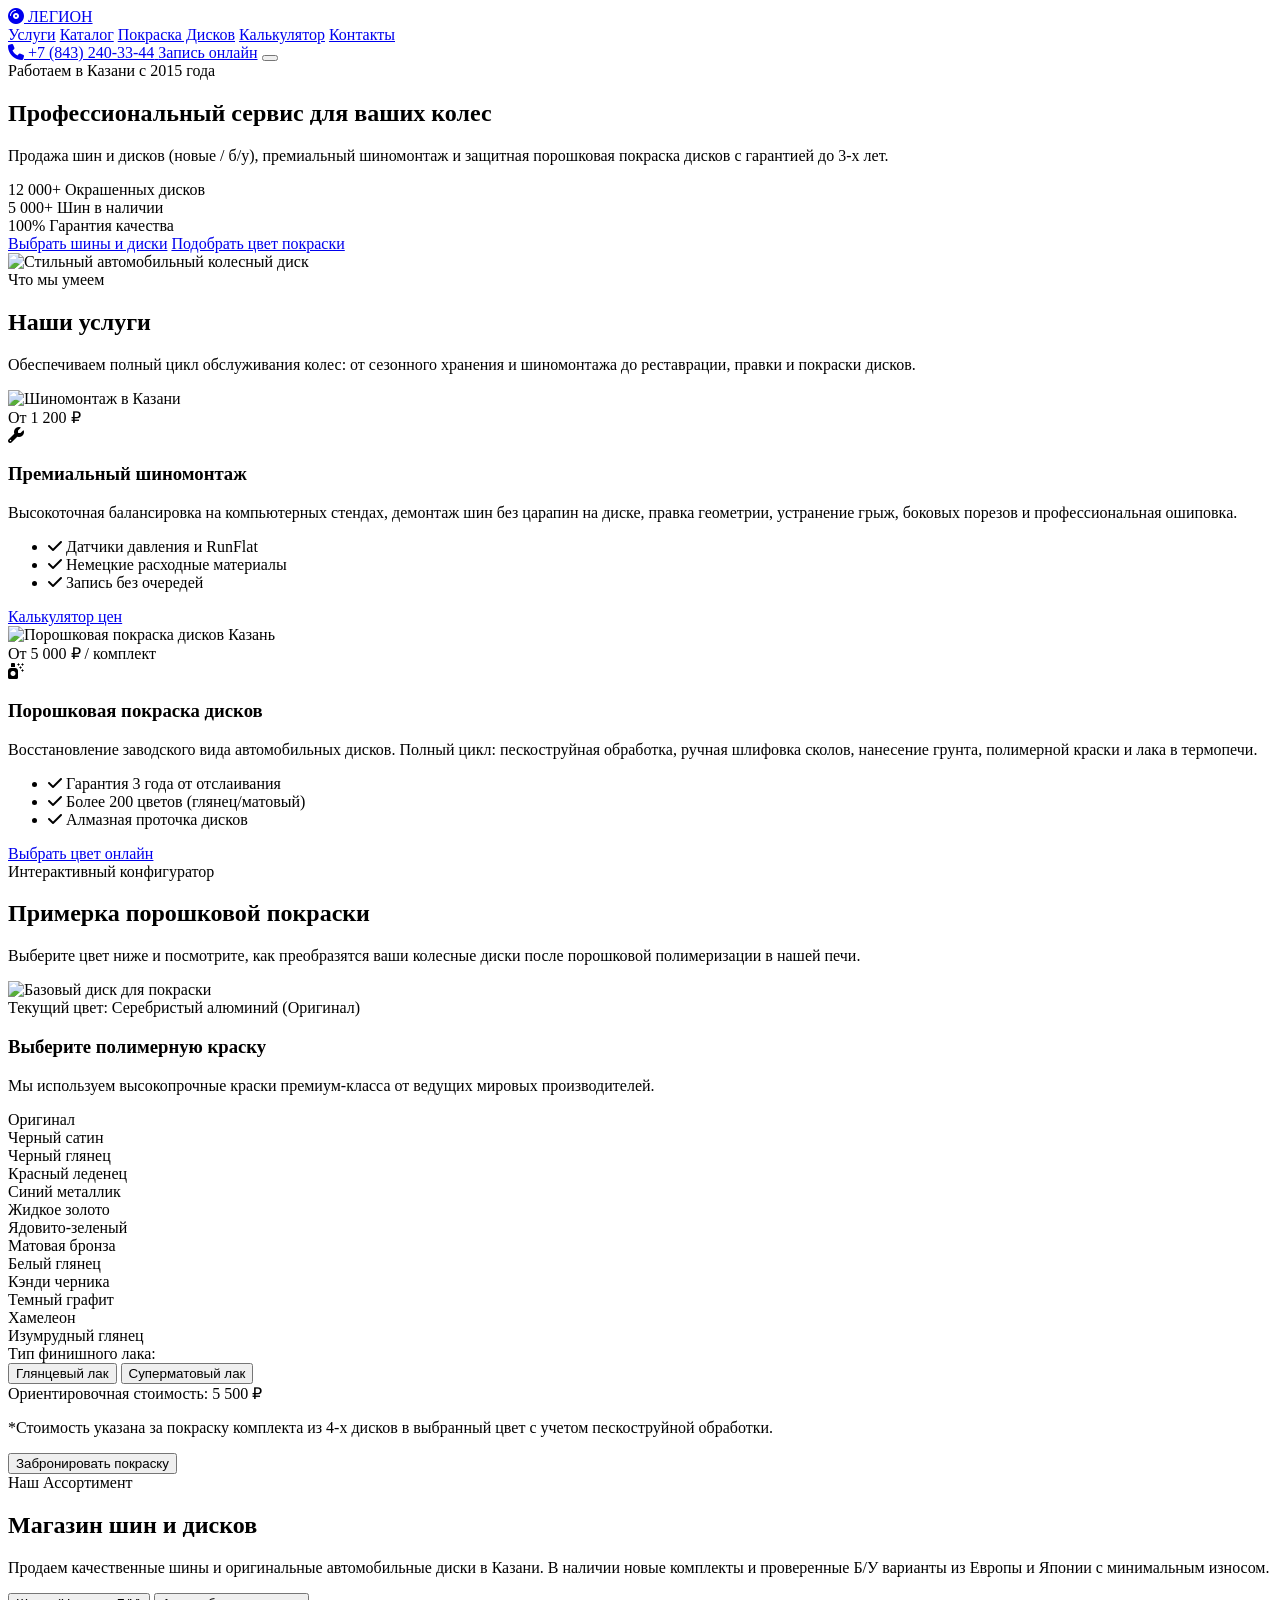
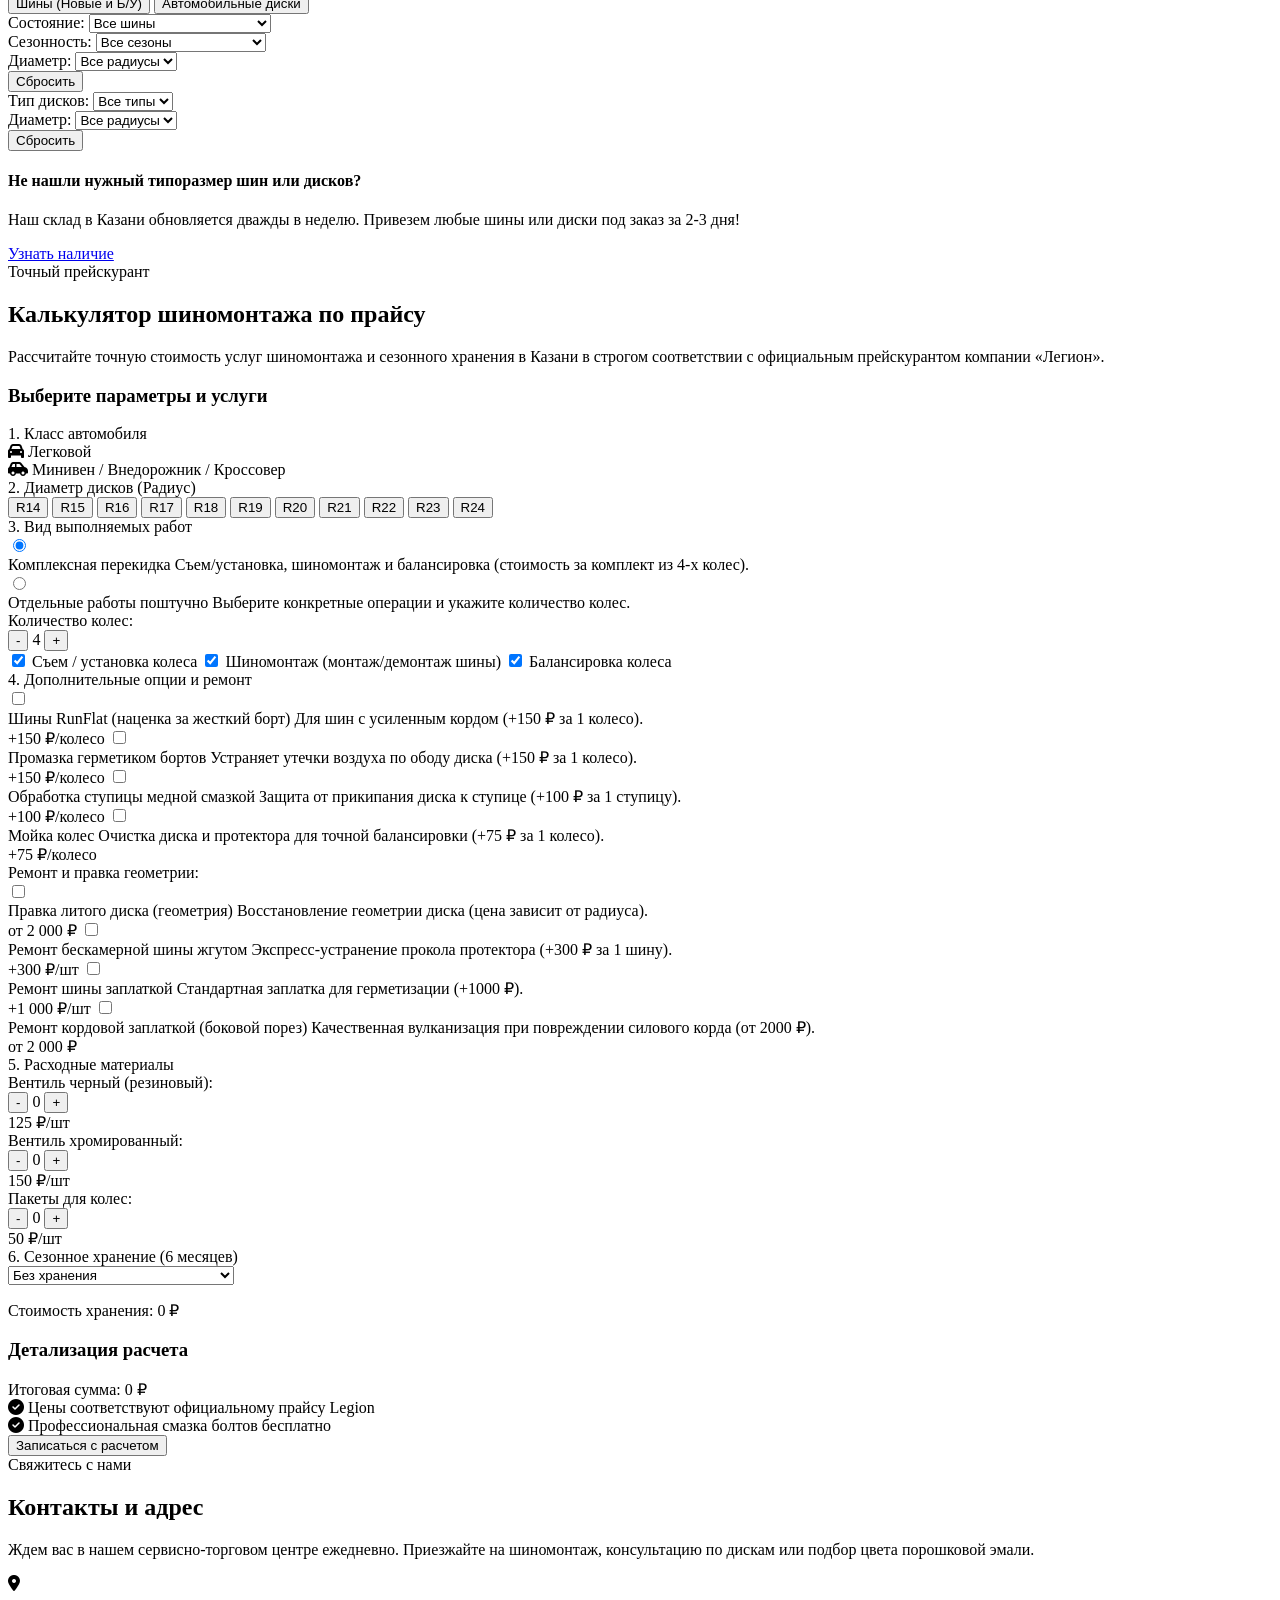
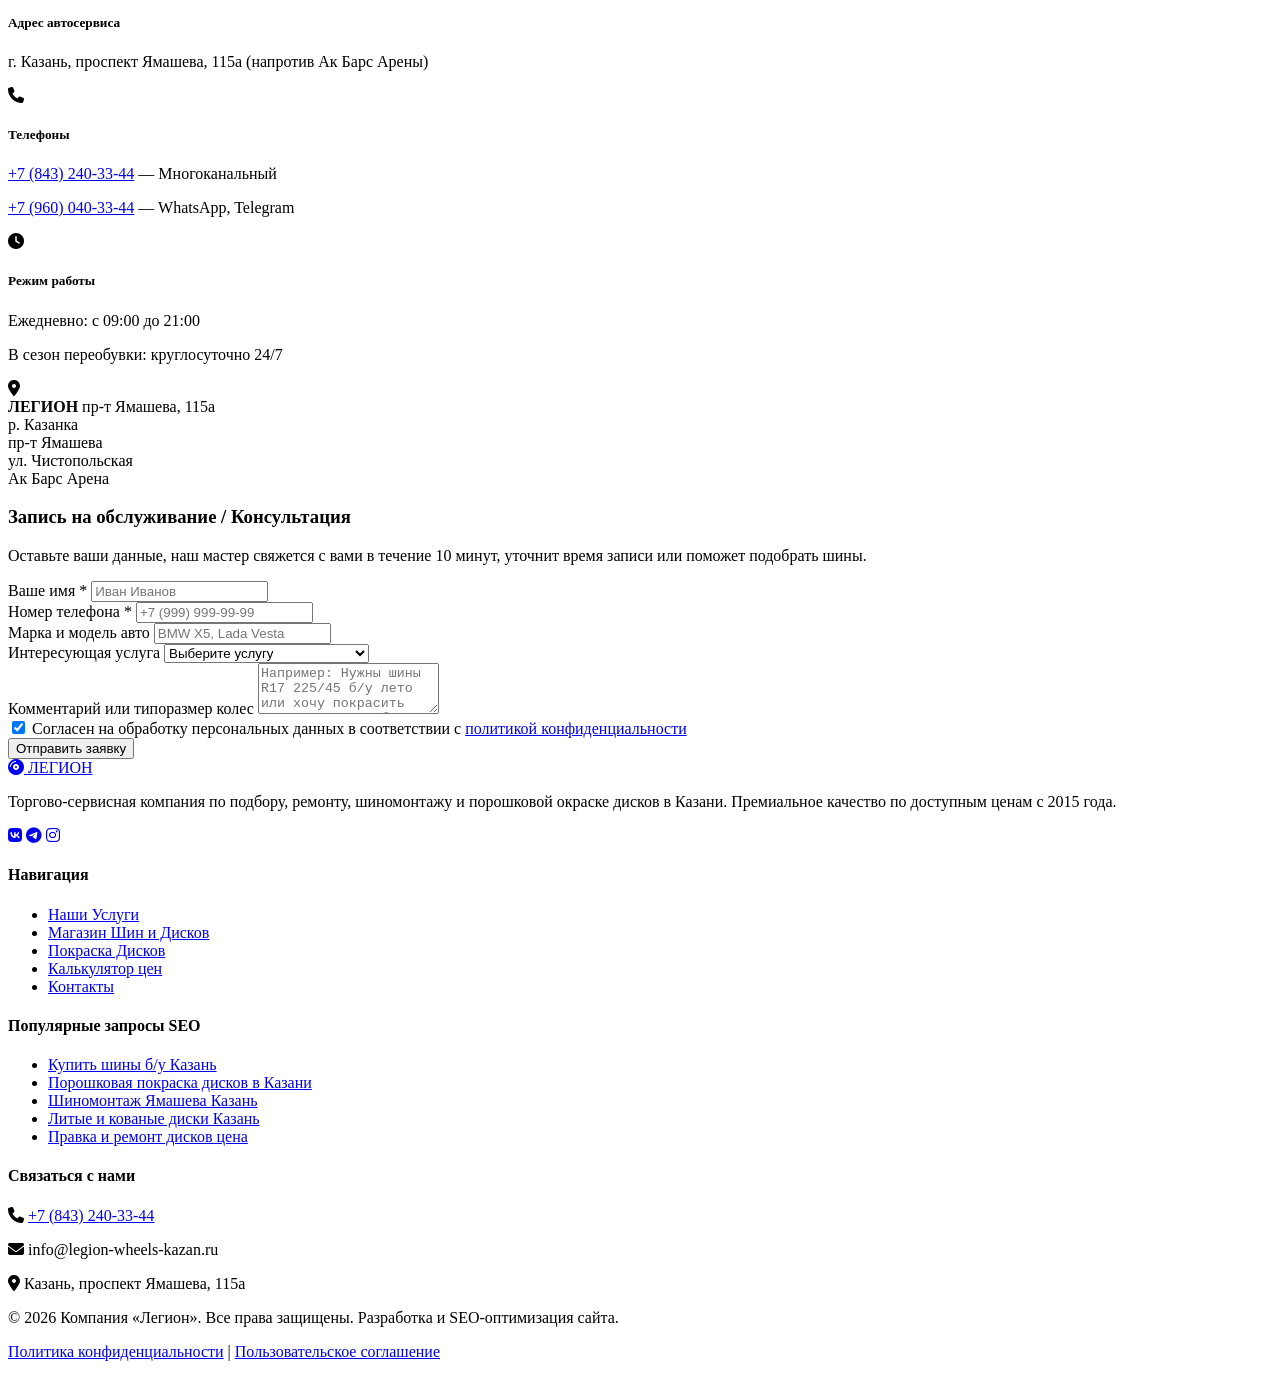
==== index.html @ ab19597d "Upload index.html via API deploy" ====
<!DOCTYPE html>
<html lang="ru">
<head>
    <meta charset="UTF-8">
    <meta name="viewport" content="width=device-width, initial-scale=1.0">
    
    <!-- Primary SEO Meta Tags -->
    <title>Легион Казань — Купить Шины, Диски, Шиномонтаж и Порошковая Покраска Дисков</title>
    <meta name="description" content="Купить новые и б/у шины (зима/лето), литые и кованые диски в Казани. Профессиональный шиномонтаж и порошковая покраска дисков в компании Легион. Гарантия качества, низкие цены, современное оборудование. Запишитесь онлайн!">
    <meta name="keywords" content="шины казань, диски казань, купить б/у шины, шиномонтаж казань, порошковая покраска дисков казань, ремонт дисков, зимняя резина, летняя резина, легион казань">
    <meta name="author" content="Компания Легион">
    <meta name="robots" content="index, follow">

    <!-- Open Graph / Facebook -->
    <meta property="og:type" content="website">
    <meta property="og:url" content="https://legion-wheels-kazan.ru/">
    <meta property="og:title" content="Легион Казань — Шины, Диски, Шиномонтаж и Порошковая Покраска">
    <meta property="og:description" content="Широкий выбор новых и б/у шин, качественная покраска дисков полимерным порошком с гарантией 3 года и шиномонтаж на современном оборудовании в Казани.">
    <meta property="og:image" content="images/hero_wheel.png">

    <!-- Twitter -->
    <meta property="twitter:card" content="summary_large_image">
    <meta property="twitter:url" content="https://legion-wheels-kazan.ru/">
    <meta property="twitter:title" content="Легион Казань — Шины, Диски, Шиномонтаж и Порошковая Покраска">
    <meta property="twitter:description" content="Широкий выбор новых и б/у шин, качественная покраска дисков полимерным порошком с гарантией 3 года и шиномонтаж на современном оборудовании в Казани.">
    <meta property="twitter:image" content="images/hero_wheel.png">

    <!-- Fonts & Icons -->
    <link rel="preconnect" href="https://fonts.googleapis.com">
    <link rel="preconnect" href="https://fonts.gstatic.com" crossorigin>
    <link href="https://fonts.googleapis.com/css2?family=Inter:wght@300;400;500;600;700&family=Outfit:wght@400;500;600;700;800&display=swap" rel="stylesheet">
    <link rel="stylesheet" href="https://cdnjs.cloudflare.com/ajax/libs/font-awesome/6.4.0/css/all.min.css">
    
    <!-- Custom CSS -->
    <link rel="stylesheet" href="styles.css">

    <!-- JSON-LD Local Business Schema Markup -->
    <script type="application/ld+json">
    {
      "@context": "https://schema.org",
      "@type": "AutoPartsStore",
      "name": "Легион — Шины, Диски, Шиномонтаж и Порошковая покраска",
      "image": "images/hero_wheel.png",
      "@id": "https://legion-wheels-kazan.ru/#store",
      "url": "https://legion-wheels-kazan.ru/",
      "telephone": "+7 (843) 240-33-44",
      "priceRange": "$$",
      "address": {
        "@type": "PostalAddress",
        "streetAddress": "проспект Ямашева, 115а",
        "addressLocality": "Казань",
        "postalCode": "420126",
        "addressCountry": "RU"
      },
      "geo": {
        "@type": "GeoCoordinates",
        "latitude": 55.827725,
        "longitude": 49.167232
      },
      "openingHoursSpecification": {
        "@type": "OpeningHoursSpecification",
        "dayOfWeek": [
          "Monday",
          "Tuesday",
          "Wednesday",
          "Thursday",
          "Friday",
          "Saturday",
          "Sunday"
        ],
        "opens": "09:00",
        "closes": "21:00"
      },
      "sameAs": [
        "https://vk.com/legion_wheels_kazan",
        "https://instagram.com/legion_wheels_kazan"
      ]
    }
    </script>
</head>
<body>

    <!-- Header Navigation -->
    <header class="header">
        <div class="container navbar">
            <a href="#" class="logo">
                <i class="fa-solid fa-compact-disc spin-logo"></i>
                <span class="logo-text">ЛЕГИОН</span>
            </a>
            <nav class="nav-menu" id="navMenu">
                <a href="#services" class="nav-link">Услуги</a>
                <a href="#catalog" class="nav-link">Каталог</a>
                <a href="#visualizer" class="nav-link">Покраска Дисков</a>
                <a href="#calculator" class="nav-link">Калькулятор</a>
                <a href="#contacts" class="nav-link">Контакты</a>
            </nav>
            <div class="nav-actions">
                <a href="tel:+78432403344" class="phone-link">
                    <i class="fa-solid fa-phone"></i>
                    <span>+7 (843) 240-33-44</span>
                </a>
                <a href="#contacts" class="btn btn-primary btn-nav-cta">Запись онлайн</a>
                <button class="hamburger-menu" id="hamburgerBtn" aria-label="Открыть меню">
                    <span class="bar"></span>
                    <span class="bar"></span>
                    <span class="bar"></span>
                </button>
            </div>
        </div>
    </header>

    <!-- Hero Section -->
    <section class="hero" id="hero">
        <div class="hero-glow-1"></div>
        <div class="hero-glow-2"></div>
        <div class="container hero-grid">
            <div class="hero-content">
                <div class="badge-new animate-pulse">
                    <span class="badge-dot"></span> Работаем в Казани с 2015 года
                </div>
                <h1 class="hero-title">Профессиональный сервис для ваших колес</h1>
                <p class="hero-subtitle">Продажа шин и дисков (новые / б/у), премиальный шиномонтаж и защитная порошковая покраска дисков с гарантией до 3-х лет.</p>
                <div class="hero-stats">
                    <div class="stat-item">
                        <span class="stat-num" data-val="12000">12 000+</span>
                        <span class="stat-label">Окрашенных дисков</span>
                    </div>
                    <div class="stat-item">
                        <span class="stat-num" data-val="5000">5 000+</span>
                        <span class="stat-label">Шин в наличии</span>
                    </div>
                    <div class="stat-item">
                        <span class="stat-num" data-val="100">100%</span>
                        <span class="stat-label">Гарантия качества</span>
                    </div>
                </div>
                <div class="hero-actions">
                    <a href="#catalog" class="btn btn-primary btn-large">Выбрать шины и диски</a>
                    <a href="#visualizer" class="btn btn-secondary btn-large">Подобрать цвет покраски</a>
                </div>
            </div>
            <div class="hero-visual">
                <div class="hero-image-wrapper">
                    <div class="circle-bg"></div>
                    <img src="images/hero_wheel.png" alt="Стильный автомобильный колесный диск" class="hero-wheel-img">
                </div>
            </div>
        </div>
    </section>

    <!-- Services Section -->
    <section class="services" id="services">
        <div class="container">
            <div class="section-header text-center">
                <span class="section-tagline">Что мы умеем</span>
                <h2 class="section-title">Наши услуги</h2>
                <div class="title-underline"></div>
                <p class="section-desc">Обеспечиваем полный цикл обслуживания колес: от сезонного хранения и шиномонтажа до реставрации, правки и покраски дисков.</p>
            </div>

            <div class="services-grid">
                <!-- Service 1: Tire Fitting -->
                <div class="service-card reveal-item">
                    <div class="service-img-wrapper">
                        <img src="images/tire_fitting.png" alt="Шиномонтаж в Казани" class="service-img">
                        <div class="service-badge">От 1 200 ₽</div>
                    </div>
                    <div class="service-body">
                        <div class="service-icon"><i class="fa-solid fa-wrench"></i></div>
                        <h3 class="service-card-title">Премиальный шиномонтаж</h3>
                        <p class="service-card-text">Высокоточная балансировка на компьютерных стендах, демонтаж шин без царапин на диске, правка геометрии, устранение грыж, боковых порезов и профессиональная ошиповка.</p>
                        <ul class="service-features">
                            <li><i class="fa-solid fa-check text-accent"></i> Датчики давления и RunFlat</li>
                            <li><i class="fa-solid fa-check text-accent"></i> Немецкие расходные материалы</li>
                            <li><i class="fa-solid fa-check text-accent"></i> Запись без очередей</li>
                        </ul>
                        <div class="service-footer">
                            <a href="#calculator" class="btn btn-outline btn-sm">Калькулятор цен</a>
                        </div>
                    </div>
                </div>

                <!-- Service 2: Powder Painting -->
                <div class="service-card reveal-item">
                    <div class="service-img-wrapper">
                        <img src="images/hero_wheel.png" alt="Порошковая покраска дисков Казань" class="service-img">
                        <div class="service-badge">От 5 000 ₽ / комплект</div>
                    </div>
                    <div class="service-body">
                        <div class="service-icon"><i class="fa-solid fa-spray-can-sparkles"></i></div>
                        <h3 class="service-card-title">Порошковая покраска дисков</h3>
                        <p class="service-card-text">Восстановление заводского вида автомобильных дисков. Полный цикл: пескоструйная обработка, ручная шлифовка сколов, нанесение грунта, полимерной краски и лака в термопечи.</p>
                        <ul class="service-features">
                            <li><i class="fa-solid fa-check text-accent"></i> Гарантия 3 года от отслаивания</li>
                            <li><i class="fa-solid fa-check text-accent"></i> Более 200 цветов (глянец/матовый)</li>
                            <li><i class="fa-solid fa-check text-accent"></i> Алмазная проточка дисков</li>
                        </ul>
                        <div class="service-footer">
                            <a href="#visualizer" class="btn btn-outline btn-sm">Выбрать цвет онлайн</a>
                        </div>
                    </div>
                </div>
            </div>
        </div>
    </section>

    <!-- Interactive Painting Visualizer -->
    <section class="visualizer-section" id="visualizer">
        <div class="visualizer-glow-orange"></div>
        <div class="container">
            <div class="section-header text-center">
                <span class="section-tagline">Интерактивный конфигуратор</span>
                <h2 class="section-title">Примерка порошковой покраски</h2>
                <div class="title-underline"></div>
                <p class="section-desc">Выберите цвет ниже и посмотрите, как преобразятся ваши колесные диски после порошковой полимеризации в нашей печи.</p>
            </div>

            <div class="visualizer-container">
                <div class="visualizer-display">
                    <div class="visualizer-preview-container">
                        <img src="images/powder_paint_base.png" alt="Базовый диск для покраски" class="visualizer-wheel-base" id="paintWheel">
                        <div class="color-overlay-glow" id="colorGlow"></div>
                    </div>
                    <div class="visualizer-status">
                        <span class="status-label">Текущий цвет:</span>
                        <span class="status-value" id="currentColorLabel">Серебристый алюминий (Оригинал)</span>
                    </div>
                </div>
                <div class="visualizer-controls">
                    <h3 class="controls-title">Выберите полимерную краску</h3>
                    <p class="controls-subtitle">Мы используем высокопрочные краски премиум-класса от ведущих мировых производителей.</p>
                    
                    <div class="color-groups">
                        <div class="color-selector active" data-color="original" data-label="Серебристый алюминий (Оригинал)">
                            <span class="color-swatch sw-original"></span>
                            <span class="color-name">Оригинал</span>
                        </div>
                        <div class="color-selector" data-color="gloss-black" data-label="Черный сатин (Satin Black)">
                            <span class="color-swatch sw-black"></span>
                            <span class="color-name">Черный сатин</span>
                        </div>
                        <div class="color-selector" data-color="deep-black" data-label="Черный глянец (Deep Gloss Black)">
                            <span class="color-swatch sw-deep-black"></span>
                            <span class="color-name">Черный глянец</span>
                        </div>
                        <div class="color-selector" data-color="candy-red" data-label="Красный леденец (Candy Red)">
                            <span class="color-swatch sw-red"></span>
                            <span class="color-name">Красный леденец</span>
                        </div>
                        <div class="color-selector" data-color="cyber-blue" data-label="Кибер синий металлик (Cyber Blue)">
                            <span class="color-swatch sw-blue"></span>
                            <span class="color-name">Синий металлик</span>
                        </div>
                        <div class="color-selector" data-color="liquid-gold" data-label="Жидкое золото (Liquid Gold)">
                            <span class="color-swatch sw-gold"></span>
                            <span class="color-name">Жидкое золото</span>
                        </div>
                        <div class="color-selector" data-color="toxic-green" data-label="Ядовито-зеленый (Toxic Green)">
                            <span class="color-swatch sw-green"></span>
                            <span class="color-name">Ядовито-зеленый</span>
                        </div>
                        <div class="color-selector" data-color="burnt-bronze" data-label="Темная матовая бронза (Burnt Bronze)">
                            <span class="color-swatch sw-bronze"></span>
                            <span class="color-name">Матовая бронза</span>
                        </div>
                        <div class="color-selector" data-color="white" data-label="Белый глянец (Gloss White)">
                            <span class="color-swatch sw-white"></span>
                            <span class="color-name">Белый глянец</span>
                        </div>
                        <div class="color-selector" data-color="candy-purple" data-label="Черничный леденец (Candy Purple)">
                            <span class="color-swatch sw-purple"></span>
                            <span class="color-name">Кэнди черника</span>
                        </div>
                        <div class="color-selector" data-color="graphite" data-label="Темный графит (Gunmetal Graphite)">
                            <span class="color-swatch sw-graphite"></span>
                            <span class="color-name">Темный графит</span>
                        </div>
                        <div class="color-selector" data-color="chameleon" data-label="Хамелеон (Chameleon Color Shift)">
                            <span class="color-swatch sw-chameleon"></span>
                            <span class="color-name">Хамелеон</span>
                        </div>
                        <div class="color-selector" data-color="emerald" data-label="Изумрудный глянец (Emerald Green)">
                            <span class="color-swatch sw-emerald"></span>
                            <span class="color-name">Изумрудный глянец</span>
                        </div>
                    </div>

                    <div class="coating-finish mt-4">
                        <label class="finish-label">Тип финишного лака:</label>
                        <div class="finish-options">
                            <button class="finish-btn active" data-finish="gloss">Глянцевый лак</button>
                            <button class="finish-btn" data-finish="matte">Суперматовый лак</button>
                        </div>
                    </div>

                    <div class="visualizer-cta-box">
                        <div class="price-estimate">Ориентировочная стоимость: <span class="calc-price-highlight" id="coatingPriceText">5 500 ₽</span></div>
                        <p class="price-disclaimer">*Стоимость указана за покраску комплекта из 4-х дисков в выбранный цвет с учетом пескоструйной обработки.</p>
                        <button class="btn btn-primary w-100" id="bookCoatingBtn">Забронировать покраску</button>
                    </div>
                </div>
            </div>
        </div>
    </section>

    <!-- Catalog Section -->
    <section class="catalog-section" id="catalog">
        <div class="container">
            <div class="section-header text-center">
                <span class="section-tagline">Наш Ассортимент</span>
                <h2 class="section-title">Магазин шин и дисков</h2>
                <div class="title-underline"></div>
                <p class="section-desc">Продаем качественные шины и оригинальные автомобильные диски в Казани. В наличии новые комплекты и проверенные Б/У варианты из Европы и Японии с минимальным износом.</p>
            </div>

            <!-- Catalog Tabs -->
            <div class="catalog-tabs">
                <button class="tab-btn active" data-target="tires-catalog">Шины (Новые и Б/У)</button>
                <button class="tab-btn" data-target="rims-catalog">Автомобильные диски</button>
            </div>

            <!-- TIRES CATALOG -->
            <div class="catalog-content active" id="tires-catalog">
                <!-- Filter Toolbar -->
                <div class="filter-toolbar">
                    <div class="filter-group">
                        <label for="tireCondition">Состояние:</label>
                        <select id="tireCondition" class="filter-select">
                            <option value="all">Все шины</option>
                            <option value="new">Новые</option>
                            <option value="used">Б/У (минимальный износ)</option>
                        </select>
                    </div>
                    <div class="filter-group">
                        <label for="tireSeason">Сезонность:</label>
                        <select id="tireSeason" class="filter-select">
                            <option value="all">Все сезоны</option>
                            <option value="winter">Зимние (шипы/липучка)</option>
                            <option value="summer">Летние</option>
                        </select>
                    </div>
                    <div class="filter-group">
                        <label for="tireDiameter">Диаметр:</label>
                        <select id="tireDiameter" class="filter-select">
                            <option value="all">Все радиусы</option>
                            <option value="R15">R15</option>
                            <option value="R16">R16</option>
                            <option value="R17">R17</option>
                            <option value="R18">R18</option>
                            <option value="R19">R19</option>
                            <option value="R20">R20</option>
                        </select>
                    </div>
                    <button class="btn btn-secondary btn-sm" id="resetTireFilters">Сбросить</button>
                </div>

                <!-- Products Grid -->
                <div class="products-grid" id="tiresGrid">
                    <!-- Products are generated dynamically by JS, but template markup is ready -->
                </div>
            </div>

            <!-- RIMS CATALOG -->
            <div class="catalog-content" id="rims-catalog">
                <!-- Filter Toolbar -->
                <div class="filter-toolbar">
                    <div class="filter-group">
                        <label for="rimType">Тип дисков:</label>
                        <select id="rimType" class="filter-select">
                            <option value="all">Все типы</option>
                            <option value="cast">Литые</option>
                            <option value="forged">Кованые</option>
                        </select>
                    </div>
                    <div class="filter-group">
                        <label for="rimDiameter">Диаметр:</label>
                        <select id="rimDiameter" class="filter-select">
                            <option value="all">Все радиусы</option>
                            <option value="R16">R16</option>
                            <option value="R17">R17</option>
                            <option value="R18">R18</option>
                            <option value="R19">R19</option>
                            <option value="R20">R20</option>
                        </select>
                    </div>
                    <button class="btn btn-secondary btn-sm" id="resetRimFilters">Сбросить</button>
                </div>

                <!-- Products Grid -->
                <div class="products-grid" id="rimsGrid">
                    <!-- Products are generated dynamically by JS -->
                </div>
            </div>
            
            <div class="catalog-info-card">
                <div class="info-card-content">
                    <h4>Не нашли нужный типоразмер шин или дисков?</h4>
                    <p>Наш склад в Казани обновляется дважды в неделю. Привезем любые шины или диски под заказ за 2-3 дня!</p>
                </div>
                <a href="#contacts" class="btn btn-primary">Узнать наличие</a>
            </div>
        </div>
    </section>

    <!-- Pricing Calculator Section -->
    <section class="calculator-section" id="calculator">
        <div class="container">
            <div class="section-header text-center">
                <span class="section-tagline">Точный прейскурант</span>
                <h2 class="section-title">Калькулятор шиномонтажа по прайсу</h2>
                <div class="title-underline"></div>
                <p class="section-desc">Рассчитайте точную стоимость услуг шиномонтажа и сезонного хранения в Казани в строгом соответствии с официальным прейскурантом компании «Легион».</p>
            </div>

            <div class="calculator-grid">
                <div class="calculator-panel">
                    <h3 class="panel-title">Выберите параметры и услуги</h3>
                    
                    <!-- 1. Vehicle Class -->
                    <div class="calc-step">
                        <label class="calc-label">1. Класс автомобиля</label>
                        <div class="vehicle-selector">
                            <div class="vehicle-option active" data-vehicle="passenger">
                                <i class="fa-solid fa-car"></i>
                                <span>Легковой</span>
                            </div>
                            <div class="vehicle-option" data-vehicle="suv">
                                <i class="fa-solid fa-car-side"></i>
                                <span>Минивен / Внедорожник / Кроссовер</span>
                            </div>
                        </div>
                    </div>

                    <!-- 2. Radius Selection -->
                    <div class="calc-step mt-4">
                        <label class="calc-label">2. Диаметр дисков (Радиус)</label>
                        <div class="diameter-selector" id="diameterSelectorContainer">
                            <button class="diameter-btn" data-radius="R14">R14</button>
                            <button class="diameter-btn active" data-radius="R15">R15</button>
                            <button class="diameter-btn" data-radius="R16">R16</button>
                            <button class="diameter-btn" data-radius="R17">R17</button>
                            <button class="diameter-btn" data-radius="R18">R18</button>
                            <button class="diameter-btn" data-radius="R19">R19</button>
                            <button class="diameter-btn" data-radius="R20">R20</button>
                            <button class="diameter-btn" data-radius="R21">R21</button>
                            <button class="diameter-btn" data-radius="R22">R22</button>
                            <button class="diameter-btn" data-radius="R23">R23</button>
                            <button class="diameter-btn" data-radius="R24">R24</button>
                        </div>
                    </div>

                    <!-- 3. Work Type -->
                    <div class="calc-step mt-4">
                        <label class="calc-label">3. Вид выполняемых работ</label>
                        <div class="work-type-selector">
                            <label class="work-radio-label">
                                <input type="radio" name="calcWorkMode" id="modeComplex" checked value="complex">
                                <span class="custom-radio"></span>
                                <div class="work-radio-info">
                                    <span class="work-radio-title">Комплексная перекидка</span>
                                    <span class="work-radio-desc">Съем/установка, шиномонтаж и балансировка (стоимость за комплект из 4-х колес).</span>
                                </div>
                            </label>
                            
                            <label class="work-radio-label mt-2">
                                <input type="radio" name="calcWorkMode" id="modeCustom" value="custom">
                                <span class="custom-radio"></span>
                                <div class="work-radio-info">
                                    <span class="work-radio-title">Отдельные работы поштучно</span>
                                    <span class="work-radio-desc">Выберите конкретные операции и укажите количество колес.</span>
                                </div>
                            </label>
                        </div>

                        <!-- Custom work subpanel -->
                        <div class="custom-work-panel d-none" id="customWorkPanel">
                            <div class="wheels-qty-row">
                                <label for="wheelsQty">Количество колес:</label>
                                <div class="qty-counter">
                                    <button type="button" class="qty-btn" id="qtyMinus">-</button>
                                    <span id="qtyVal">4</span>
                                    <button type="button" class="qty-btn" id="qtyPlus">+</button>
                                </div>
                            </div>
                            
                            <div class="custom-work-options">
                                <label class="addon-checkbox-label sm-padding">
                                    <input type="checkbox" id="workDismount" checked class="work-checkbox">
                                    <span class="custom-checkbox"></span>
                                    <span class="addon-name">Съем / установка колеса</span>
                                </label>
                                <label class="addon-checkbox-label sm-padding">
                                    <input type="checkbox" id="workMount" checked class="work-checkbox">
                                    <span class="custom-checkbox"></span>
                                    <span class="addon-name">Шиномонтаж (монтаж/демонтаж шины)</span>
                                </label>
                                <label class="addon-checkbox-label sm-padding">
                                    <input type="checkbox" id="workBalance" checked class="work-checkbox">
                                    <span class="custom-checkbox"></span>
                                    <span class="addon-name">Балансировка колеса</span>
                                </label>
                            </div>
                        </div>
                    </div>

                    <!-- 4. Addons & Repairs -->
                    <div class="calc-step mt-4">
                        <label class="calc-label">4. Дополнительные опции и ремонт</label>
                        <div class="addon-services">
                            <label class="addon-checkbox-label">
                                <input type="checkbox" id="addonRunflat" class="addon-checkbox">
                                <span class="custom-checkbox"></span>
                                <div class="addon-info">
                                    <span class="addon-name">Шины RunFlat (наценка за жесткий борт)</span>
                                    <span class="addon-desc">Для шин с усиленным кордом (+150 ₽ за 1 колесо).</span>
                                </div>
                                <span class="addon-price">+150 ₽/колесо</span>
                            </label>
                            <label class="addon-checkbox-label">
                                <input type="checkbox" id="addonSealant" class="addon-checkbox">
                                <span class="custom-checkbox"></span>
                                <div class="addon-info">
                                    <span class="addon-name">Промазка герметиком бортов</span>
                                    <span class="addon-desc">Устраняет утечки воздуха по ободу диска (+150 ₽ за 1 колесо).</span>
                                </div>
                                <span class="addon-price">+150 ₽/колесо</span>
                            </label>
                            <label class="addon-checkbox-label">
                                <input type="checkbox" id="addonCopperHub" class="addon-checkbox">
                                <span class="custom-checkbox"></span>
                                <div class="addon-info">
                                    <span class="addon-name">Обработка ступицы медной смазкой</span>
                                    <span class="addon-desc">Защита от прикипания диска к ступице (+100 ₽ за 1 ступицу).</span>
                                </div>
                                <span class="addon-price">+100 ₽/колесо</span>
                            </label>
                            <label class="addon-checkbox-label">
                                <input type="checkbox" id="addonWash" class="addon-checkbox">
                                <span class="custom-checkbox"></span>
                                <div class="addon-info">
                                    <span class="addon-name">Мойка колес</span>
                                    <span class="addon-desc">Очистка диска и протектора для точной балансировки (+75 ₽ за 1 колесо).</span>
                                </div>
                                <span class="addon-price">+75 ₽/колесо</span>
                            </label>

                            <!-- Repairs options -->
                            <div class="repair-sub-title mt-2">Ремонт и правка геометрии:</div>
                            
                            <label class="addon-checkbox-label">
                                <input type="checkbox" id="repairStraighten" class="addon-checkbox">
                                <span class="custom-checkbox"></span>
                                <div class="addon-info">
                                    <span class="addon-name">Правка литого диска (геометрия)</span>
                                    <span class="addon-desc">Восстановление геометрии диска (цена зависит от радиуса).</span>
                                </div>
                                <span class="addon-price" id="straightenPriceLabel">от 2 000 ₽</span>
                            </label>
                            
                            <label class="addon-checkbox-label">
                                <input type="checkbox" id="repairPlug" class="addon-checkbox">
                                <span class="custom-checkbox"></span>
                                <div class="addon-info">
                                    <span class="addon-name">Ремонт бескамерной шины жгутом</span>
                                    <span class="addon-desc">Экспресс-устранение прокола протектора (+300 ₽ за 1 шину).</span>
                                </div>
                                <span class="addon-price">+300 ₽/шт</span>
                            </label>
                            
                            <label class="addon-checkbox-label">
                                <input type="checkbox" id="repairPatch" class="addon-checkbox">
                                <span class="custom-checkbox"></span>
                                <div class="addon-info">
                                    <span class="addon-name">Ремонт шины заплаткой</span>
                                    <span class="addon-desc">Стандартная заплатка для герметизации (+1000 ₽).</span>
                                </div>
                                <span class="addon-price">+1 000 ₽/шт</span>
                            </label>
                            
                            <label class="addon-checkbox-label">
                                <input type="checkbox" id="repairCordPatch" class="addon-checkbox">
                                <span class="custom-checkbox"></span>
                                <div class="addon-info">
                                    <span class="addon-name">Ремонт кордовой заплаткой (боковой порез)</span>
                                    <span class="addon-desc">Качественная вулканизация при повреждении силового корда (от 2000 ₽).</span>
                                </div>
                                <span class="addon-price">от 2 000 ₽</span>
                            </label>
                        </div>
                    </div>

                    <!-- 5. Consumables -->
                    <div class="calc-step mt-4">
                        <label class="calc-label">5. Расходные материалы</label>
                        <div class="consumable-grid">
                            <div class="consumable-item">
                                <label for="qtyBlackValve">Вентиль черный (резиновый):</label>
                                <div class="qty-counter-small">
                                    <button type="button" class="qty-btn-sm" id="blackValveMinus">-</button>
                                    <span id="qtyBlackValveVal">0</span>
                                    <button type="button" class="qty-btn-sm" id="blackValvePlus">+</button>
                                </div>
                                <span class="item-rate">125 ₽/шт</span>
                            </div>
                            <div class="consumable-item mt-2">
                                <label for="qtyChromeValve">Вентиль хромированный:</label>
                                <div class="qty-counter-small">
                                    <button type="button" class="qty-btn-sm" id="chromeValveMinus">-</button>
                                    <span id="qtyChromeValveVal">0</span>
                                    <button type="button" class="qty-btn-sm" id="chromeValvePlus">+</button>
                                </div>
                                <span class="item-rate">150 ₽/шт</span>
                            </div>
                            <div class="consumable-item mt-2">
                                <label for="qtyBags">Пакеты для колес:</label>
                                <div class="qty-counter-small">
                                    <button type="button" class="qty-btn-sm" id="bagsMinus">-</button>
                                    <span id="qtyBagsVal">0</span>
                                    <button type="button" class="qty-btn-sm" id="bagsPlus">+</button>
                                </div>
                                <span class="item-rate">50 ₽/шт</span>
                            </div>
                        </div>
                    </div>

                    <!-- 6. Seasonal Storage -->
                    <div class="calc-step mt-4">
                        <label class="calc-label">6. Сезонное хранение (6 месяцев)</label>
                        <div class="storage-selector-wrapper">
                            <select id="storageOption" class="filter-select w-100">
                                <option value="none">Без хранения</option>
                                <option value="tiresOnly">Хранение только ШИН (4 шт.)</option>
                                <option value="wheelsSet">Хранение КОЛЕС в сборе (4 шт.)</option>
                            </select>
                            <p class="storage-preview-price mt-2" id="storagePricePreviewText">Стоимость хранения: <span>0 ₽</span></p>
                        </div>
                    </div>
                </div>

                <div class="calculator-result-card">
                    <h3 class="result-title">Детализация расчета</h3>
                    <div class="price-breakdown" id="calcBreakdownContainer">
                        <!-- Populated dynamically by JS -->
                    </div>
                    
                    <div class="total-price-row">
                        <span>Итоговая сумма:</span>
                        <span class="total-price" id="calcTotalPrice">0 ₽</span>
                    </div>

                    <div class="calculator-advantages">
                        <div class="adv-item">
                            <i class="fa-solid fa-circle-check"></i>
                            <span>Цены соответствуют официальному прайсу Legion</span>
                        </div>
                        <div class="adv-item">
                            <i class="fa-solid fa-circle-check"></i>
                            <span>Профессиональная смазка болтов бесплатно</span>
                        </div>
                    </div>

                    <button class="btn btn-primary w-100 btn-large" id="bookCalcBtn">Записаться с расчетом</button>
                </div>
            </div>
        </div>
    </section>

    <!-- Contacts Section -->
    <section class="contacts-section" id="contacts">
        <div class="container">
            <div class="contacts-grid">
                
                <!-- Contact info & Map -->
                <div class="contact-details-panel">
                    <span class="section-tagline">Свяжитесь с нами</span>
                    <h2 class="section-title">Контакты и адрес</h2>
                    <div class="title-underline left-align"></div>
                    <p class="contact-intro">Ждем вас в нашем сервисно-торговом центре ежедневно. Приезжайте на шиномонтаж, консультацию по дискам или подбор цвета порошковой эмали.</p>

                    <div class="info-blocks">
                        <div class="info-block">
                            <div class="info-icon"><i class="fa-solid fa-location-dot"></i></div>
                            <div class="info-content">
                                <h5>Адрес автосервиса</h5>
                                <p>г. Казань, проспект Ямашева, 115а (напротив Ак Барс Арены)</p>
                            </div>
                        </div>

                        <div class="info-block">
                            <div class="info-icon"><i class="fa-solid fa-phone"></i></div>
                            <div class="info-content">
                                <h5>Телефоны</h5>
                                <p><a href="tel:+78432403344">+7 (843) 240-33-44</a> — Многоканальный</p>
                                <p><a href="tel:+79600403344">+7 (960) 040-33-44</a> — WhatsApp, Telegram</p>
                            </div>
                        </div>

                        <div class="info-block">
                            <div class="info-icon"><i class="fa-solid fa-clock"></i></div>
                            <div class="info-content">
                                <h5>Режим работы</h5>
                                <p>Ежедневно: с 09:00 до 21:00</p>
                                <p>В сезон переобувки: круглосуточно 24/7</p>
                            </div>
                        </div>
                    </div>

                    <!-- Map Container -->
                    <div class="map-container-wrapper">
                        <!-- Mock Map representing Kazan location with beautiful custom styling -->
                        <div class="mock-map">
                            <div class="map-overlay">
                                <div class="map-marker">
                                    <div class="marker-pulse"></div>
                                    <i class="fa-solid fa-location-dot"></i>
                                </div>
                                <div class="map-tooltip">
                                    <strong>ЛЕГИОН</strong>
                                    <span>пр-т Ямашева, 115а</span>
                                </div>
                            </div>
                            <!-- Styled background representing simplified map styling -->
                            <div class="map-graphics">
                                <div class="map-river">р. Казанка</div>
                                <div class="map-road road-yamasheva">пр-т Ямашева</div>
                                <div class="map-road road-chistopolskaya">ул. Чистопольская</div>
                                <div class="map-landmark arena">Ак Барс Арена</div>
                            </div>
                        </div>
                    </div>
                </div>

                <!-- Form Section -->
                <div class="contact-form-panel">
                    <h3 class="form-title">Запись на обслуживание / Консультация</h3>
                    <p class="form-subtitle">Оставьте ваши данные, наш мастер свяжется с вами в течение 10 минут, уточнит время записи или поможет подобрать шины.</p>
                    
                    <form id="contactForm" class="booking-form">
                        <div class="form-row">
                            <div class="input-group">
                                <label for="userName">Ваше имя *</label>
                                <input type="text" id="userName" required placeholder="Иван Иванов">
                            </div>
                        </div>
                        <div class="form-row">
                            <div class="input-group">
                                <label for="userPhone">Номер телефона *</label>
                                <input type="tel" id="userPhone" required placeholder="+7 (999) 999-99-99">
                            </div>
                        </div>
                        <div class="form-row">
                            <div class="input-group">
                                <label for="carModel">Марка и модель авто</label>
                                <input type="text" id="carModel" placeholder="BMW X5, Lada Vesta">
                            </div>
                        </div>
                        <div class="form-row">
                            <div class="input-group">
                                <label for="serviceType">Интересующая услуга</label>
                                <select id="serviceType" class="form-select">
                                    <option value="none">Выберите услугу</option>
                                    <option value="tires-buy">Покупка шин / дисков</option>
                                    <option value="fitting">Сезонный шиномонтаж</option>
                                    <option value="painting">Порошковая покраска дисков</option>
                                    <option value="repair">Ремонт / Правка дисков</option>
                                </select>
                            </div>
                        </div>
                        <div class="form-row">
                            <div class="input-group">
                                <label for="userMessage">Комментарий или типоразмер колес</label>
                                <textarea id="userMessage" rows="3" placeholder="Например: Нужны шины R17 225/45 б/у лето или хочу покрасить диски в темную бронзу"></textarea>
                            </div>
                        </div>

                        <!-- Privacy agreement checkbox -->
                        <div class="agreement-row">
                            <label class="checkbox-container">
                                <input type="checkbox" required checked>
                                <span class="checkmark"></span>
                                <span class="agreement-text">Согласен на обработку персональных данных в соответствии с <a href="#">политикой конфиденциальности</a></span>
                            </label>
                        </div>

                        <button type="submit" class="btn btn-primary w-100 btn-large">Отправить заявку</button>
                    </form>
                </div>
            </div>
        </div>
    </section>

    <!-- Footer -->
    <footer class="footer">
        <div class="container footer-grid">
            <div class="footer-brand">
                <a href="#" class="logo">
                    <i class="fa-solid fa-compact-disc"></i>
                    <span class="logo-text">ЛЕГИОН</span>
                </a>
                <p class="brand-desc">Торгово-сервисная компания по подбору, ремонту, шиномонтажу и порошковой окраске дисков в Казани. Премиальное качество по доступным ценам с 2015 года.</p>
                <div class="social-icons">
                    <a href="https://vk.com/legion_wheels_kazan" target="_blank" class="social-link" aria-label="ВКонтакте"><i class="fa-brands fa-vk"></i></a>
                    <a href="https://telegram.org" target="_blank" class="social-link" aria-label="Telegram"><i class="fa-brands fa-telegram"></i></a>
                    <a href="https://instagram.com" target="_blank" class="social-link" aria-label="Instagram"><i class="fa-brands fa-instagram"></i></a>
                </div>
            </div>

            <div class="footer-links">
                <h4>Навигация</h4>
                <ul>
                    <li><a href="#services">Наши Услуги</a></li>
                    <li><a href="#catalog">Магазин Шин и Дисков</a></li>
                    <li><a href="#visualizer">Покраска Дисков</a></li>
                    <li><a href="#calculator">Калькулятор цен</a></li>
                    <li><a href="#contacts">Контакты</a></li>
                </ul>
            </div>

            <div class="footer-services-links">
                <h4>Популярные запросы SEO</h4>
                <ul>
                    <li><a href="#catalog">Купить шины б/у Казань</a></li>
                    <li><a href="#visualizer">Порошковая покраска дисков в Казани</a></li>
                    <li><a href="#calculator">Шиномонтаж Ямашева Казань</a></li>
                    <li><a href="#catalog">Литые и кованые диски Казань</a></li>
                    <li><a href="#services">Правка и ремонт дисков цена</a></li>
                </ul>
            </div>

            <div class="footer-contacts">
                <h4>Связаться с нами</h4>
                <p><i class="fa-solid fa-phone text-accent"></i> <a href="tel:+78432403344">+7 (843) 240-33-44</a></p>
                <p><i class="fa-solid fa-envelope text-accent"></i> info@legion-wheels-kazan.ru</p>
                <p><i class="fa-solid fa-location-dot text-accent"></i> Казань, проспект Ямашева, 115а</p>
            </div>
        </div>
        <div class="footer-bottom">
            <div class="container footer-bottom-content">
                <p>&copy; 2026 Компания «Легион». Все права защищены. Разработка и SEO-оптимизация сайта.</p>
                <p><a href="#">Политика конфиденциальности</a> | <a href="#">Пользовательское соглашение</a></p>
            </div>
        </div>
    </footer>

    <!-- Toast Notification Container -->
    <div class="toast-container" id="toastContainer"></div>

    <!-- Custom App JS -->
    <script src="app.js"></script>
</body>
</html>
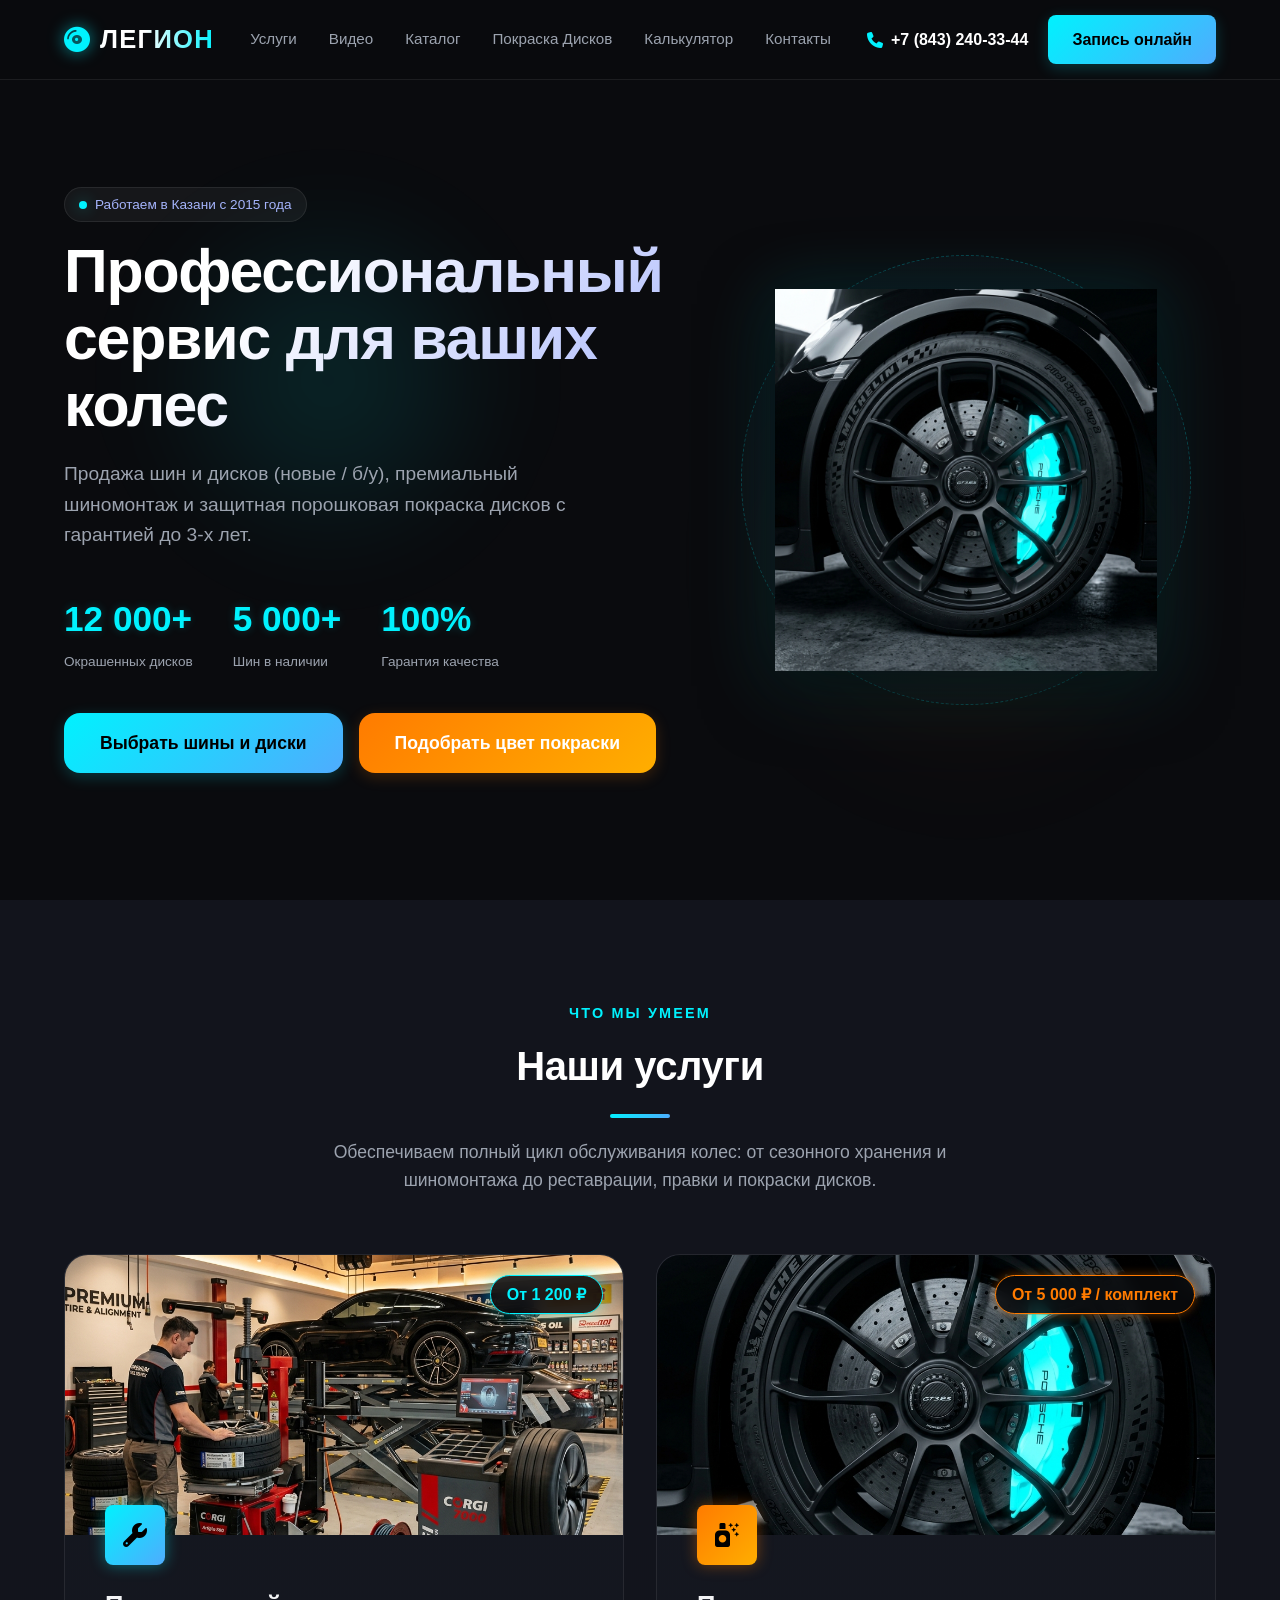
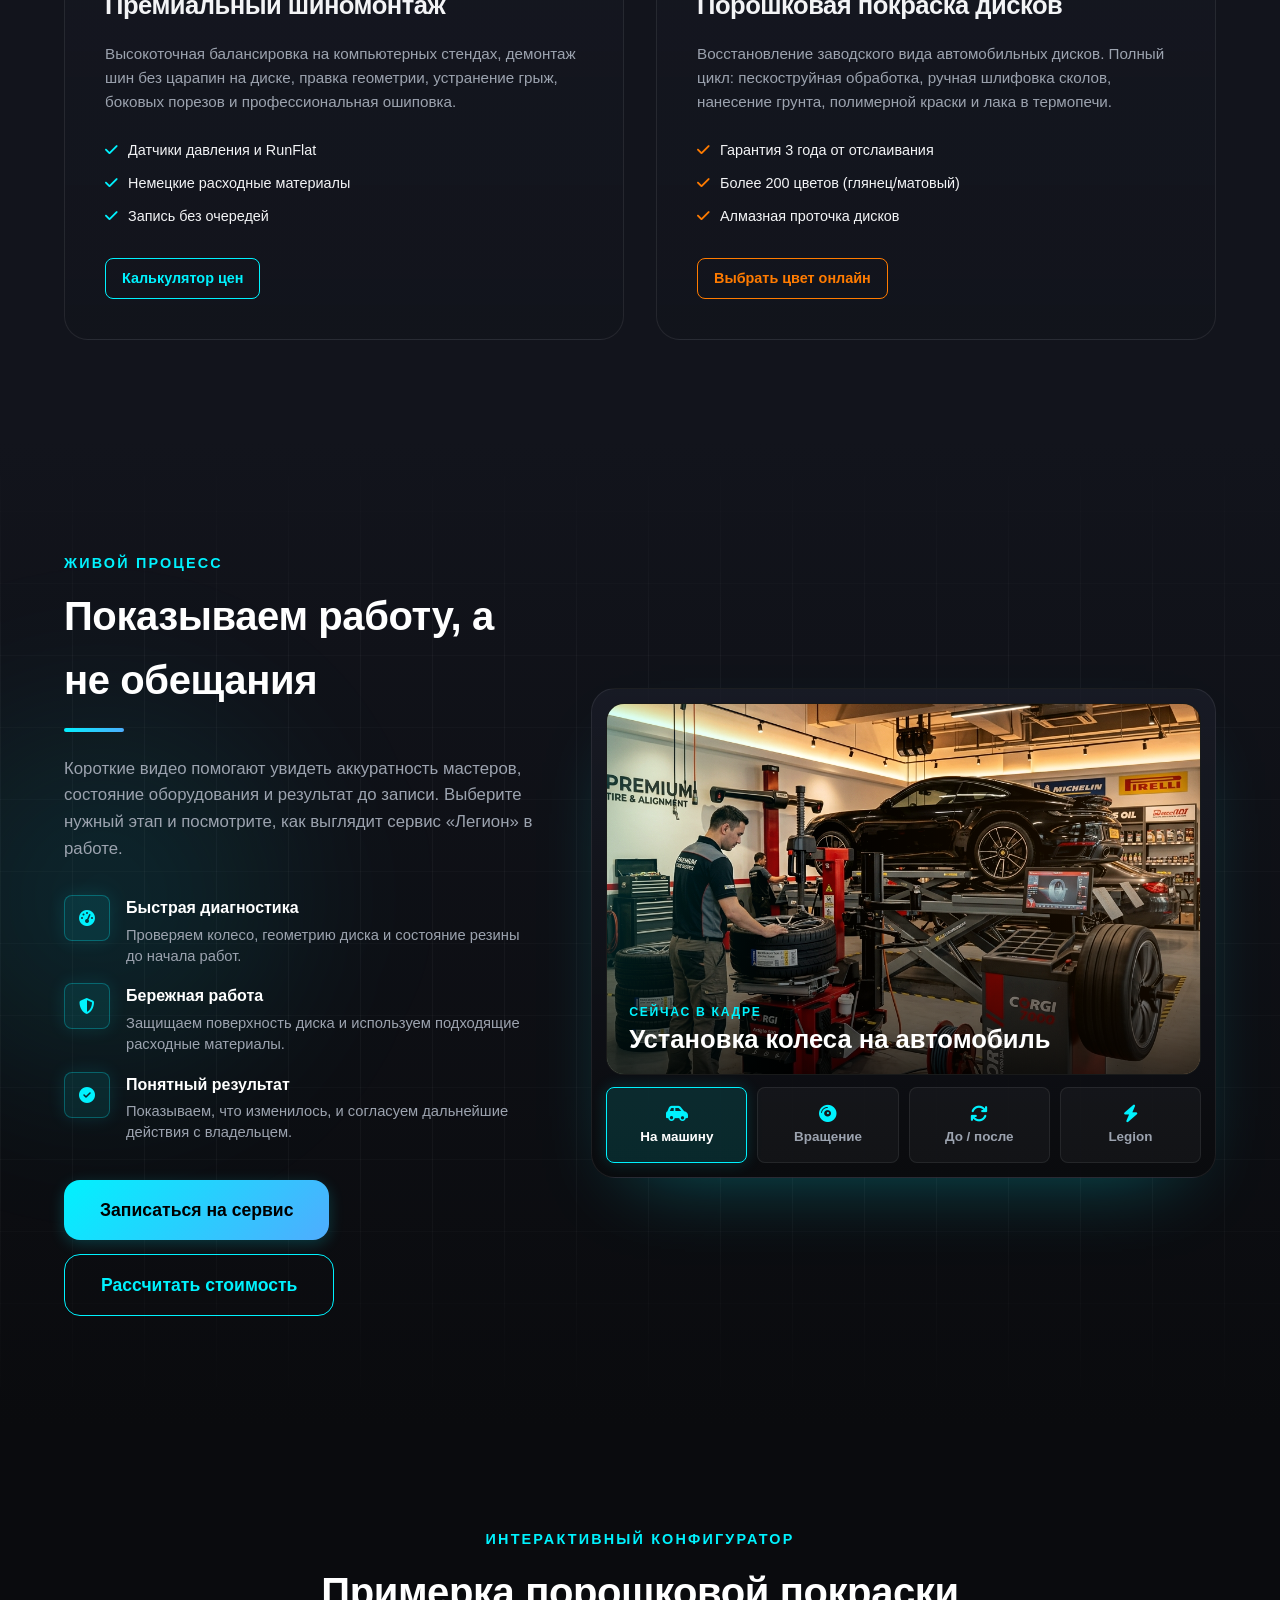
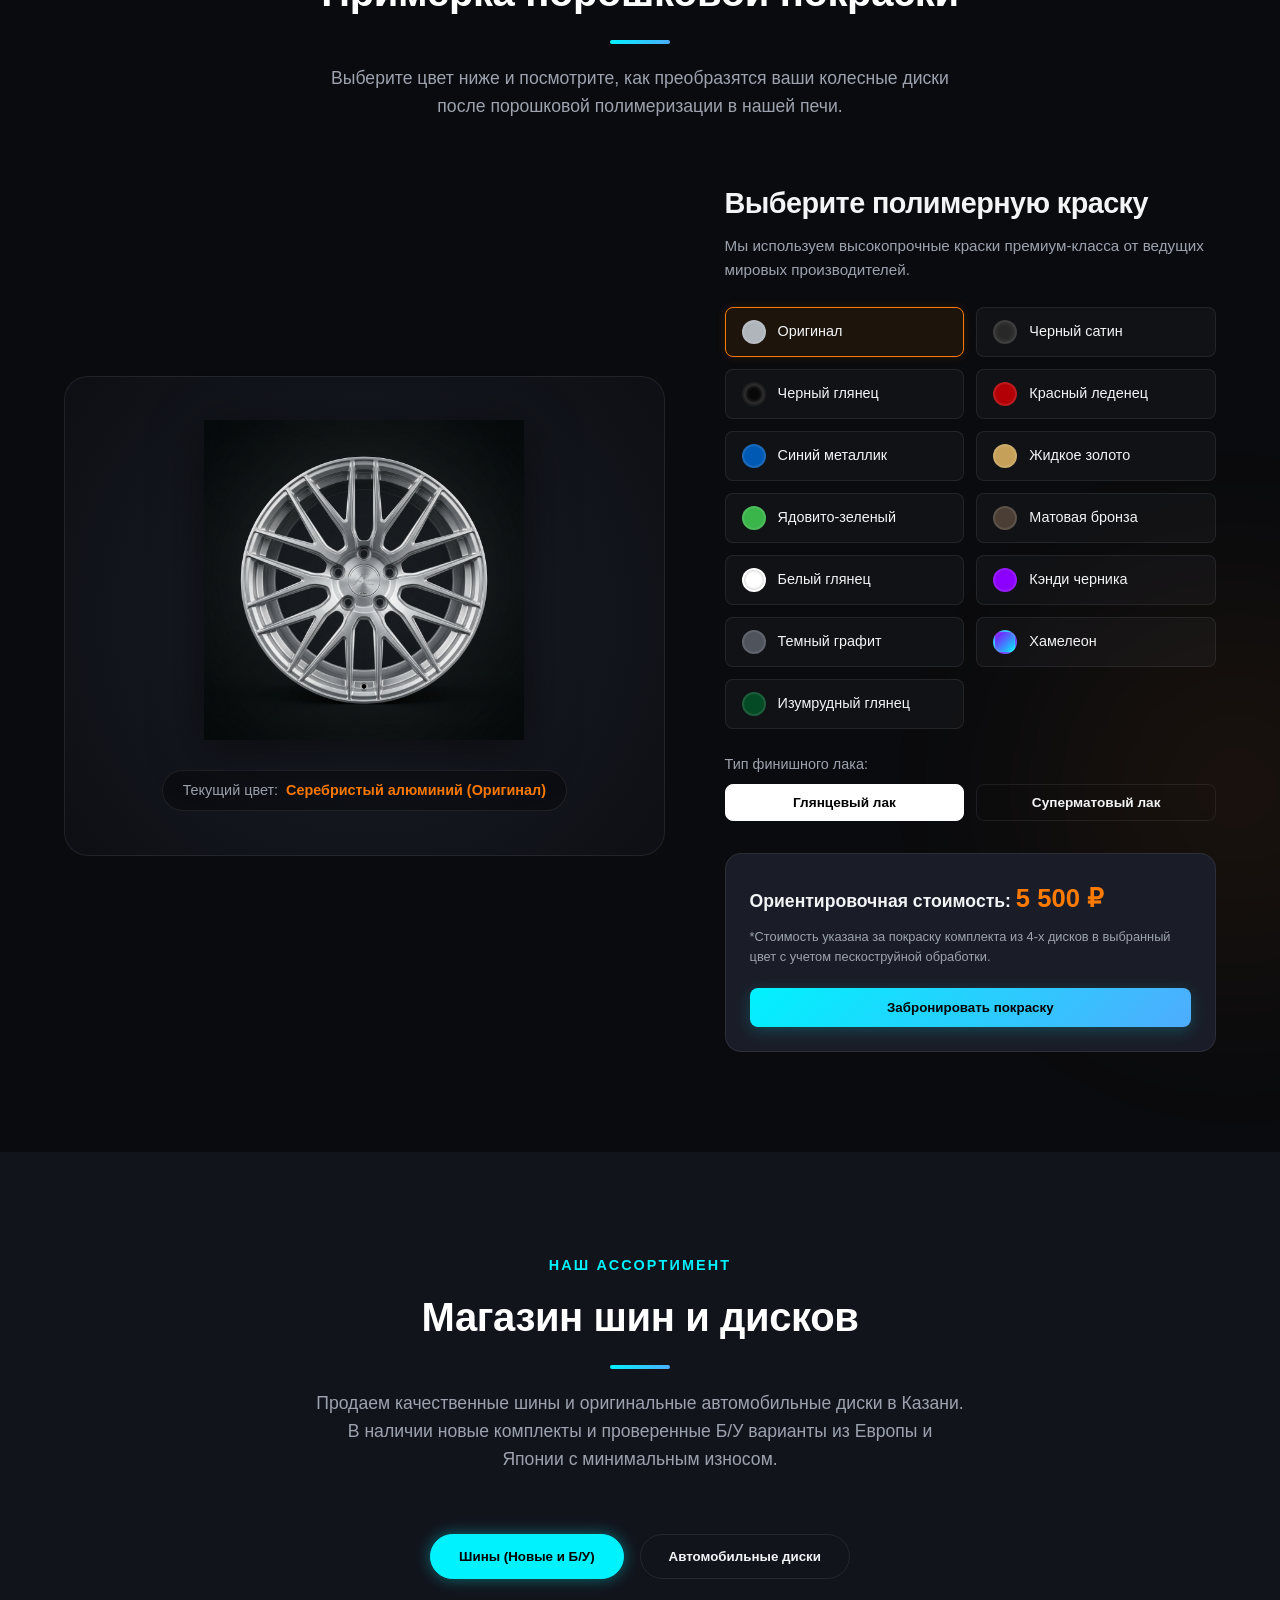
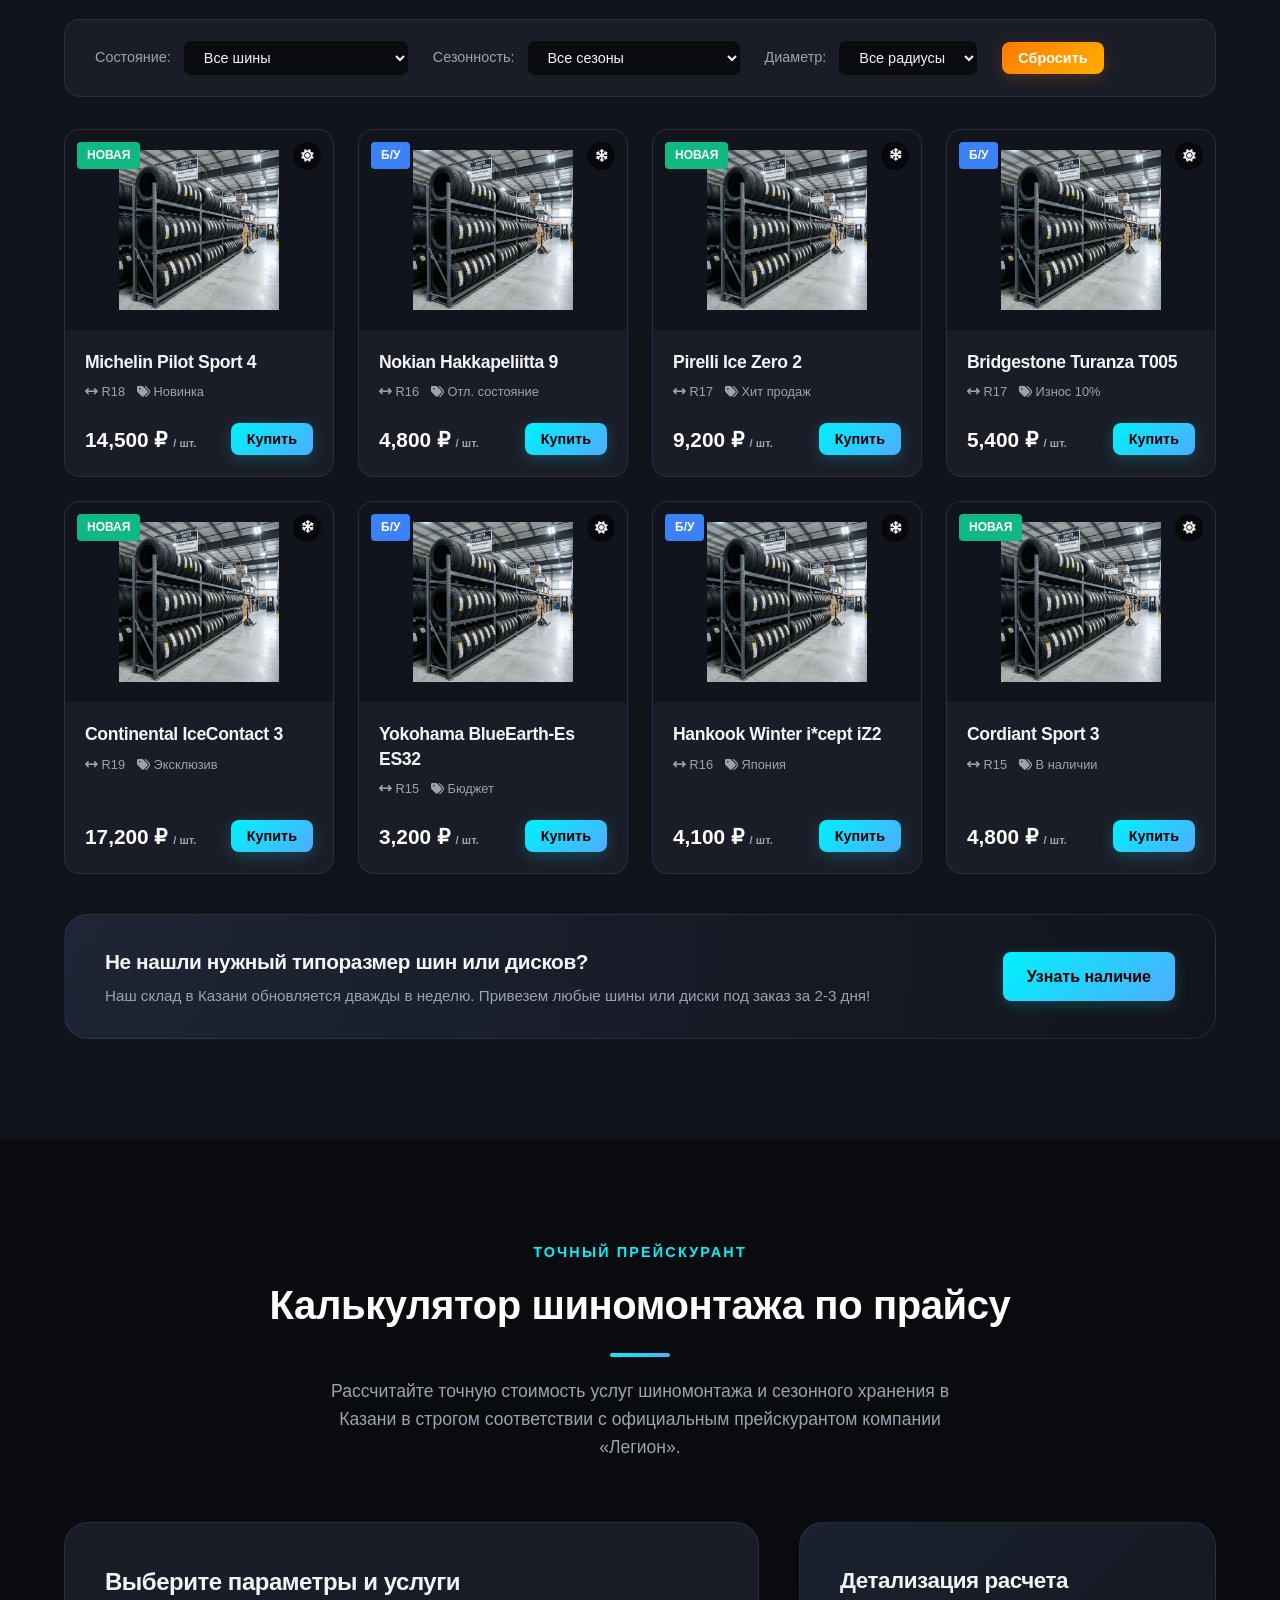
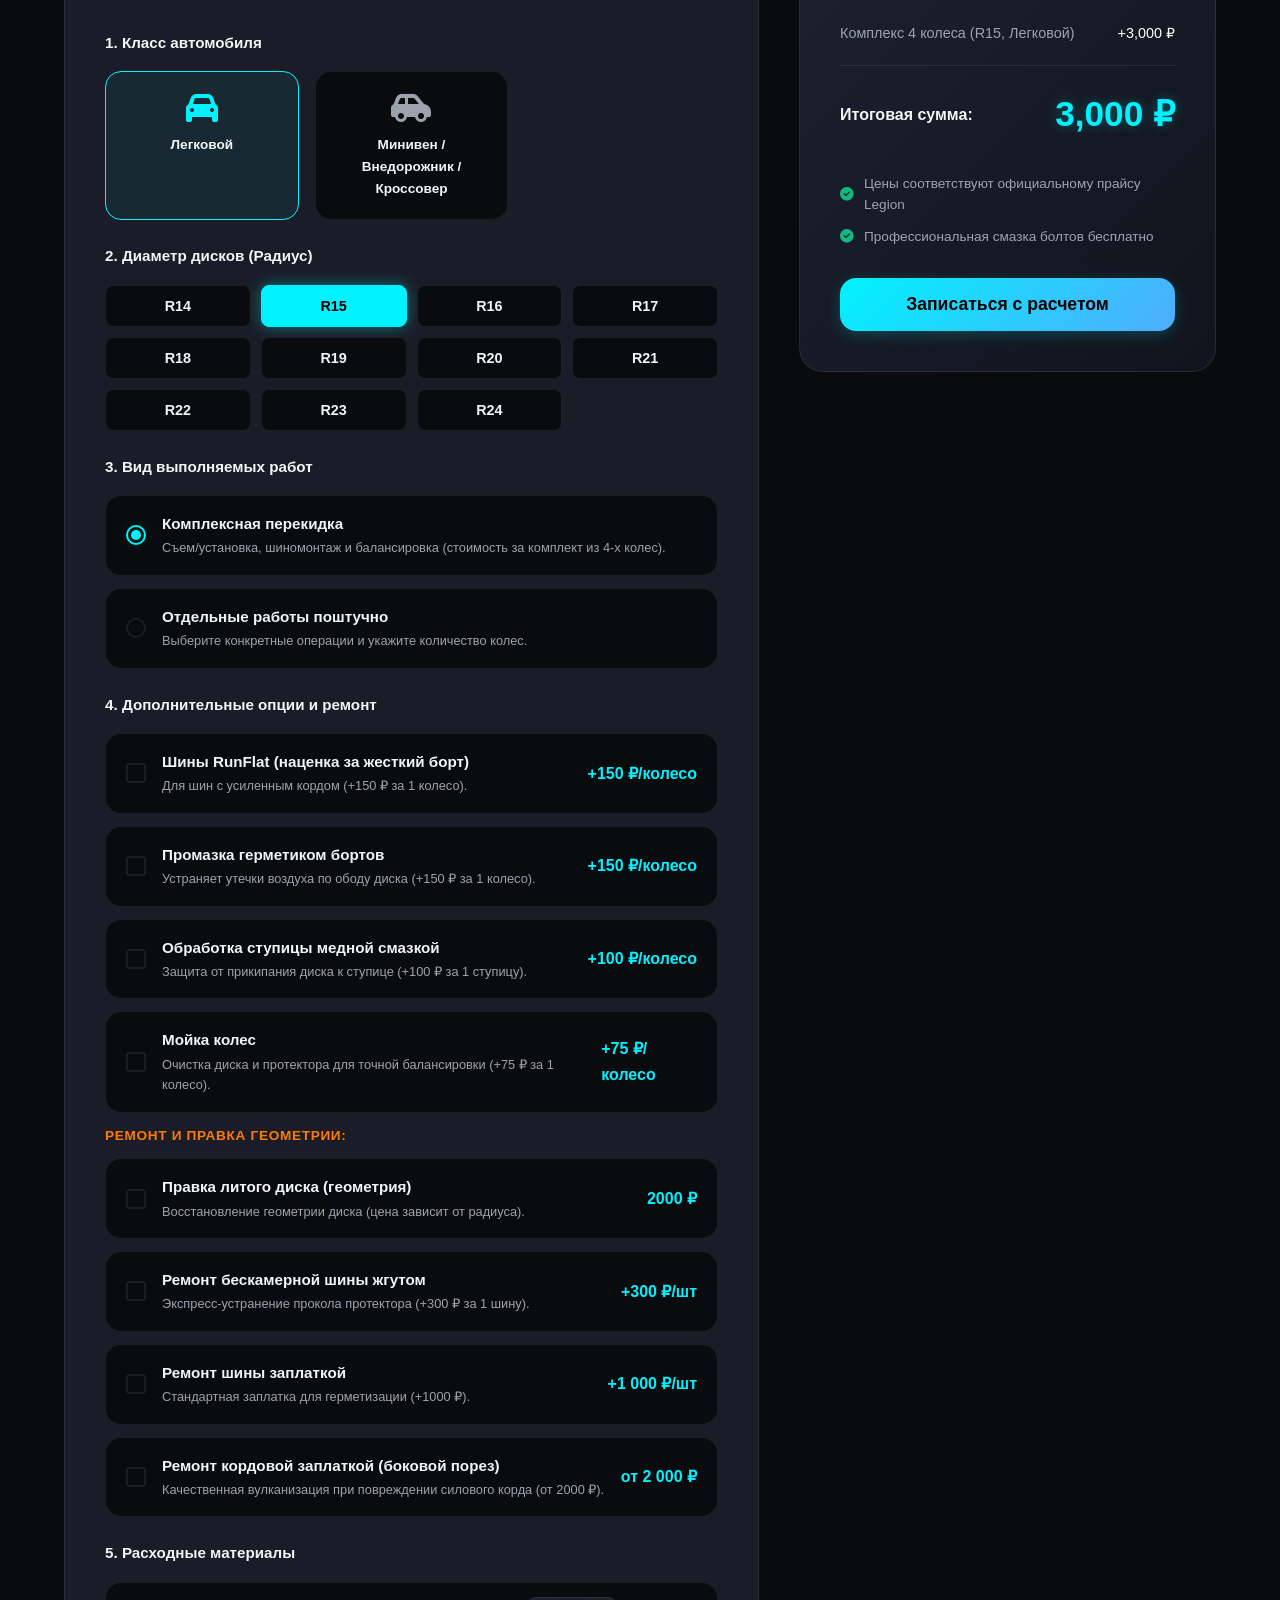
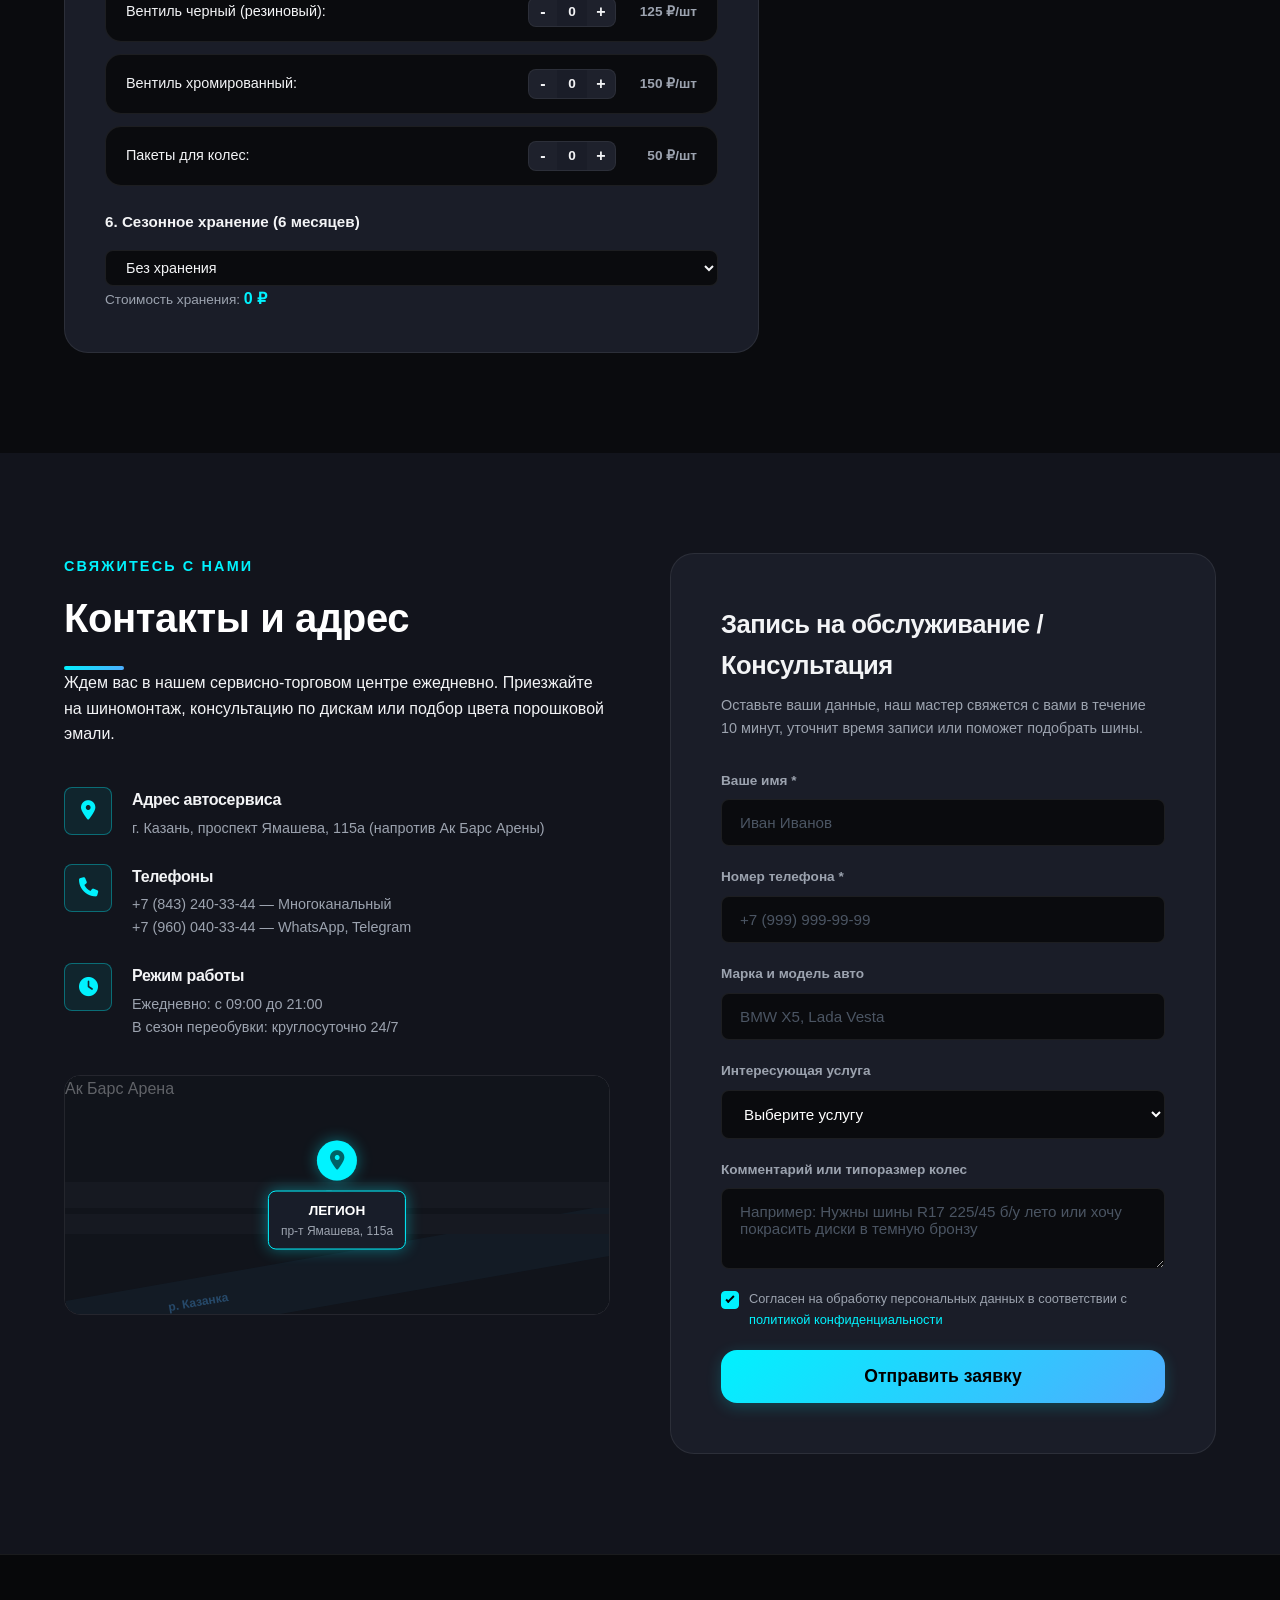
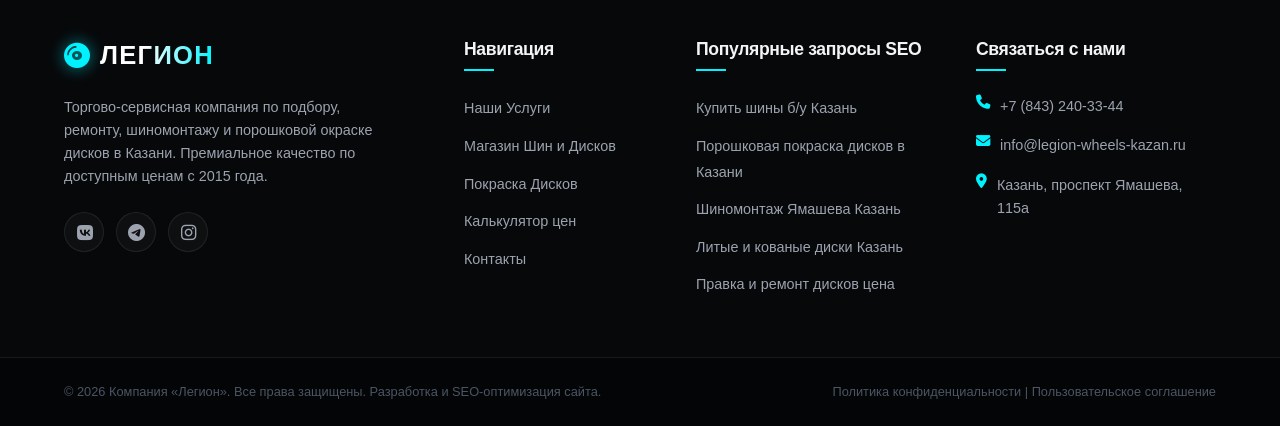
==== commit a661914b: "Integrate process videos" ====
--- a/index.html
+++ b/index.html
@@ -89,6 +89,7 @@
             </a>
             <nav class="nav-menu" id="navMenu">
                 <a href="#services" class="nav-link">Услуги</a>
+                <a href="#process" class="nav-link">Видео</a>
                 <a href="#catalog" class="nav-link">Каталог</a>
                 <a href="#visualizer" class="nav-link">Покраска Дисков</a>
                 <a href="#calculator" class="nav-link">Калькулятор</a>
@@ -199,6 +200,79 @@
                             <a href="#visualizer" class="btn btn-outline btn-sm">Выбрать цвет онлайн</a>
                         </div>
                     </div>
+                </div>
+            </div>
+        </div>
+    </section>
+
+    <!-- Process Video Section -->
+    <section class="process-video-section" id="process">
+        <div class="process-video-glow"></div>
+        <div class="container process-video-grid">
+            <div class="process-copy reveal-item">
+                <span class="section-tagline">Живой процесс</span>
+                <h2 class="section-title">Показываем работу, а не обещания</h2>
+                <div class="title-underline left-align"></div>
+                <p class="process-intro">Короткие видео помогают увидеть аккуратность мастеров, состояние оборудования и результат до записи. Выберите нужный этап и посмотрите, как выглядит сервис «Легион» в работе.</p>
+
+                <div class="process-points">
+                    <div class="process-point">
+                        <i class="fa-solid fa-gauge-high"></i>
+                        <div>
+                            <strong>Быстрая диагностика</strong>
+                            <span>Проверяем колесо, геометрию диска и состояние резины до начала работ.</span>
+                        </div>
+                    </div>
+                    <div class="process-point">
+                        <i class="fa-solid fa-shield-halved"></i>
+                        <div>
+                            <strong>Бережная работа</strong>
+                            <span>Защищаем поверхность диска и используем подходящие расходные материалы.</span>
+                        </div>
+                    </div>
+                    <div class="process-point">
+                        <i class="fa-solid fa-circle-check"></i>
+                        <div>
+                            <strong>Понятный результат</strong>
+                            <span>Показываем, что изменилось, и согласуем дальнейшие действия с владельцем.</span>
+                        </div>
+                    </div>
+                </div>
+
+                <div class="process-actions">
+                    <a href="#contacts" class="btn btn-primary btn-large">Записаться на сервис</a>
+                    <a href="#calculator" class="btn btn-outline btn-large">Рассчитать стоимость</a>
+                </div>
+            </div>
+
+            <div class="process-video-panel reveal-item" aria-label="Видео процессов сервиса Легион">
+                <div class="process-video-frame">
+                    <video class="process-video" id="processVideo" autoplay muted loop playsinline preload="metadata" poster="images/tire_fitting.png">
+                        <source src="videos/service-installation.mp4" type="video/mp4">
+                    </video>
+                    <div class="process-video-overlay">
+                        <span class="process-video-kicker">Сейчас в кадре</span>
+                        <strong id="processVideoTitle">Установка колеса на автомобиль</strong>
+                    </div>
+                </div>
+
+                <div class="process-video-tabs" aria-label="Выбор видео">
+                    <button class="process-video-tab active" type="button" data-video-src="videos/service-installation.mp4" data-video-title="Установка колеса на автомобиль" aria-pressed="true">
+                        <i class="fa-solid fa-car-side"></i>
+                        <span>На машину</span>
+                    </button>
+                    <button class="process-video-tab" type="button" data-video-src="videos/wheel-spin-clean.mp4" data-video-title="Чистое вращение диска без лишних надписей" aria-pressed="false">
+                        <i class="fa-solid fa-compact-disc"></i>
+                        <span>Вращение</span>
+                    </button>
+                    <button class="process-video-tab" type="button" data-video-src="videos/wheel-before-after.mp4" data-video-title="Сравнение старого и обновленного колеса" aria-pressed="false">
+                        <i class="fa-solid fa-arrows-rotate"></i>
+                        <span>До / после</span>
+                    </button>
+                    <button class="process-video-tab" type="button" data-video-src="videos/legion-brand-motion.mp4" data-video-title="Фирменная заставка Легион" aria-pressed="false">
+                        <i class="fa-solid fa-bolt"></i>
+                        <span>Legion</span>
+                    </button>
                 </div>
             </div>
         </div>
--- a/styles.css
+++ b/styles.css
@@ -0,0 +1,2617 @@
+/* ==========================================================================
+   Legion Tires & Rims - Modern Dark Automotive Stylesheet
+   ========================================================================== */
+
+/* 1. Design Tokens & Root Settings */
+:root {
+    /* Color Palette */
+    --color-bg-darkest: #0a0b0e;
+    --color-bg-darker: #12141c;
+    --color-bg-card: #1a1d28;
+    --color-border: rgba(255, 255, 255, 0.08);
+    --color-border-glow: rgba(0, 242, 254, 0.35);
+    
+    --color-primary: #00f2fe;      /* Neon Cyan - Cool/Tires */
+    --color-secondary: #ff7b00;    /* Neon Orange - Hot/Coating */
+    --color-accent: #a5b4fc;
+    
+    --color-text-main: #f3f4f6;
+    --color-text-muted: #9ca3af;
+    --color-text-dark: #4b5563;
+    
+    /* Gradients */
+    --grad-primary: linear-gradient(135deg, #00f2fe 0%, #4facfe 100%);
+    --grad-secondary: linear-gradient(135deg, #ff7b00 0%, #ffae00 100%);
+    --grad-hero-text: linear-gradient(135deg, #ffffff 30%, #a5b4fc 100%);
+    --grad-card: linear-gradient(180deg, rgba(26, 29, 40, 0.6) 0%, rgba(18, 20, 28, 0.8) 100%);
+    --grad-glow-radial: radial-gradient(circle, rgba(0,242,254,0.15) 0%, rgba(0,0,0,0) 70%);
+
+    /* Fonts */
+    --font-heading: 'Outfit', 'Inter', -apple-system, sans-serif;
+    --font-body: 'Inter', -apple-system, sans-serif;
+
+    /* Shadow & Glow */
+    --shadow-neon-cyan: 0 0 15px rgba(0, 242, 254, 0.4);
+    --shadow-neon-orange: 0 0 15px rgba(ff, 123, 0, 0.4);
+    --shadow-card: 0 10px 30px -10px rgba(0, 0, 0, 0.5);
+    
+    /* Layout */
+    --container-width: 1200px;
+    --header-height: 80px;
+    --border-radius-sm: 8px;
+    --border-radius-md: 16px;
+    --border-radius-lg: 24px;
+    
+    /* Transitions */
+    --transition-smooth: all 0.3s cubic-bezier(0.4, 0, 0.2, 1);
+    --transition-spring: all 0.5s cubic-bezier(0.175, 0.885, 0.32, 1.275);
+}
+
+/* 2. Global Resets & Scrollbars */
+*, *::before, *::after {
+    box-sizing: border-box;
+    margin: 0;
+    padding: 0;
+}
+
+html {
+    scroll-behavior: smooth;
+    font-size: 16px;
+    background-color: var(--color-bg-darkest);
+    color: var(--color-text-main);
+    font-family: var(--font-body);
+    overflow-x: hidden;
+}
+
+body {
+    line-height: 1.6;
+    background-color: var(--color-bg-darkest);
+}
+
+/* Custom Scrollbar */
+::-webkit-scrollbar {
+    width: 8px;
+}
+::-webkit-scrollbar-track {
+    background: var(--color-bg-darkest);
+}
+::-webkit-scrollbar-thumb {
+    background: var(--color-bg-card);
+    border: 1px solid var(--color-border);
+    border-radius: 4px;
+}
+::-webkit-scrollbar-thumb:hover {
+    background: var(--color-primary);
+    box-shadow: var(--shadow-neon-cyan);
+}
+
+a {
+    color: inherit;
+    text-decoration: none;
+    transition: var(--transition-smooth);
+}
+
+button, input, select, textarea {
+    font-family: inherit;
+    color: inherit;
+    background: none;
+    border: none;
+}
+
+ul {
+    list-style: none;
+}
+
+img {
+    max-width: 100%;
+    height: auto;
+    display: block;
+}
+
+.container {
+    width: 100%;
+    max-width: var(--container-width);
+    margin: 0 auto;
+    padding: 0 24px;
+}
+
+.text-center { text-align: center; }
+.mt-4 { margin-top: 1.5rem; }
+.w-100 { width: 100%; }
+.d-none { display: none !important; }
+
+/* 3. Typography & Titles */
+h1, h2, h3, h4, h5, h6 {
+    font-family: var(--font-heading);
+    font-weight: 700;
+    letter-spacing: -0.02em;
+}
+
+/* 4. Common Components (Buttons, Badges) */
+.btn {
+    display: inline-flex;
+    align-items: center;
+    justify-content: center;
+    gap: 8px;
+    padding: 12px 24px;
+    border-radius: var(--border-radius-sm);
+    font-weight: 600;
+    cursor: pointer;
+    transition: var(--transition-spring);
+    position: relative;
+    overflow: hidden;
+}
+
+.btn-primary {
+    background: var(--grad-primary);
+    color: #000;
+    box-shadow: 0 4px 15px rgba(0, 242, 254, 0.2);
+}
+.btn-primary:hover {
+    transform: translateY(-2px);
+    box-shadow: var(--shadow-neon-cyan);
+}
+.btn-primary:active {
+    transform: translateY(0);
+}
+
+.btn-secondary {
+    background: var(--grad-secondary);
+    color: #ffffff;
+    box-shadow: 0 4px 15px rgba(255, 123, 0, 0.2);
+}
+.btn-secondary:hover {
+    transform: translateY(-2px);
+    box-shadow: 0 0 20px rgba(255, 123, 0, 0.6);
+}
+
+.btn-outline {
+    border: 1px solid var(--color-primary);
+    color: var(--color-primary);
+}
+.btn-outline:hover {
+    background: rgba(0, 242, 254, 0.1);
+    box-shadow: var(--shadow-neon-cyan);
+    transform: translateY(-2px);
+}
+
+.btn-large {
+    padding: 16px 36px;
+    font-size: 1.1rem;
+    border-radius: var(--border-radius-md);
+}
+
+.btn-sm {
+    padding: 8px 16px;
+    font-size: 0.9rem;
+}
+
+.badge-new {
+    display: inline-flex;
+    align-items: center;
+    gap: 8px;
+    padding: 6px 14px;
+    border-radius: 50px;
+    background: rgba(255, 255, 255, 0.05);
+    border: 1px solid var(--color-border);
+    font-size: 0.85rem;
+    font-weight: 500;
+    color: var(--color-accent);
+}
+
+.badge-dot {
+    width: 8px;
+    height: 8px;
+    border-radius: 50%;
+    background: var(--color-primary);
+    box-shadow: var(--shadow-neon-cyan);
+}
+
+/* Animations */
+@keyframes pulse {
+    0%, 100% { opacity: 1; transform: scale(1); }
+    50% { opacity: 0.7; transform: scale(0.96); }
+}
+
+.animate-pulse {
+    animation: pulse 2s infinite ease-in-out;
+}
+
+/* Section Headers */
+.section-header {
+    margin-bottom: 60px;
+}
+
+.section-tagline {
+    font-family: var(--font-heading);
+    color: var(--color-primary);
+    text-transform: uppercase;
+    letter-spacing: 0.15em;
+    font-size: 0.9rem;
+    font-weight: 600;
+}
+
+.section-title {
+    font-size: 2.5rem;
+    margin-top: 8px;
+    color: #fff;
+    letter-spacing: -0.01em;
+}
+
+.title-underline {
+    width: 60px;
+    height: 4px;
+    background: var(--grad-primary);
+    margin: 16px auto 0;
+    border-radius: 2px;
+}
+
+.title-underline.left-align {
+    margin: 16px 0 0 0;
+}
+
+.section-desc {
+    color: var(--color-text-muted);
+    max-width: 650px;
+    margin: 20px auto 0;
+    font-size: 1.1rem;
+}
+
+/* 5. Header Navigation */
+.header {
+    position: fixed;
+    top: 0;
+    left: 0;
+    width: 100%;
+    height: var(--header-height);
+    background: rgba(10, 11, 14, 0.75);
+    backdrop-filter: blur(16px);
+    border-bottom: 1px solid var(--color-border);
+    z-index: 1000;
+    transition: var(--transition-smooth);
+}
+
+.navbar {
+    display: flex;
+    align-items: center;
+    justify-content: space-between;
+    height: 100%;
+}
+
+.logo {
+    display: flex;
+    align-items: center;
+    gap: 10px;
+    font-family: var(--font-heading);
+    font-size: 1.6rem;
+    font-weight: 800;
+    color: #fff;
+}
+
+.logo i {
+    color: var(--color-primary);
+    filter: drop-shadow(0 0 8px rgba(0, 242, 254, 0.6));
+}
+
+.spin-logo {
+    animation: rotateLogo 20s linear infinite;
+}
+
+@keyframes rotateLogo {
+    from { transform: rotate(0deg); }
+    to { transform: rotate(360deg); }
+}
+
+.logo-text {
+    background: linear-gradient(90deg, #fff 40%, var(--color-primary) 100%);
+    -webkit-background-clip: text;
+    -webkit-text-fill-color: transparent;
+    letter-spacing: 0.05em;
+}
+
+.nav-menu {
+    display: flex;
+    gap: 32px;
+}
+
+.nav-link {
+    font-weight: 500;
+    color: var(--color-text-muted);
+    position: relative;
+    padding: 8px 0;
+    font-size: 0.95rem;
+}
+
+.nav-link::after {
+    content: '';
+    position: absolute;
+    bottom: 0;
+    left: 0;
+    width: 0;
+    height: 2px;
+    background: var(--color-primary);
+    box-shadow: var(--shadow-neon-cyan);
+    transition: var(--transition-smooth);
+}
+
+.nav-link:hover {
+    color: #fff;
+}
+
+.nav-link:hover::after {
+    width: 100%;
+}
+
+.nav-actions {
+    display: flex;
+    align-items: center;
+    gap: 20px;
+}
+
+.phone-link {
+    display: flex;
+    align-items: center;
+    gap: 8px;
+    font-weight: 600;
+    color: #fff;
+}
+
+.phone-link i {
+    color: var(--color-primary);
+}
+
+.phone-link:hover {
+    color: var(--color-primary);
+    text-shadow: 0 0 8px rgba(0, 242, 254, 0.4);
+}
+
+.hamburger-menu {
+    display: none;
+    flex-direction: column;
+    gap: 6px;
+    cursor: pointer;
+    padding: 4px;
+}
+
+.hamburger-menu .bar {
+    width: 25px;
+    height: 2px;
+    background: #fff;
+    transition: var(--transition-smooth);
+}
+
+/* 6. Hero Section */
+.hero {
+    min-height: 100vh;
+    padding-top: calc(var(--header-height) + 40px);
+    padding-bottom: 60px;
+    display: flex;
+    align-items: center;
+    position: relative;
+    overflow: hidden;
+}
+
+.hero-glow-1 {
+    position: absolute;
+    top: 20%;
+    left: 10%;
+    width: 400px;
+    height: 400px;
+    background: radial-gradient(circle, rgba(0, 242, 254, 0.12) 0%, rgba(0,0,0,0) 70%);
+    filter: blur(40px);
+    z-index: 1;
+}
+
+.hero-glow-2 {
+    position: absolute;
+    bottom: 10%;
+    right: 5%;
+    width: 500px;
+    height: 500px;
+    background: radial-gradient(circle, rgba(255, 123, 0, 0.08) 0%, rgba(0,0,0,0) 70%);
+    filter: blur(50px);
+    z-index: 1;
+}
+
+.hero-grid {
+    display: grid;
+    grid-template-columns: 1.1fr 0.9fr;
+    gap: 40px;
+    align-items: center;
+    position: relative;
+    z-index: 2;
+}
+
+.hero-content {
+    display: flex;
+    flex-direction: column;
+    align-items: flex-start;
+}
+
+.hero-title {
+    font-size: 3.8rem;
+    line-height: 1.1;
+    margin-top: 16px;
+    margin-bottom: 20px;
+    background: var(--grad-hero-text);
+    -webkit-background-clip: text;
+    -webkit-text-fill-color: transparent;
+}
+
+.hero-subtitle {
+    font-size: 1.2rem;
+    color: var(--color-text-muted);
+    margin-bottom: 40px;
+    max-width: 560px;
+}
+
+.hero-stats {
+    display: flex;
+    gap: 40px;
+    margin-bottom: 40px;
+}
+
+.stat-item {
+    display: flex;
+    flex-direction: column;
+}
+
+.stat-num {
+    font-family: var(--font-heading);
+    font-size: 2.2rem;
+    font-weight: 800;
+    color: var(--color-primary);
+    text-shadow: 0 0 10px rgba(0, 242, 254, 0.2);
+}
+
+.stat-label {
+    font-size: 0.85rem;
+    color: var(--color-text-muted);
+    margin-top: 4px;
+}
+
+.hero-actions {
+    display: flex;
+    gap: 16px;
+    width: 100%;
+}
+
+.hero-visual {
+    display: flex;
+    justify-content: center;
+    position: relative;
+}
+
+.hero-image-wrapper {
+    position: relative;
+    width: 450px;
+    height: 450px;
+    display: flex;
+    align-items: center;
+    justify-content: center;
+}
+
+.circle-bg {
+    position: absolute;
+    width: 100%;
+    height: 100%;
+    border-radius: 50%;
+    background: radial-gradient(circle, rgba(0, 242, 254, 0.08) 0%, rgba(26, 29, 40, 0.2) 60%);
+    border: 1px dashed rgba(0, 242, 254, 0.25);
+    animation: rotateBg 40s linear infinite;
+}
+
+@keyframes rotateBg {
+    from { transform: rotate(0deg); }
+    to { transform: rotate(360deg); }
+}
+
+.hero-wheel-img {
+    width: 85%;
+    height: 85%;
+    object-fit: contain;
+    filter: drop-shadow(0 15px 35px rgba(0, 0, 0, 0.6)) drop-shadow(0 0 30px rgba(0, 242, 254, 0.15));
+    animation: floatWheel 6s ease-in-out infinite;
+    z-index: 2;
+}
+
+@keyframes floatWheel {
+    0%, 100% { transform: translateY(0); }
+    50% { transform: translateY(-15px); }
+}
+
+/* 7. Services Section */
+.services {
+    padding: 100px 0;
+    background: var(--color-bg-darker);
+    position: relative;
+}
+
+.services-grid {
+    display: grid;
+    grid-template-columns: repeat(2, 1fr);
+    gap: 32px;
+}
+
+.service-card {
+    background: var(--grad-card);
+    border: 1px solid var(--color-border);
+    border-radius: var(--border-radius-lg);
+    overflow: hidden;
+    transition: var(--transition-spring);
+    display: flex;
+    flex-direction: column;
+}
+
+.service-card:hover {
+    transform: translateY(-8px);
+    border-color: var(--color-border-glow);
+    box-shadow: 0 20px 40px -15px rgba(0, 242, 254, 0.15);
+}
+
+.service-img-wrapper {
+    position: relative;
+    height: 280px;
+    overflow: hidden;
+}
+
+.service-img {
+    width: 100%;
+    height: 100%;
+    object-fit: cover;
+    transition: var(--transition-smooth);
+}
+
+.service-card:hover .service-img {
+    transform: scale(1.05);
+}
+
+.service-badge {
+    position: absolute;
+    top: 20px;
+    right: 20px;
+    background: rgba(10, 11, 14, 0.85);
+    border: 1px solid var(--color-primary);
+    color: var(--color-primary);
+    padding: 6px 16px;
+    border-radius: 50px;
+    font-weight: 700;
+    backdrop-filter: blur(8px);
+    box-shadow: var(--shadow-neon-cyan);
+}
+
+.service-body {
+    padding: 40px;
+    position: relative;
+    flex-grow: 1;
+    display: flex;
+    flex-direction: column;
+}
+
+.service-icon {
+    position: absolute;
+    top: -30px;
+    left: 40px;
+    width: 60px;
+    height: 60px;
+    border-radius: var(--border-radius-sm);
+    background: var(--grad-primary);
+    display: flex;
+    align-items: center;
+    justify-content: center;
+    color: #000;
+    font-size: 1.5rem;
+    box-shadow: var(--shadow-neon-cyan);
+}
+
+.service-card:nth-child(2) .service-icon {
+    background: var(--grad-secondary);
+    box-shadow: 0 0 15px rgba(255, 123, 0, 0.4);
+}
+
+.service-card:nth-child(2) .service-badge {
+    border-color: var(--color-secondary);
+    color: var(--color-secondary);
+    box-shadow: 0 0 10px rgba(255, 123, 0, 0.4);
+}
+
+.service-card-title {
+    font-size: 1.6rem;
+    margin-top: 10px;
+    margin-bottom: 16px;
+}
+
+.service-card-text {
+    color: var(--color-text-muted);
+    font-size: 0.95rem;
+    margin-bottom: 24px;
+    flex-grow: 1;
+}
+
+.service-features {
+    margin-bottom: 30px;
+    display: grid;
+    gap: 10px;
+}
+
+.service-features li {
+    display: flex;
+    align-items: center;
+    gap: 10px;
+    font-size: 0.9rem;
+}
+
+.text-accent {
+    color: var(--color-primary);
+}
+
+.service-card:nth-child(2) .text-accent {
+    color: var(--color-secondary);
+}
+
+.service-card:nth-child(2) .btn-outline {
+    border-color: var(--color-secondary);
+    color: var(--color-secondary);
+}
+
+.service-card:nth-child(2) .btn-outline:hover {
+    background: rgba(255, 123, 0, 0.1);
+    box-shadow: 0 0 15px rgba(255, 123, 0, 0.4);
+}
+
+/* 8. Process Video Section */
+.process-video-section {
+    position: relative;
+    overflow: hidden;
+    padding: 110px 0;
+    background:
+        linear-gradient(180deg, var(--color-bg-darker) 0%, var(--color-bg-darkest) 100%);
+}
+
+.process-video-section::before {
+    content: '';
+    position: absolute;
+    inset: 0;
+    background:
+        linear-gradient(90deg, rgba(255, 255, 255, 0.035) 1px, transparent 1px),
+        linear-gradient(0deg, rgba(255, 255, 255, 0.025) 1px, transparent 1px);
+    background-size: 72px 72px;
+    mask-image: linear-gradient(180deg, transparent 0%, #000 22%, #000 76%, transparent 100%);
+    pointer-events: none;
+}
+
+.process-video-glow {
+    position: absolute;
+    top: 18%;
+    left: -14%;
+    width: 560px;
+    height: 560px;
+    background: radial-gradient(circle, rgba(0, 242, 254, 0.12) 0%, rgba(0, 0, 0, 0) 70%);
+    filter: blur(60px);
+}
+
+.process-video-grid {
+    position: relative;
+    z-index: 2;
+    display: grid;
+    grid-template-columns: 0.86fr 1.14fr;
+    gap: 56px;
+    align-items: center;
+}
+
+.process-copy .section-title {
+    max-width: 560px;
+}
+
+.process-intro {
+    max-width: 560px;
+    margin-top: 24px;
+    color: var(--color-text-muted);
+    font-size: 1.05rem;
+}
+
+.process-points {
+    display: grid;
+    gap: 16px;
+    margin-top: 32px;
+}
+
+.process-point {
+    display: grid;
+    grid-template-columns: 46px 1fr;
+    gap: 16px;
+    align-items: start;
+}
+
+.process-point i {
+    width: 46px;
+    height: 46px;
+    display: inline-flex;
+    align-items: center;
+    justify-content: center;
+    border-radius: var(--border-radius-sm);
+    background: rgba(0, 242, 254, 0.09);
+    border: 1px solid rgba(0, 242, 254, 0.28);
+    color: var(--color-primary);
+    box-shadow: 0 0 18px rgba(0, 242, 254, 0.12);
+}
+
+.process-point strong,
+.process-point span {
+    display: block;
+}
+
+.process-point strong {
+    color: #fff;
+    font-size: 1rem;
+    margin-bottom: 4px;
+}
+
+.process-point span {
+    color: var(--color-text-muted);
+    font-size: 0.92rem;
+    line-height: 1.45;
+}
+
+.process-actions {
+    display: flex;
+    gap: 14px;
+    margin-top: 36px;
+    flex-wrap: wrap;
+}
+
+.process-video-panel {
+    border: 1px solid var(--color-border);
+    border-radius: var(--border-radius-lg);
+    background: linear-gradient(180deg, rgba(26, 29, 40, 0.78), rgba(10, 11, 14, 0.92));
+    box-shadow: 0 32px 80px -42px rgba(0, 242, 254, 0.38);
+    padding: 14px;
+}
+
+.process-video-frame {
+    position: relative;
+    overflow: hidden;
+    aspect-ratio: 16 / 10;
+    border-radius: 18px;
+    background: #050607;
+    border: 1px solid rgba(255, 255, 255, 0.08);
+}
+
+.process-video {
+    width: 100%;
+    height: 100%;
+    display: block;
+    object-fit: cover;
+    filter: contrast(1.08) saturate(0.95);
+    transition: opacity 180ms ease, transform 420ms ease;
+}
+
+.process-video.is-switching {
+    opacity: 0;
+    transform: scale(1.02);
+}
+
+.process-video-frame::after {
+    content: '';
+    position: absolute;
+    inset: 0;
+    background:
+        linear-gradient(180deg, transparent 46%, rgba(0, 0, 0, 0.76) 100%),
+        linear-gradient(90deg, rgba(0, 242, 254, 0.16), transparent 32%, rgba(255, 123, 0, 0.12));
+    pointer-events: none;
+}
+
+.process-video-overlay {
+    position: absolute;
+    left: 22px;
+    right: 22px;
+    bottom: 20px;
+    z-index: 2;
+    display: grid;
+    gap: 4px;
+}
+
+.process-video-kicker {
+    color: var(--color-primary);
+    font-size: 0.76rem;
+    font-weight: 700;
+    text-transform: uppercase;
+    letter-spacing: 0.14em;
+}
+
+.process-video-overlay strong {
+    color: #fff;
+    font-family: var(--font-heading);
+    font-size: clamp(1.1rem, 2vw, 1.7rem);
+    line-height: 1.08;
+}
+
+.process-video-tabs {
+    display: grid;
+    grid-template-columns: repeat(4, minmax(0, 1fr));
+    gap: 10px;
+    margin-top: 12px;
+}
+
+.process-video-tab {
+    min-height: 76px;
+    display: grid;
+    align-content: center;
+    justify-items: center;
+    gap: 7px;
+    padding: 12px 8px;
+    border-radius: var(--border-radius-sm);
+    border: 1px solid var(--color-border);
+    background: rgba(255, 255, 255, 0.035);
+    color: var(--color-text-muted);
+    cursor: pointer;
+    transition: var(--transition-smooth);
+}
+
+.process-video-tab i {
+    color: var(--color-primary);
+    font-size: 1.1rem;
+}
+
+.process-video-tab span {
+    font-size: 0.84rem;
+    font-weight: 700;
+    line-height: 1.15;
+    text-align: center;
+}
+
+.process-video-tab:hover,
+.process-video-tab:focus-visible {
+    border-color: rgba(0, 242, 254, 0.42);
+    background: rgba(0, 242, 254, 0.07);
+    color: #fff;
+    outline: none;
+}
+
+.process-video-tab.active {
+    border-color: var(--color-primary);
+    background: rgba(0, 242, 254, 0.12);
+    color: #fff;
+    box-shadow: 0 0 16px rgba(0, 242, 254, 0.16);
+}
+
+/* 8. Powder Coating Visualizer Section */
+.visualizer-section {
+    padding: 100px 0;
+    position: relative;
+    overflow: hidden;
+}
+
+.visualizer-glow-orange {
+    position: absolute;
+    top: 50%;
+    right: -20%;
+    width: 600px;
+    height: 600px;
+    background: radial-gradient(circle, rgba(255, 123, 0, 0.08) 0%, rgba(0,0,0,0) 70%);
+    filter: blur(60px);
+    z-index: 1;
+}
+
+.visualizer-container {
+    display: grid;
+    grid-template-columns: 1.1fr 0.9fr;
+    gap: 60px;
+    align-items: center;
+    position: relative;
+    z-index: 2;
+}
+
+.visualizer-display {
+    background: radial-gradient(circle at center, #1b1e28 0%, #0d0f14 100%);
+    border: 1px solid var(--color-border);
+    border-radius: var(--border-radius-lg);
+    padding: 40px;
+    display: flex;
+    flex-direction: column;
+    align-items: center;
+    justify-content: center;
+    min-height: 480px;
+}
+
+.visualizer-preview-container {
+    position: relative;
+    width: 320px;
+    height: 320px;
+    display: flex;
+    align-items: center;
+    justify-content: center;
+}
+
+.visualizer-wheel-base {
+    width: 100%;
+    height: 100%;
+    object-fit: contain;
+    transition: filter 0.5s ease;
+    filter: drop-shadow(0 10px 25px rgba(0,0,0,0.5));
+}
+
+.color-overlay-glow {
+    position: absolute;
+    width: 80%;
+    height: 80%;
+    border-radius: 50%;
+    filter: blur(40px);
+    opacity: 0.15;
+    mix-blend-mode: screen;
+    pointer-events: none;
+    transition: var(--transition-smooth);
+}
+
+.visualizer-status {
+    margin-top: 30px;
+    display: flex;
+    gap: 8px;
+    background: rgba(0,0,0,0.3);
+    padding: 8px 20px;
+    border-radius: 50px;
+    border: 1px solid var(--color-border);
+    font-size: 0.9rem;
+}
+
+.status-label {
+    color: var(--color-text-muted);
+}
+
+.status-value {
+    color: var(--color-secondary);
+    font-weight: 700;
+}
+
+.visualizer-controls {
+    display: flex;
+    flex-direction: column;
+}
+
+.controls-title {
+    font-size: 1.8rem;
+    margin-bottom: 8px;
+}
+
+.controls-subtitle {
+    color: var(--color-text-muted);
+    margin-bottom: 24px;
+    font-size: 0.95rem;
+}
+
+.color-groups {
+    display: grid;
+    grid-template-columns: repeat(2, 1fr);
+    gap: 12px;
+}
+
+.color-selector {
+    display: flex;
+    align-items: center;
+    gap: 12px;
+    background: rgba(255,255,255,0.03);
+    border: 1px solid var(--color-border);
+    padding: 12px 16px;
+    border-radius: var(--border-radius-sm);
+    cursor: pointer;
+    transition: var(--transition-smooth);
+}
+
+.color-selector:hover {
+    border-color: rgba(255,255,255,0.2);
+    background: rgba(255,255,255,0.06);
+}
+
+.color-selector.active {
+    border-color: var(--color-secondary);
+    background: rgba(255, 123, 0, 0.08);
+    box-shadow: 0 0 10px rgba(255, 123, 0, 0.15);
+}
+
+.color-swatch {
+    width: 24px;
+    height: 24px;
+    border-radius: 50%;
+    border: 2px solid rgba(255,255,255,0.1);
+}
+
+.sw-original { background: #b0b5bc; }
+.sw-black { background: #282828; box-shadow: inset 0 0 5px rgba(255,255,255,0.1); }
+.sw-deep-black { background: #080808; box-shadow: inset 0 0 5px rgba(255,255,255,0.35); }
+.sw-red { background: #b30006; }
+.sw-blue { background: #0059b3; }
+.sw-gold { background: #c5a059; }
+.sw-green { background: #39b54a; }
+.sw-bronze { background: #4a3e35; }
+.sw-white { background: #ffffff; box-shadow: inset 0 0 3px rgba(0,0,0,0.3); }
+.sw-purple { background: #8b00ff; }
+.sw-graphite { background: #4e535c; }
+.sw-chameleon { background: linear-gradient(135deg, #8b00ff 0%, #00f2fe 100%); }
+.sw-emerald { background: #044b25; }
+
+.color-name {
+    font-size: 0.9rem;
+    font-weight: 500;
+}
+
+.coating-finish {
+    margin-top: 24px;
+}
+
+.finish-label {
+    display: block;
+    font-size: 0.9rem;
+    color: var(--color-text-muted);
+    margin-bottom: 8px;
+}
+
+.finish-options {
+    display: flex;
+    gap: 12px;
+}
+
+.finish-btn {
+    flex: 1;
+    padding: 10px;
+    border: 1px solid var(--color-border);
+    border-radius: var(--border-radius-sm);
+    cursor: pointer;
+    font-size: 0.85rem;
+    font-weight: 600;
+    transition: var(--transition-smooth);
+    text-align: center;
+}
+
+.finish-btn:hover {
+    background: rgba(255,255,255,0.05);
+}
+
+.finish-btn.active {
+    background: #fff;
+    color: #000;
+    border-color: #fff;
+}
+
+.visualizer-cta-box {
+    margin-top: 32px;
+    background: var(--color-bg-card);
+    border: 1px solid var(--color-border);
+    padding: 24px;
+    border-radius: var(--border-radius-md);
+}
+
+.price-estimate {
+    font-size: 1.1rem;
+    font-weight: 600;
+    margin-bottom: 8px;
+}
+
+.calc-price-highlight {
+    font-family: var(--font-heading);
+    color: var(--color-secondary);
+    font-size: 1.6rem;
+    font-weight: 800;
+}
+
+.price-disclaimer {
+    font-size: 0.8rem;
+    color: var(--color-text-muted);
+    margin-bottom: 20px;
+}
+
+/* 9. Catalog Section */
+.catalog-section {
+    padding: 100px 0;
+    background: var(--color-bg-darker);
+}
+
+.catalog-tabs {
+    display: flex;
+    justify-content: center;
+    gap: 16px;
+    margin-bottom: 40px;
+}
+
+.tab-btn {
+    padding: 14px 28px;
+    border-radius: 50px;
+    border: 1px solid var(--color-border);
+    font-weight: 600;
+    cursor: pointer;
+    transition: var(--transition-smooth);
+}
+
+.tab-btn:hover {
+    border-color: rgba(255,255,255,0.2);
+    background: rgba(255,255,255,0.03);
+}
+
+.tab-btn.active {
+    background: var(--color-primary);
+    color: #000;
+    border-color: var(--color-primary);
+    box-shadow: var(--shadow-neon-cyan);
+}
+
+.catalog-content {
+    display: none;
+}
+
+.catalog-content.active {
+    display: block;
+    animation: fadeIn 0.5s ease;
+}
+
+@keyframes fadeIn {
+    from { opacity: 0; transform: translateY(10px); }
+    to { opacity: 1; transform: translateY(0); }
+}
+
+/* Filter Toolbar */
+.filter-toolbar {
+    display: flex;
+    flex-wrap: wrap;
+    align-items: center;
+    gap: 24px;
+    background: var(--color-bg-card);
+    border: 1px solid var(--color-border);
+    padding: 20px 30px;
+    border-radius: var(--border-radius-md);
+    margin-bottom: 32px;
+}
+
+.filter-group {
+    display: flex;
+    align-items: center;
+    gap: 12px;
+}
+
+.filter-group label {
+    font-size: 0.9rem;
+    color: var(--color-text-muted);
+}
+
+.filter-select {
+    background: var(--color-bg-darkest);
+    border: 1px solid var(--color-border);
+    padding: 8px 16px;
+    border-radius: var(--border-radius-sm);
+    outline: none;
+    font-size: 0.9rem;
+    cursor: pointer;
+    transition: var(--transition-smooth);
+}
+
+.filter-select:focus {
+    border-color: var(--color-primary);
+    box-shadow: var(--shadow-neon-cyan);
+}
+
+/* Products Grid */
+.products-grid {
+    display: grid;
+    grid-template-columns: repeat(auto-fill, minmax(260px, 1fr));
+    gap: 24px;
+    margin-bottom: 40px;
+}
+
+.product-card {
+    background: var(--color-bg-card);
+    border: 1px solid var(--color-border);
+    border-radius: var(--border-radius-md);
+    overflow: hidden;
+    transition: var(--transition-smooth);
+    display: flex;
+    flex-direction: column;
+}
+
+.product-card:hover {
+    transform: translateY(-5px);
+    border-color: rgba(255,255,255,0.15);
+    box-shadow: var(--shadow-card);
+}
+
+.product-img-box {
+    position: relative;
+    height: 200px;
+    background: #11141c;
+    display: flex;
+    align-items: center;
+    justify-content: center;
+    padding: 20px;
+}
+
+.product-img {
+    max-height: 100%;
+    object-fit: contain;
+}
+
+.product-tag {
+    position: absolute;
+    top: 12px;
+    left: 12px;
+    font-size: 0.75rem;
+    font-weight: 700;
+    padding: 4px 10px;
+    border-radius: 4px;
+    text-transform: uppercase;
+}
+
+.tag-new { background: #10b981; color: #fff; }
+.tag-used { background: #3b82f6; color: #fff; }
+.tag-sale { background: #ef4444; color: #fff; }
+
+.product-season-badge {
+    position: absolute;
+    top: 12px;
+    right: 12px;
+    width: 28px;
+    height: 28px;
+    border-radius: 50%;
+    background: rgba(0,0,0,0.6);
+    display: flex;
+    align-items: center;
+    justify-content: center;
+    font-size: 0.8rem;
+    backdrop-filter: blur(4px);
+}
+
+.product-info {
+    padding: 20px;
+    flex-grow: 1;
+    display: flex;
+    flex-direction: column;
+}
+
+.product-title {
+    font-size: 1.1rem;
+    margin-bottom: 8px;
+    line-height: 1.4;
+    font-weight: 600;
+}
+
+.product-meta {
+    display: flex;
+    gap: 12px;
+    font-size: 0.8rem;
+    color: var(--color-text-muted);
+    margin-bottom: 20px;
+}
+
+.product-price-row {
+    margin-top: auto;
+    display: flex;
+    align-items: center;
+    justify-content: space-between;
+}
+
+.product-price {
+    font-family: var(--font-heading);
+    font-size: 1.3rem;
+    font-weight: 700;
+    color: #fff;
+}
+
+.product-status {
+    font-size: 0.8rem;
+    color: #10b981;
+    display: flex;
+    align-items: center;
+    gap: 4px;
+}
+
+.catalog-info-card {
+    display: flex;
+    align-items: center;
+    justify-content: space-between;
+    background: radial-gradient(circle at top left, #1f2535 0%, #12141c 100%);
+    border: 1px solid var(--color-border);
+    padding: 30px 40px;
+    border-radius: var(--border-radius-lg);
+    margin-top: 40px;
+}
+
+.info-card-content h4 {
+    font-size: 1.3rem;
+    margin-bottom: 6px;
+}
+
+.info-card-content p {
+    color: var(--color-text-muted);
+    font-size: 0.95rem;
+}
+
+/* 10. Calculator Section */
+.calculator-section {
+    padding: 100px 0;
+    position: relative;
+}
+
+.calculator-grid {
+    display: grid;
+    grid-template-columns: 1.25fr 0.75fr;
+    gap: 40px;
+    align-items: flex-start;
+}
+
+.calculator-panel {
+    background: var(--color-bg-card);
+    border: 1px solid var(--color-border);
+    border-radius: var(--border-radius-lg);
+    padding: 40px;
+}
+
+.panel-title {
+    font-size: 1.5rem;
+    margin-bottom: 30px;
+}
+
+.calc-step {
+    display: flex;
+    flex-direction: column;
+}
+
+.calc-label {
+    font-size: 0.95rem;
+    font-weight: 600;
+    color: var(--color-text-main);
+    margin-bottom: 16px;
+}
+
+/* Vehicle Selector */
+.vehicle-selector {
+    display: grid;
+    grid-template-columns: repeat(3, 1fr);
+    gap: 16px;
+}
+
+.vehicle-option {
+    background: var(--color-bg-darkest);
+    border: 1px solid var(--color-border);
+    padding: 20px;
+    border-radius: var(--border-radius-md);
+    cursor: pointer;
+    text-align: center;
+    display: flex;
+    flex-direction: column;
+    align-items: center;
+    gap: 10px;
+    transition: var(--transition-smooth);
+}
+
+.vehicle-option:hover {
+    border-color: rgba(255,255,255,0.15);
+}
+
+.vehicle-option.active {
+    border-color: var(--color-primary);
+    background: rgba(0, 242, 254, 0.05);
+}
+
+.vehicle-option i {
+    font-size: 2rem;
+    color: var(--color-text-muted);
+    transition: var(--transition-smooth);
+}
+
+.vehicle-option.active i {
+    color: var(--color-primary);
+}
+
+.vehicle-option span {
+    font-size: 0.85rem;
+    font-weight: 600;
+}
+
+/* Diameter Selector */
+.diameter-selector {
+    display: grid;
+    grid-template-columns: repeat(4, 1fr);
+    gap: 10px;
+}
+
+.diameter-btn {
+    padding: 12px;
+    background: var(--color-bg-darkest);
+    border: 1px solid var(--color-border);
+    border-radius: var(--border-radius-sm);
+    font-weight: 600;
+    cursor: pointer;
+    font-size: 0.9rem;
+    transition: var(--transition-smooth);
+}
+
+.diameter-btn:hover {
+    border-color: rgba(255,255,255,0.15);
+}
+
+.diameter-btn.active {
+    background: var(--color-primary);
+    color: #000;
+    border-color: var(--color-primary);
+    box-shadow: var(--shadow-neon-cyan);
+}
+
+/* Addon list */
+.addon-services {
+    display: flex;
+    flex-direction: column;
+    gap: 12px;
+}
+
+.addon-checkbox-label {
+    display: flex;
+    align-items: center;
+    background: var(--color-bg-darkest);
+    border: 1px solid var(--color-border);
+    padding: 16px 20px;
+    border-radius: var(--border-radius-md);
+    cursor: pointer;
+    transition: var(--transition-smooth);
+}
+
+.addon-checkbox-label:hover {
+    border-color: rgba(255,255,255,0.15);
+}
+
+.addon-checkbox {
+    display: none;
+}
+
+.custom-checkbox {
+    width: 20px;
+    height: 20px;
+    border: 2px solid var(--color-border);
+    border-radius: 4px;
+    margin-right: 16px;
+    display: flex;
+    align-items: center;
+    justify-content: center;
+    transition: var(--transition-smooth);
+    flex-shrink: 0;
+}
+
+.addon-checkbox:checked + .custom-checkbox {
+    border-color: var(--color-primary);
+    background: var(--color-primary);
+}
+
+.addon-checkbox:checked + .custom-checkbox::after {
+    content: '\f00c';
+    font-family: 'Font Awesome 6 Free';
+    font-weight: 900;
+    font-size: 0.75rem;
+    color: #000;
+}
+
+.addon-info {
+    flex-grow: 1;
+}
+
+.addon-name {
+    display: block;
+    font-size: 0.95rem;
+    font-weight: 600;
+}
+
+.addon-desc {
+    display: block;
+    font-size: 0.8rem;
+    color: var(--color-text-muted);
+    margin-top: 2px;
+}
+
+.addon-price {
+    font-family: var(--font-heading);
+    font-weight: 700;
+    color: var(--color-primary);
+    font-size: 1rem;
+    margin-left: 16px;
+}
+
+/* Result Card */
+.calculator-result-card {
+    background: linear-gradient(135deg, #1b212f 0%, #11141c 100%);
+    border: 1px solid var(--color-border);
+    border-radius: var(--border-radius-lg);
+    padding: 40px;
+    position: sticky;
+    top: calc(var(--header-height) + 20px);
+}
+
+.result-title {
+    font-size: 1.4rem;
+    margin-bottom: 24px;
+}
+
+.price-breakdown {
+    border-bottom: 1px solid var(--color-border);
+    padding-bottom: 20px;
+    margin-bottom: 20px;
+    display: flex;
+    flex-direction: column;
+    gap: 12px;
+}
+
+.breakdown-item {
+    display: flex;
+    justify-content: space-between;
+    font-size: 0.9rem;
+    color: var(--color-text-muted);
+}
+
+.item-price {
+    color: #fff;
+    font-weight: 500;
+}
+
+.total-price-row {
+    display: flex;
+    justify-content: space-between;
+    align-items: center;
+    margin-bottom: 30px;
+    font-weight: 600;
+}
+
+.total-price {
+    font-family: var(--font-heading);
+    font-size: 2.2rem;
+    font-weight: 800;
+    color: var(--color-primary);
+    text-shadow: 0 0 12px rgba(0,242,254,0.3);
+}
+
+.calculator-advantages {
+    display: flex;
+    flex-direction: column;
+    gap: 10px;
+    margin-bottom: 30px;
+}
+
+.adv-item {
+    display: flex;
+    align-items: center;
+    gap: 10px;
+    font-size: 0.85rem;
+    color: var(--color-text-muted);
+}
+
+.adv-item i {
+    color: #10b981;
+}
+
+/* 11. Contacts & Custom Mock Map */
+.contacts-section {
+    padding: 100px 0;
+    background: var(--color-bg-darker);
+}
+
+.contacts-grid {
+    display: grid;
+    grid-template-columns: 1fr 1fr;
+    gap: 60px;
+}
+
+.info-blocks {
+    margin-top: 40px;
+    display: flex;
+    flex-direction: column;
+    gap: 24px;
+}
+
+.info-block {
+    display: flex;
+    gap: 20px;
+}
+
+.info-icon {
+    width: 48px;
+    height: 48px;
+    border-radius: var(--border-radius-sm);
+    background: rgba(0, 242, 254, 0.08);
+    border: 1px solid var(--color-border-glow);
+    display: flex;
+    align-items: center;
+    justify-content: center;
+    color: var(--color-primary);
+    font-size: 1.2rem;
+    flex-shrink: 0;
+}
+
+.info-content h5 {
+    font-size: 1rem;
+    margin-bottom: 4px;
+}
+
+.info-content p {
+    color: var(--color-text-muted);
+    font-size: 0.9rem;
+}
+
+/* Map Graphics */
+.map-container-wrapper {
+    margin-top: 36px;
+    height: 240px;
+    border-radius: var(--border-radius-md);
+    overflow: hidden;
+    border: 1px solid var(--color-border);
+}
+
+.mock-map {
+    position: relative;
+    width: 100%;
+    height: 100%;
+    background: #11141b;
+    overflow: hidden;
+}
+
+.map-graphics {
+    position: absolute;
+    width: 100%;
+    height: 100%;
+    opacity: 0.35;
+}
+
+.map-river {
+    position: absolute;
+    bottom: 20px;
+    left: 0;
+    width: 120%;
+    height: 50px;
+    background: #172a3a;
+    transform: rotate(-10deg);
+    display: flex;
+    align-items: center;
+    padding-left: 100px;
+    font-size: 0.75rem;
+    color: #4facfe;
+    font-weight: 600;
+}
+
+.map-road {
+    position: absolute;
+    background: #202430;
+    color: #6b7280;
+    font-size: 0.7rem;
+    font-weight: 500;
+    display: flex;
+    align-items: center;
+    justify-content: center;
+}
+
+.road-yamasheva {
+    top: 50%;
+    left: 0;
+    width: 100%;
+    height: 26px;
+    transform: translateY(-50%);
+}
+
+.road-chistopolskaya {
+    bottom: 80px;
+    left: 0;
+    width: 100%;
+    height: 20px;
+}
+
+.landmark {
+    position: absolute;
+    font-size: 0.75rem;
+    color: var(--color-text-muted);
+    background: #181d29;
+    border: 1px solid var(--color-border);
+    padding: 4px 8px;
+    border-radius: 4px;
+}
+
+.arena {
+    top: 30%;
+    right: 40px;
+}
+
+.map-overlay {
+    position: absolute;
+    top: 50%;
+    left: 50%;
+    transform: translate(-50%, -50%);
+    z-index: 10;
+    display: flex;
+    flex-direction: column;
+    align-items: center;
+}
+
+.map-marker {
+    position: relative;
+    width: 40px;
+    height: 40px;
+    background: var(--color-primary);
+    color: #000;
+    border-radius: 50%;
+    display: flex;
+    align-items: center;
+    justify-content: center;
+    font-size: 1.2rem;
+    box-shadow: var(--shadow-neon-cyan);
+    animation: markerFloat 2s ease-in-out infinite;
+}
+
+.marker-pulse {
+    position: absolute;
+    width: 100%;
+    height: 100%;
+    border-radius: 50%;
+    background: rgba(0, 242, 254, 0.4);
+    animation: pulseGlow 2s infinite ease-out;
+}
+
+@keyframes markerFloat {
+    0%, 100% { transform: translateY(0); }
+    50% { transform: translateY(-8px); }
+}
+
+@keyframes pulseGlow {
+    0% { transform: scale(1); opacity: 1; }
+    100% { transform: scale(2.2); opacity: 0; }
+}
+
+.map-tooltip {
+    background: #181d29;
+    border: 1px solid var(--color-primary);
+    border-radius: var(--border-radius-sm);
+    padding: 8px 12px;
+    display: flex;
+    flex-direction: column;
+    align-items: center;
+    margin-top: 10px;
+    box-shadow: var(--shadow-neon-cyan);
+}
+
+.map-tooltip strong {
+    font-size: 0.85rem;
+    color: #fff;
+}
+
+.map-tooltip span {
+    font-size: 0.75rem;
+    color: var(--color-text-muted);
+}
+
+/* Contact Form Panel */
+.contact-form-panel {
+    background: var(--color-bg-card);
+    border: 1px solid var(--color-border);
+    border-radius: var(--border-radius-lg);
+    padding: 50px;
+}
+
+.form-title {
+    font-size: 1.6rem;
+    margin-bottom: 8px;
+}
+
+.form-subtitle {
+    color: var(--color-text-muted);
+    font-size: 0.9rem;
+    margin-bottom: 30px;
+}
+
+.booking-form {
+    display: flex;
+    flex-direction: column;
+    gap: 20px;
+}
+
+.form-row {
+    width: 100%;
+}
+
+.input-group {
+    display: flex;
+    flex-direction: column;
+    gap: 8px;
+}
+
+.input-group label {
+    font-size: 0.85rem;
+    font-weight: 600;
+    color: var(--color-text-muted);
+}
+
+.input-group input,
+.input-group select,
+.input-group textarea {
+    background: var(--color-bg-darkest);
+    border: 1px solid var(--color-border);
+    padding: 14px 18px;
+    border-radius: var(--border-radius-sm);
+    outline: none;
+    font-size: 0.95rem;
+    transition: var(--transition-smooth);
+    color: #fff;
+    width: 100%;
+}
+
+.input-group input::placeholder,
+.input-group textarea::placeholder {
+    color: var(--color-text-dark);
+}
+
+.input-group input:focus,
+.input-group select:focus,
+.input-group textarea:focus {
+    border-color: var(--color-primary);
+    box-shadow: var(--shadow-neon-cyan);
+}
+
+.agreement-row {
+    display: flex;
+    align-items: flex-start;
+}
+
+.checkbox-container {
+    display: flex;
+    position: relative;
+    cursor: pointer;
+    font-size: 0.8rem;
+    user-select: none;
+    color: var(--color-text-muted);
+    padding-left: 28px;
+}
+
+.checkbox-container input {
+    position: absolute;
+    opacity: 0;
+    cursor: pointer;
+    height: 0;
+    width: 0;
+}
+
+.checkmark {
+    position: absolute;
+    top: 2px;
+    left: 0;
+    height: 18px;
+    width: 18px;
+    background-color: var(--color-bg-darkest);
+    border: 1px solid var(--color-border);
+    border-radius: 4px;
+    transition: var(--transition-smooth);
+}
+
+.checkbox-container:hover input ~ .checkmark {
+    border-color: rgba(255,255,255,0.2);
+}
+
+.checkbox-container input:checked ~ .checkmark {
+    background-color: var(--color-primary);
+    border-color: var(--color-primary);
+}
+
+.checkmark:after {
+    content: "";
+    position: absolute;
+    display: none;
+}
+
+.checkbox-container input:checked ~ .checkmark:after {
+    display: block;
+}
+
+.checkbox-container .checkmark:after {
+    left: 6px;
+    top: 2px;
+    width: 4px;
+    height: 9px;
+    border: solid #000;
+    border-width: 0 2px 2px 0;
+    transform: rotate(45deg);
+}
+
+.agreement-text a {
+    color: var(--color-primary);
+}
+
+.agreement-text a:hover {
+    text-decoration: underline;
+}
+
+/* 12. Footer */
+.footer {
+    background: #07080a;
+    border-top: 1px solid var(--color-border);
+    padding: 80px 0 0 0;
+}
+
+.footer-grid {
+    display: grid;
+    grid-template-columns: 1.5fr 0.8fr 1fr 1fr;
+    gap: 40px;
+    margin-bottom: 60px;
+}
+
+.brand-desc {
+    color: var(--color-text-muted);
+    font-size: 0.9rem;
+    margin-top: 20px;
+    margin-bottom: 24px;
+    max-width: 320px;
+}
+
+.social-icons {
+    display: flex;
+    gap: 12px;
+}
+
+.social-link {
+    width: 40px;
+    height: 40px;
+    border-radius: 50%;
+    background: rgba(255,255,255,0.03);
+    border: 1px solid var(--color-border);
+    display: flex;
+    align-items: center;
+    justify-content: center;
+    font-size: 1.1rem;
+    color: var(--color-text-muted);
+    transition: var(--transition-smooth);
+}
+
+.social-link:hover {
+    color: var(--color-primary);
+    background: rgba(0, 242, 254, 0.05);
+    border-color: var(--color-primary);
+    box-shadow: var(--shadow-neon-cyan);
+    transform: translateY(-3px);
+}
+
+.footer-links h4,
+.footer-services-links h4,
+.footer-contacts h4 {
+    font-size: 1.1rem;
+    margin-bottom: 24px;
+    position: relative;
+    padding-bottom: 8px;
+}
+
+.footer-links h4::after,
+.footer-services-links h4::after,
+.footer-contacts h4::after {
+    content: '';
+    position: absolute;
+    bottom: 0;
+    left: 0;
+    width: 30px;
+    height: 2px;
+    background: var(--color-primary);
+}
+
+.footer-links ul,
+.footer-services-links ul {
+    display: flex;
+    flex-direction: column;
+    gap: 12px;
+}
+
+.footer-links a,
+.footer-services-links a {
+    color: var(--color-text-muted);
+    font-size: 0.9rem;
+}
+
+.footer-links a:hover,
+.footer-services-links a:hover {
+    color: var(--color-primary);
+    padding-left: 4px;
+}
+
+.footer-contacts p {
+    color: var(--color-text-muted);
+    font-size: 0.9rem;
+    margin-bottom: 16px;
+    display: flex;
+    align-items: flex-start;
+    gap: 10px;
+}
+
+.footer-contacts p a:hover {
+    color: var(--color-primary);
+}
+
+.footer-bottom {
+    background: #040507;
+    border-top: 1px solid var(--color-border);
+    padding: 24px 0;
+}
+
+.footer-bottom-content {
+    display: flex;
+    justify-content: space-between;
+    align-items: center;
+    font-size: 0.8rem;
+    color: var(--color-text-dark);
+}
+
+.footer-bottom-content a {
+    color: var(--color-text-dark);
+}
+
+.footer-bottom-content a:hover {
+    color: var(--color-text-muted);
+}
+
+/* 13. Toast Notification UI */
+.toast-container {
+    position: fixed;
+    bottom: 30px;
+    right: 30px;
+    display: flex;
+    flex-direction: column;
+    gap: 12px;
+    z-index: 9999;
+}
+
+.toast {
+    background: var(--color-bg-card);
+    border-left: 4px solid var(--color-primary);
+    border-top: 1px solid var(--color-border);
+    border-bottom: 1px solid var(--color-border);
+    border-right: 1px solid var(--color-border);
+    padding: 16px 24px;
+    border-radius: var(--border-radius-sm);
+    box-shadow: 0 10px 30px rgba(0,0,0,0.5);
+    display: flex;
+    align-items: center;
+    gap: 16px;
+    min-width: 300px;
+    animation: toastIn 0.3s cubic-bezier(0.175, 0.885, 0.32, 1.275) forwards;
+    transition: var(--transition-smooth);
+}
+
+.toast.toast-error {
+    border-left-color: #ef4444;
+}
+
+.toast.toast-success {
+    border-left-color: #10b981;
+}
+
+@keyframes toastIn {
+    from { opacity: 0; transform: translateX(50px); }
+    to { opacity: 1; transform: translateX(0); }
+}
+
+.toast-icon {
+    font-size: 1.2rem;
+}
+
+.toast.toast-success .toast-icon { color: #10b981; }
+.toast.toast-error .toast-icon { color: #ef4444; }
+
+.toast-content h5 {
+    font-size: 0.9rem;
+    margin-bottom: 2px;
+}
+
+.toast-content p {
+    font-size: 0.8rem;
+    color: var(--color-text-muted);
+}
+
+.toast-close {
+    margin-left: auto;
+    cursor: pointer;
+    color: var(--color-text-dark);
+}
+
+.toast-close:hover {
+    color: #fff;
+}
+
+/* 14. Responsive Layout Media Queries */
+@media (max-width: 1024px) {
+    .hero-title { font-size: 3rem; }
+    .hero-grid { grid-template-columns: 1fr; gap: 60px; text-align: center; }
+    .hero-content { align-items: center; }
+    .hero-subtitle { max-width: 100%; }
+    .hero-actions { justify-content: center; }
+    
+    .services-grid { grid-template-columns: 1fr; max-width: 600px; margin: 0 auto; }
+    .process-video-grid { grid-template-columns: 1fr; gap: 42px; }
+    .process-copy .section-title,
+    .process-intro { max-width: 720px; }
+    .visualizer-container { grid-template-columns: 1fr; }
+    .calculator-grid { grid-template-columns: 1fr; }
+    .calculator-result-card { position: static; }
+    .contacts-grid { grid-template-columns: 1fr; }
+    
+    .footer-grid { grid-template-columns: 1fr 1fr; gap: 40px; }
+}
+
+@media (max-width: 768px) {
+    .hamburger-menu { display: flex; }
+    
+    .nav-menu {
+        position: fixed;
+        top: var(--header-height);
+        left: -100%;
+        width: 100%;
+        height: calc(100vh - var(--header-height));
+        background: #0a0b0e;
+        flex-direction: column;
+        align-items: center;
+        justify-content: center;
+        gap: 30px;
+        transition: var(--transition-smooth);
+        border-top: 1px solid var(--color-border);
+    }
+    
+    .nav-menu.active {
+        left: 0;
+    }
+    
+    .btn-nav-cta { display: none; }
+    
+    .footer-grid { grid-template-columns: 1fr; }
+    .footer-bottom-content { flex-direction: column; gap: 10px; text-align: center; }
+    
+    .vehicle-selector { grid-template-columns: 1fr; }
+    .diameter-selector { grid-template-columns: repeat(3, 1fr); }
+    
+    .catalog-tabs { flex-direction: column; }
+    .filter-toolbar { flex-direction: column; align-items: stretch; }
+    
+    .color-groups { grid-template-columns: 1fr; }
+    .process-video-tabs { grid-template-columns: repeat(2, minmax(0, 1fr)); }
+    .process-actions .btn { flex: 1 1 220px; }
+    
+    .info-card-content { margin-bottom: 20px; }
+    .catalog-info-card { flex-direction: column; text-align: center; }
+}
+
+/* ==========================================================================
+   New Price Calculator Specific Layout Styles
+   ========================================================================== */
+.work-type-selector {
+    display: flex;
+    flex-direction: column;
+    gap: 12px;
+}
+.work-radio-label {
+    display: flex;
+    align-items: center;
+    background: var(--color-bg-darkest);
+    border: 1px solid var(--color-border);
+    padding: 16px 20px;
+    border-radius: var(--border-radius-md);
+    cursor: pointer;
+    transition: var(--transition-smooth);
+}
+.work-radio-label:hover {
+    border-color: rgba(255, 255, 255, 0.15);
+}
+.work-radio-label input {
+    display: none;
+}
+.custom-radio {
+    width: 20px;
+    height: 20px;
+    border: 2px solid var(--color-border);
+    border-radius: 50%;
+    margin-right: 16px;
+    display: flex;
+    align-items: center;
+    justify-content: center;
+    transition: var(--transition-smooth);
+    flex-shrink: 0;
+}
+.work-radio-label input:checked + .custom-radio {
+    border-color: var(--color-primary);
+}
+.work-radio-label input:checked + .custom-radio::after {
+    content: '';
+    width: 10px;
+    height: 10px;
+    background: var(--color-primary);
+    border-radius: 50%;
+    box-shadow: var(--shadow-neon-cyan);
+}
+.work-radio-info {
+    flex-grow: 1;
+}
+.work-radio-title {
+    display: block;
+    font-size: 0.95rem;
+    font-weight: 600;
+}
+.work-radio-desc {
+    display: block;
+    font-size: 0.8rem;
+    color: var(--color-text-muted);
+    margin-top: 2px;
+}
+
+/* Custom work subpanel */
+.custom-work-panel {
+    background: rgba(0,0,0,0.2);
+    border: 1px solid var(--color-border);
+    border-radius: var(--border-radius-md);
+    padding: 20px;
+    margin-top: 16px;
+    display: flex;
+    flex-direction: column;
+    gap: 16px;
+    animation: fadeIn 0.3s ease;
+}
+.wheels-qty-row {
+    display: flex;
+    justify-content: space-between;
+    align-items: center;
+    font-size: 0.95rem;
+    font-weight: 600;
+}
+.qty-counter {
+    display: flex;
+    align-items: center;
+    background: var(--color-bg-darkest);
+    border: 1px solid var(--color-border);
+    border-radius: var(--border-radius-sm);
+    overflow: hidden;
+}
+.qty-btn {
+    width: 36px;
+    height: 36px;
+    display: flex;
+    align-items: center;
+    justify-content: center;
+    cursor: pointer;
+    font-weight: bold;
+    font-size: 1.2rem;
+    transition: var(--transition-smooth);
+    background: rgba(255,255,255,0.02);
+}
+.qty-btn:hover {
+    background: rgba(255,255,255,0.08);
+    color: var(--color-primary);
+}
+#qtyVal {
+    width: 40px;
+    text-align: center;
+    font-weight: 700;
+}
+.custom-work-options {
+    display: flex;
+    flex-direction: column;
+    gap: 10px;
+}
+.addon-checkbox-label.sm-padding {
+    padding: 10px 16px;
+    border-radius: var(--border-radius-sm);
+}
+
+/* Repair items details */
+.repair-sub-title {
+    font-size: 0.85rem;
+    font-weight: 700;
+    color: var(--color-secondary);
+    text-transform: uppercase;
+    letter-spacing: 0.05em;
+}
+
+/* Consumables */
+.consumable-grid {
+    display: flex;
+    flex-direction: column;
+    gap: 12px;
+}
+.consumable-item {
+    display: flex;
+    align-items: center;
+    justify-content: space-between;
+    background: var(--color-bg-darkest);
+    border: 1px solid var(--color-border);
+    padding: 14px 20px;
+    border-radius: var(--border-radius-md);
+}
+.consumable-item label {
+    font-size: 0.9rem;
+    font-weight: 500;
+    flex-grow: 1;
+}
+.qty-counter-small {
+    display: flex;
+    align-items: center;
+    background: var(--color-bg-card);
+    border: 1px solid var(--color-border);
+    border-radius: var(--border-radius-sm);
+    overflow: hidden;
+    margin-right: 16px;
+}
+.qty-btn-sm {
+    width: 28px;
+    height: 28px;
+    display: flex;
+    align-items: center;
+    justify-content: center;
+    cursor: pointer;
+    font-weight: bold;
+    font-size: 1rem;
+    transition: var(--transition-smooth);
+    background: rgba(255,255,255,0.02);
+}
+.qty-btn-sm:hover {
+    background: rgba(255,255,255,0.08);
+    color: var(--color-primary);
+}
+.qty-counter-small span {
+    width: 30px;
+    text-align: center;
+    font-weight: 700;
+    font-size: 0.85rem;
+}
+.item-rate {
+    font-size: 0.85rem;
+    color: var(--color-text-muted);
+    font-weight: 600;
+    min-width: 65px;
+    text-align: right;
+}
+
+/* Storage preview styling */
+.storage-preview-price {
+    font-size: 0.85rem;
+    color: var(--color-text-muted);
+}
+.storage-preview-price span {
+    color: var(--color-primary);
+    font-weight: 700;
+    font-size: 1rem;
+}
+
+/* ==========================================================================
+   Mobile Optimization Overrides (max-width: 576px)
+   ========================================================================== */
+@media (max-width: 576px) {
+    .container {
+        padding: 0 16px;
+    }
+    
+    /* Header & Logo */
+    .header {
+        height: 65px !important;
+    }
+    .logo {
+        font-size: 1.3rem;
+    }
+    .phone-link span {
+        display: none; /* Hide phone text on small mobile, keep icon only */
+    }
+    .phone-link i {
+        font-size: 1.2rem;
+        background: rgba(0, 242, 254, 0.1);
+        padding: 10px;
+        border-radius: 50%;
+        border: 1px solid var(--color-border-glow);
+    }
+    .nav-actions {
+        gap: 12px;
+    }
+    .nav-menu {
+        top: 65px;
+        height: calc(100vh - 65px);
+    }
+    
+    /* Hero Section */
+    .hero {
+        padding-top: 100px;
+        padding-bottom: 40px;
+        min-height: auto;
+    }
+    .hero-title {
+        font-size: 2.1rem;
+    }
+    .hero-subtitle {
+        font-size: 1rem;
+        margin-bottom: 24px;
+    }
+    .hero-image-wrapper {
+        width: 280px;
+        height: 280px;
+        margin: 0 auto;
+    }
+    .hero-stats {
+        gap: 16px;
+        flex-wrap: wrap;
+        width: 100%;
+        justify-content: space-around;
+        margin-bottom: 30px;
+    }
+    .stat-num {
+        font-size: 1.6rem;
+    }
+    .hero-actions {
+        flex-direction: column;
+        width: 100%;
+        gap: 12px;
+    }
+    .btn-large {
+        padding: 14px 28px;
+        font-size: 1rem;
+        width: 100%;
+    }
+    
+    /* Services Section */
+    .services {
+        padding: 60px 0;
+    }
+    .service-img-wrapper {
+        height: 200px;
+    }
+    .service-body {
+        padding: 30px 20px;
+    }
+    .service-icon {
+        left: 20px;
+    }
+
+    /* Process Video Section */
+    .process-video-section {
+        padding: 60px 0;
+    }
+    .process-video-grid {
+        gap: 28px;
+    }
+    .process-intro {
+        font-size: 0.96rem;
+    }
+    .process-point {
+        grid-template-columns: 40px 1fr;
+        gap: 12px;
+    }
+    .process-point i {
+        width: 40px;
+        height: 40px;
+    }
+    .process-actions {
+        flex-direction: column;
+        margin-top: 28px;
+    }
+    .process-video-panel {
+        padding: 10px;
+        border-radius: var(--border-radius-md);
+    }
+    .process-video-frame {
+        aspect-ratio: 4 / 5;
+        border-radius: 12px;
+    }
+    .process-video-overlay {
+        left: 14px;
+        right: 14px;
+        bottom: 14px;
+    }
+    .process-video-tabs {
+        gap: 8px;
+    }
+    .process-video-tab {
+        min-height: 62px;
+        padding: 10px 6px;
+    }
+    .process-video-tab span {
+        font-size: 0.78rem;
+    }
+    
+    /* Visualizer Section */
+    .visualizer-section {
+        padding: 60px 0;
+    }
+    .visualizer-display {
+        padding: 20px 10px;
+        min-height: auto;
+    }
+    .visualizer-preview-container {
+        width: 260px;
+        height: 260px;
+    }
+    .color-groups {
+        grid-template-columns: repeat(2, 1fr); /* 2 columns fits better than 1 on small mobile */
+        gap: 8px;
+    }
+    .color-selector {
+        padding: 10px;
+        gap: 8px;
+    }
+    .color-name {
+        font-size: 0.8rem;
+    }
+    .finish-options {
+        flex-direction: column;
+        gap: 8px;
+    }
+    .visualizer-cta-box {
+        padding: 16px;
+    }
+    
+    /* Calculator Section */
+    .calculator-section {
+        padding: 60px 0;
+    }
+    .calculator-panel {
+        padding: 24px 16px;
+    }
+    .diameter-selector {
+        grid-template-columns: repeat(3, 1fr);
+    }
+    .addon-checkbox-label {
+        padding: 12px 14px;
+    }
+    .addon-name {
+        font-size: 0.85rem;
+    }
+    .addon-desc {
+        font-size: 0.75rem;
+    }
+    .addon-price {
+        font-size: 0.85rem;
+    }
+    .consumable-item {
+        padding: 10px 14px;
+        flex-direction: column;
+        align-items: flex-start;
+        gap: 8px;
+    }
+    .qty-counter-small {
+        margin-right: 0;
+    }
+    .item-rate {
+        align-self: flex-end;
+    }
+    .calculator-result-card {
+        padding: 24px 16px;
+    }
+    .total-price {
+        font-size: 1.8rem;
+    }
+    
+    /* Contacts & Forms */
+    .contacts-section {
+        padding: 60px 0;
+    }
+    .contact-form-panel {
+        padding: 30px 16px;
+    }
+    .map-container-wrapper {
+        height: 200px;
+    }
+    
+    /* Footer */
+    .footer {
+        padding-top: 40px;
+    }
+    .footer-grid {
+        gap: 30px;
+        margin-bottom: 40px;
+    }
+    
+    /* Toast notifications */
+    .toast-container {
+        left: 16px;
+        right: 16px;
+        bottom: 16px;
+    }
+    .toast {
+        min-width: 100%;
+        padding: 12px 16px;
+    }
+}
+
+@media (max-width: 360px) {
+    .color-groups {
+        grid-template-columns: 1fr;
+    }
+    .diameter-selector {
+        grid-template-columns: repeat(2, 1fr);
+    }
+    .hero-title {
+        font-size: 1.8rem;
+    }
+}
+
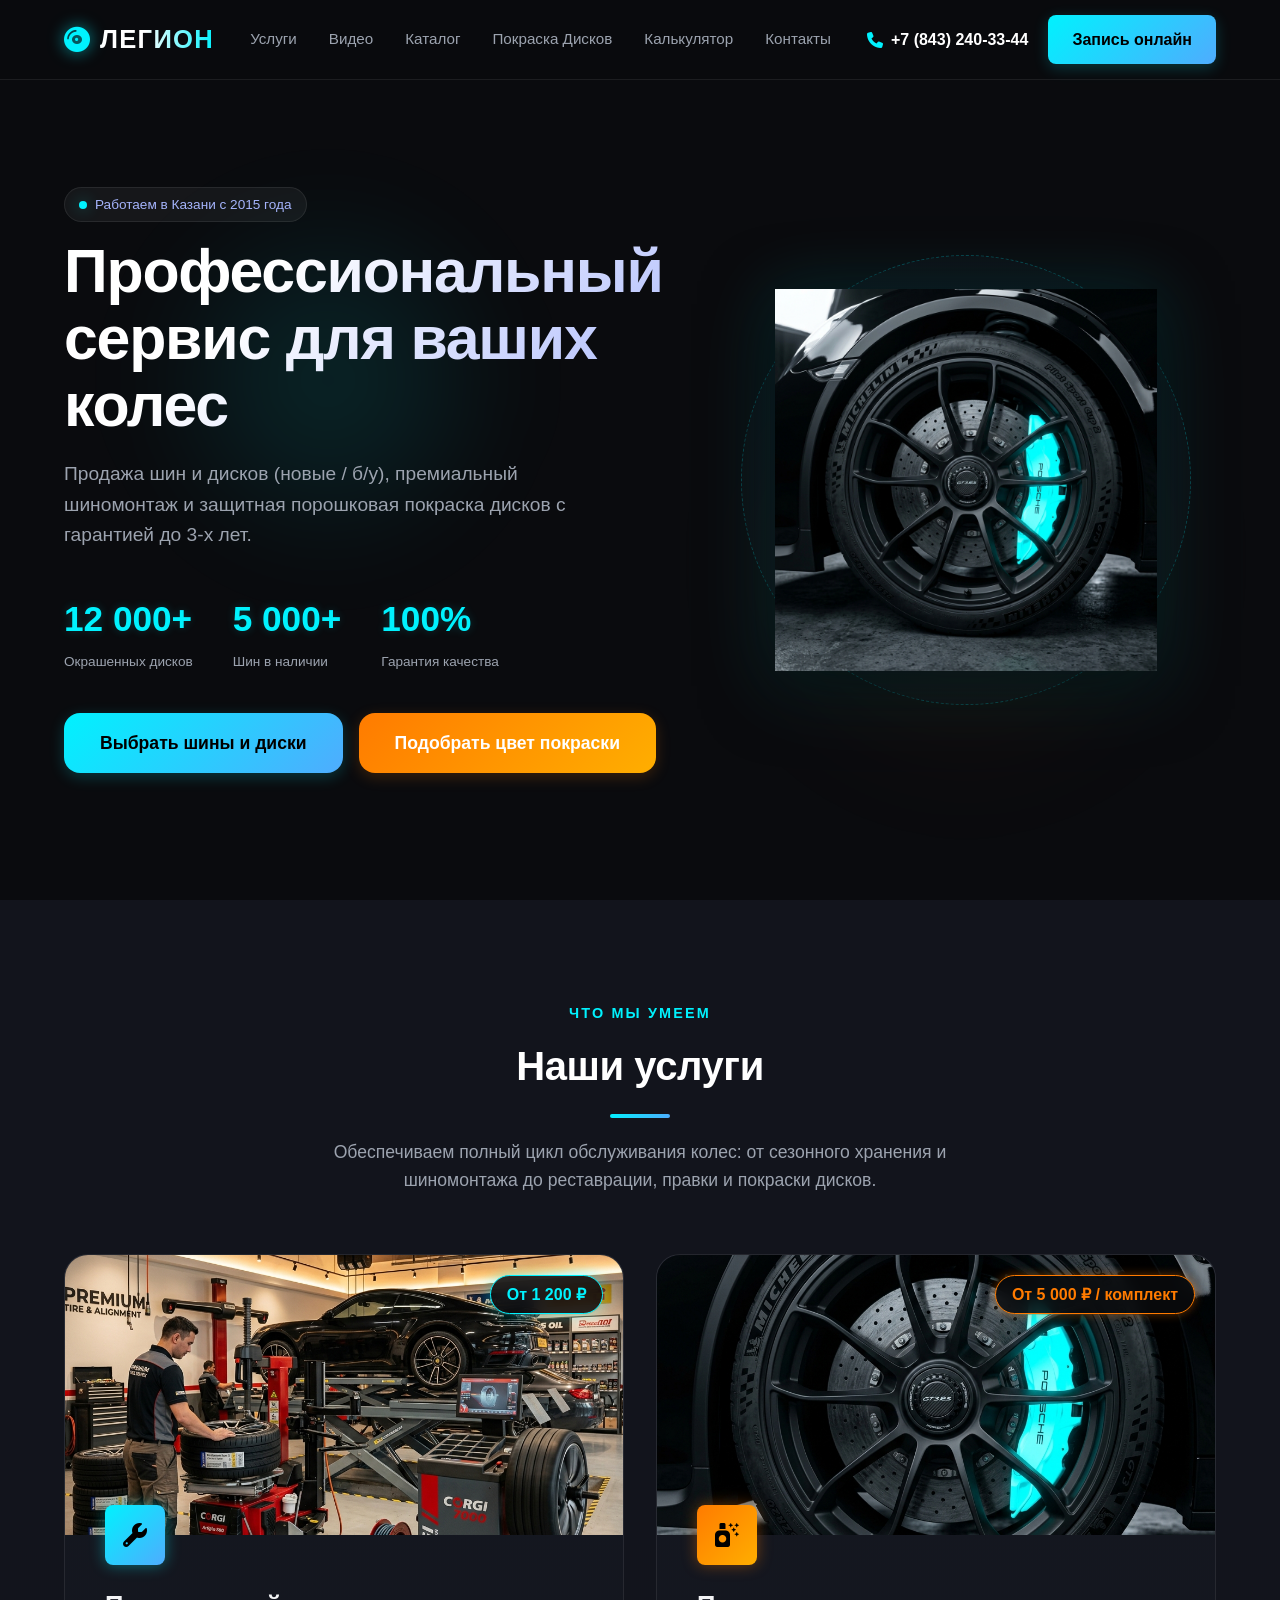
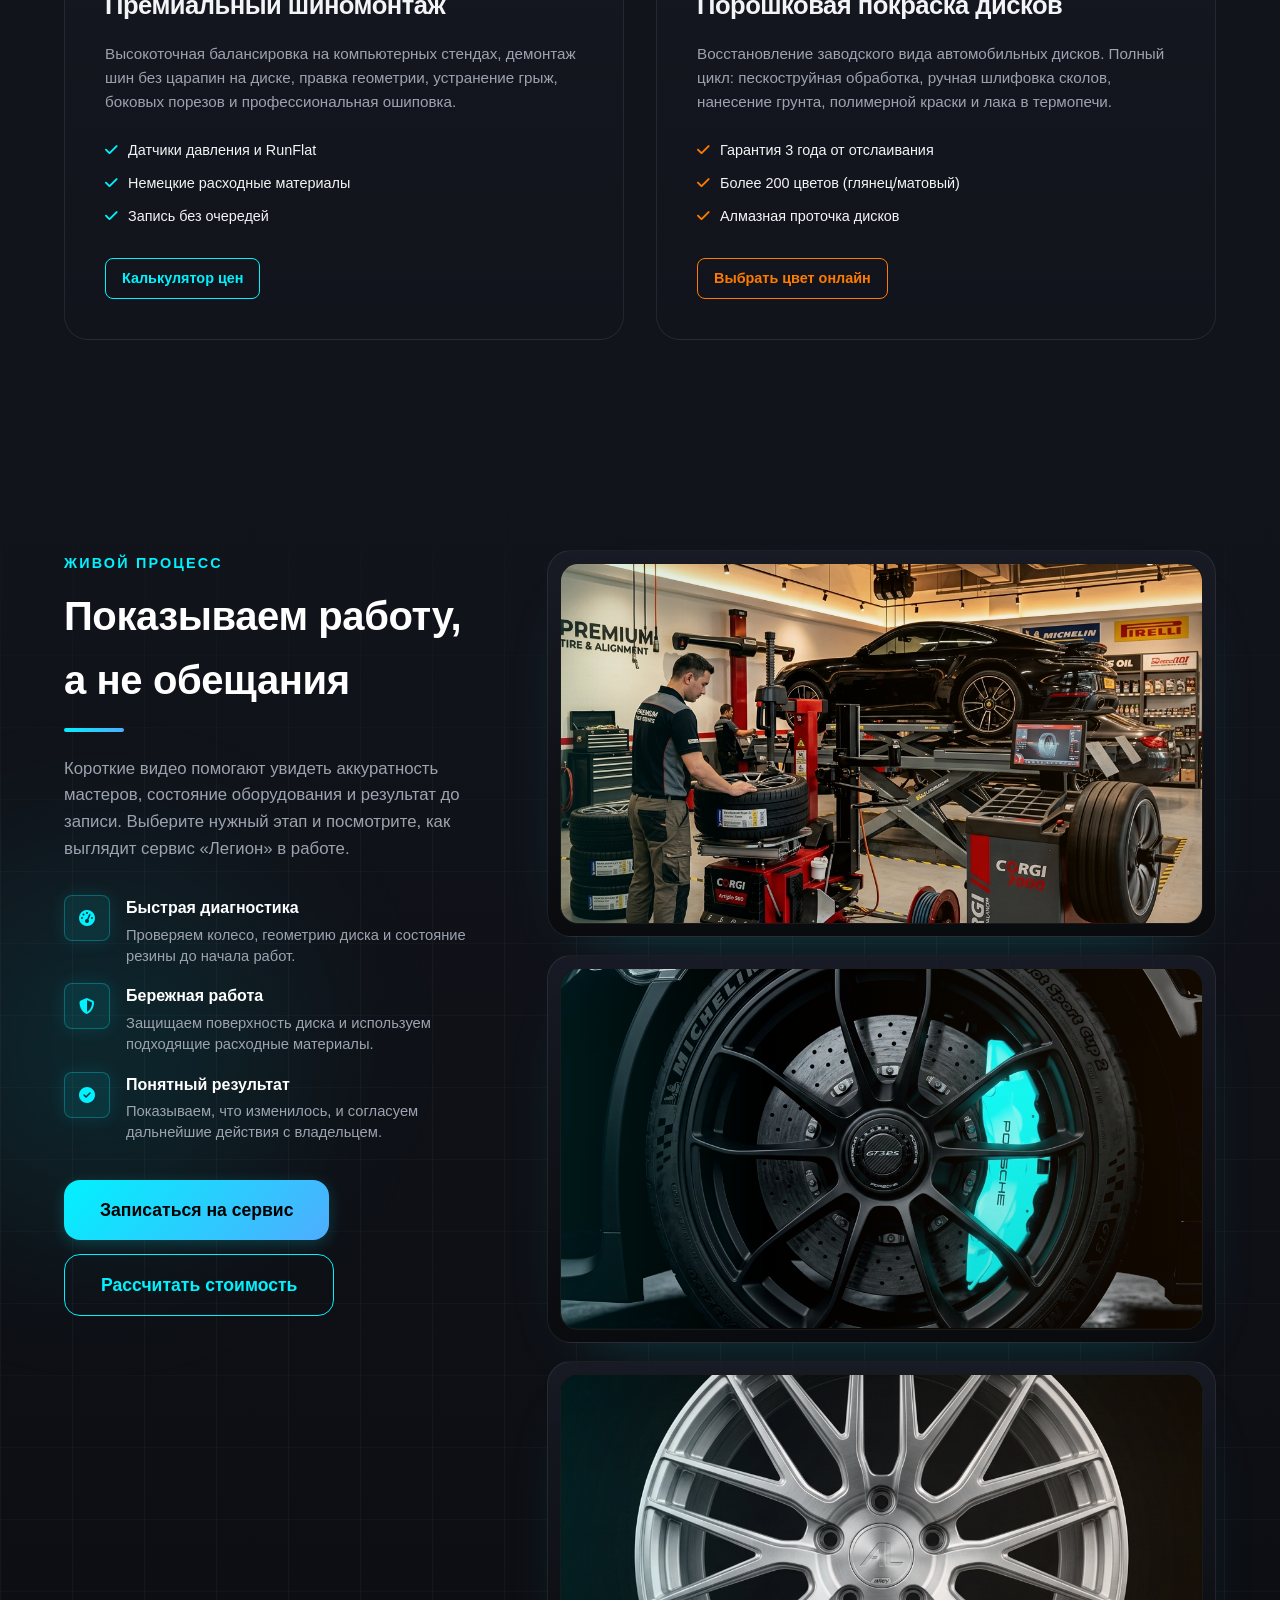
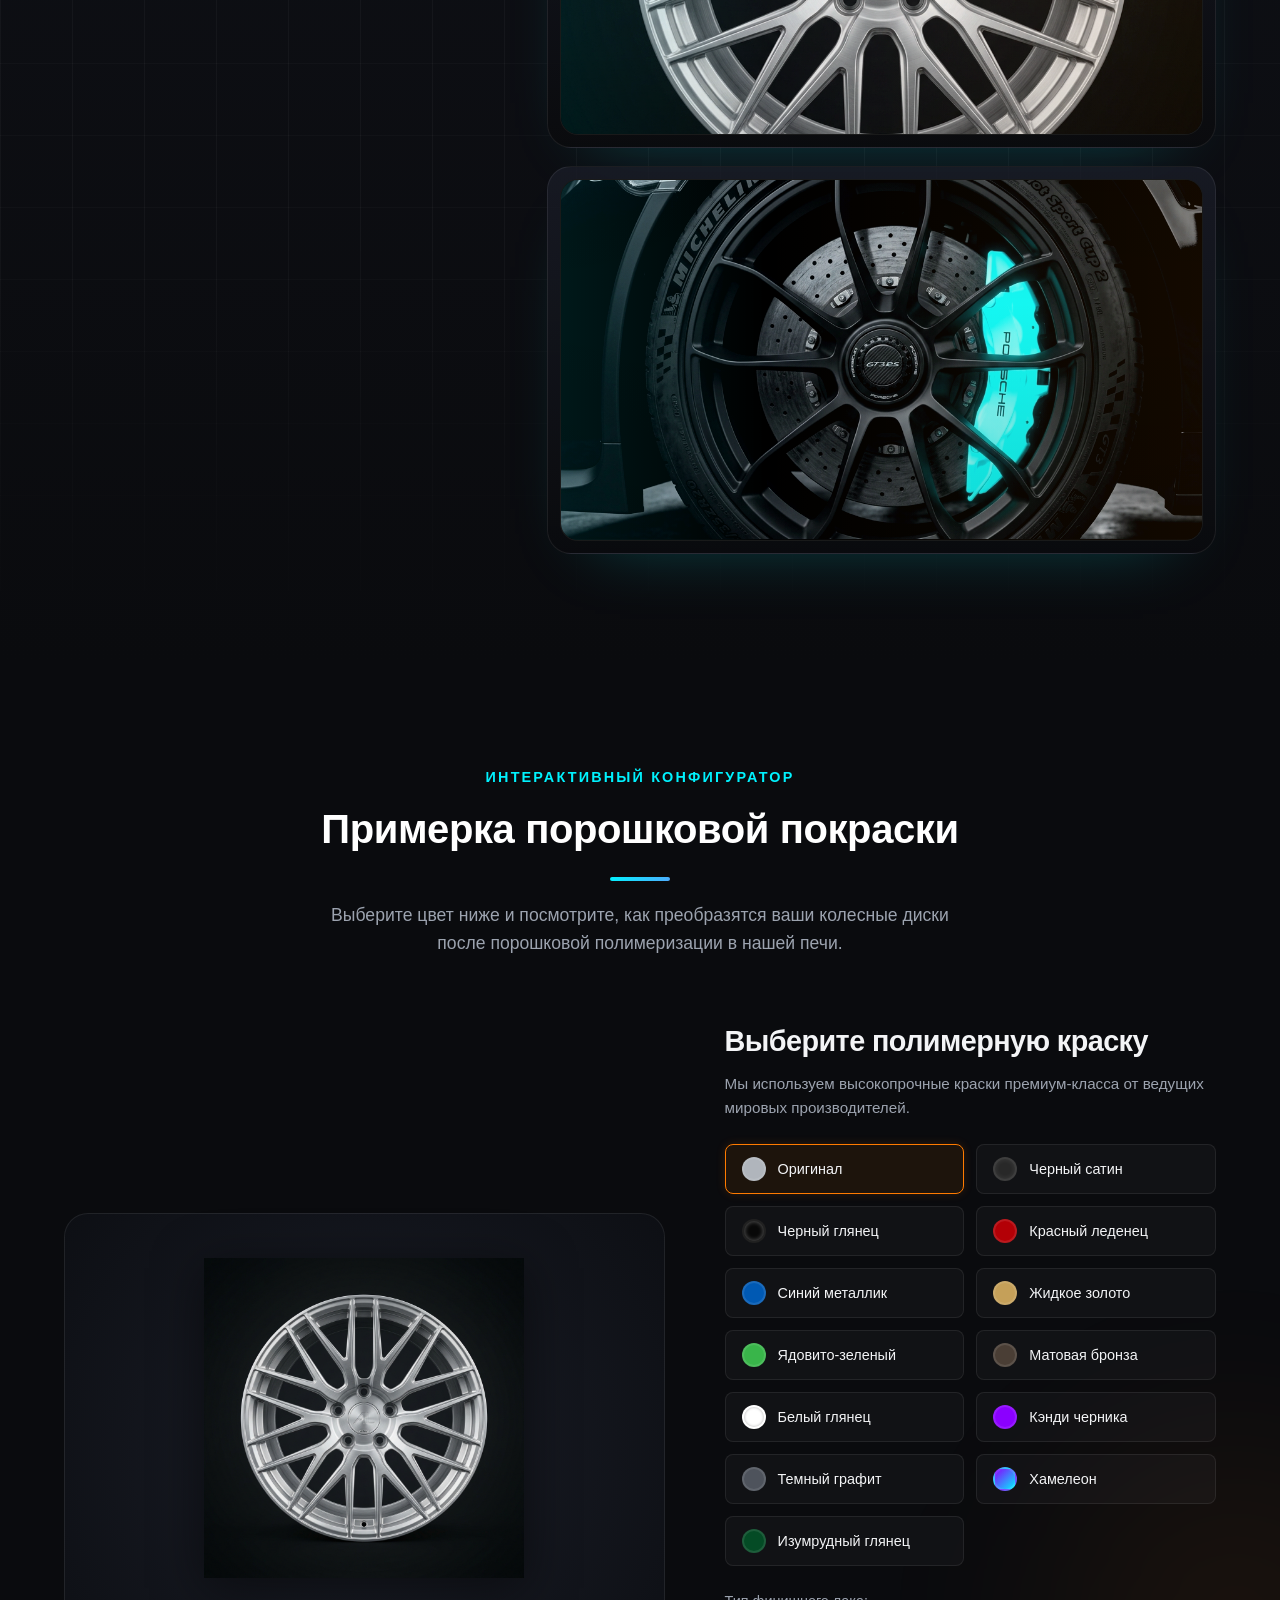
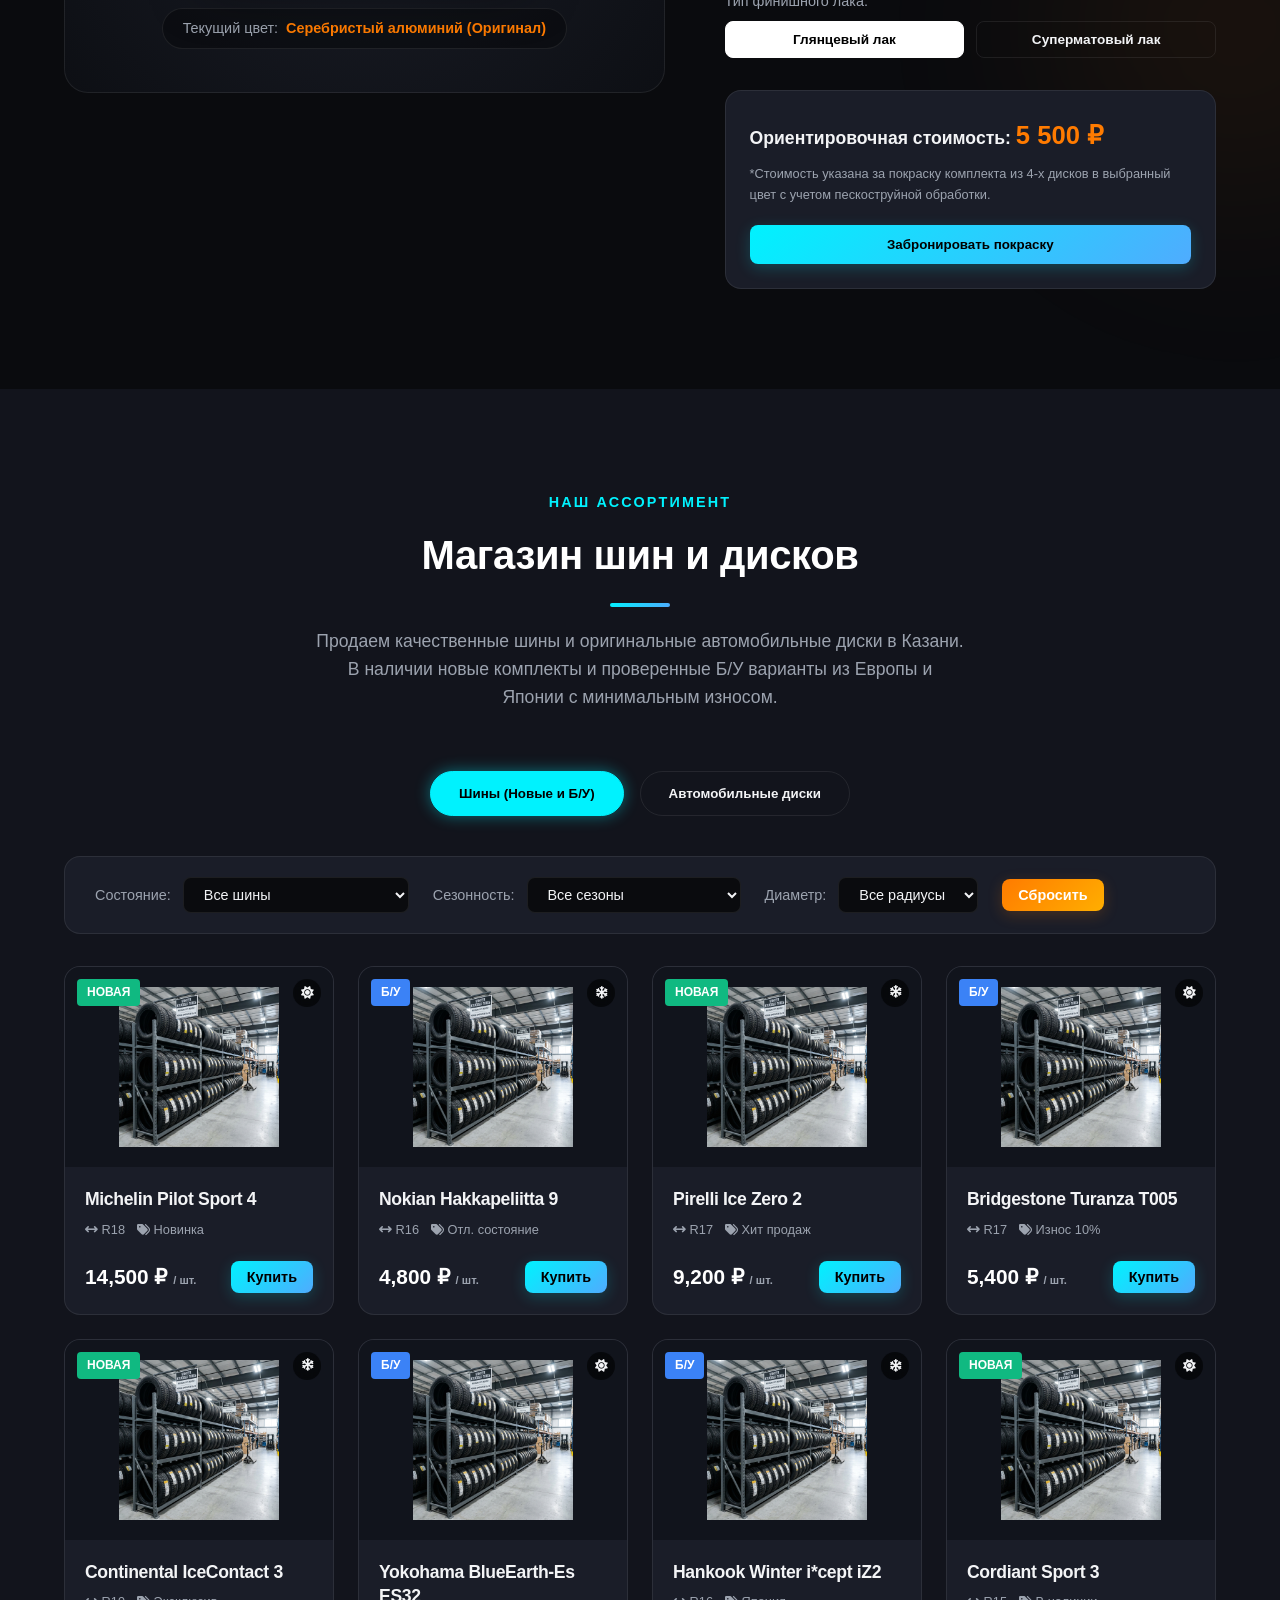
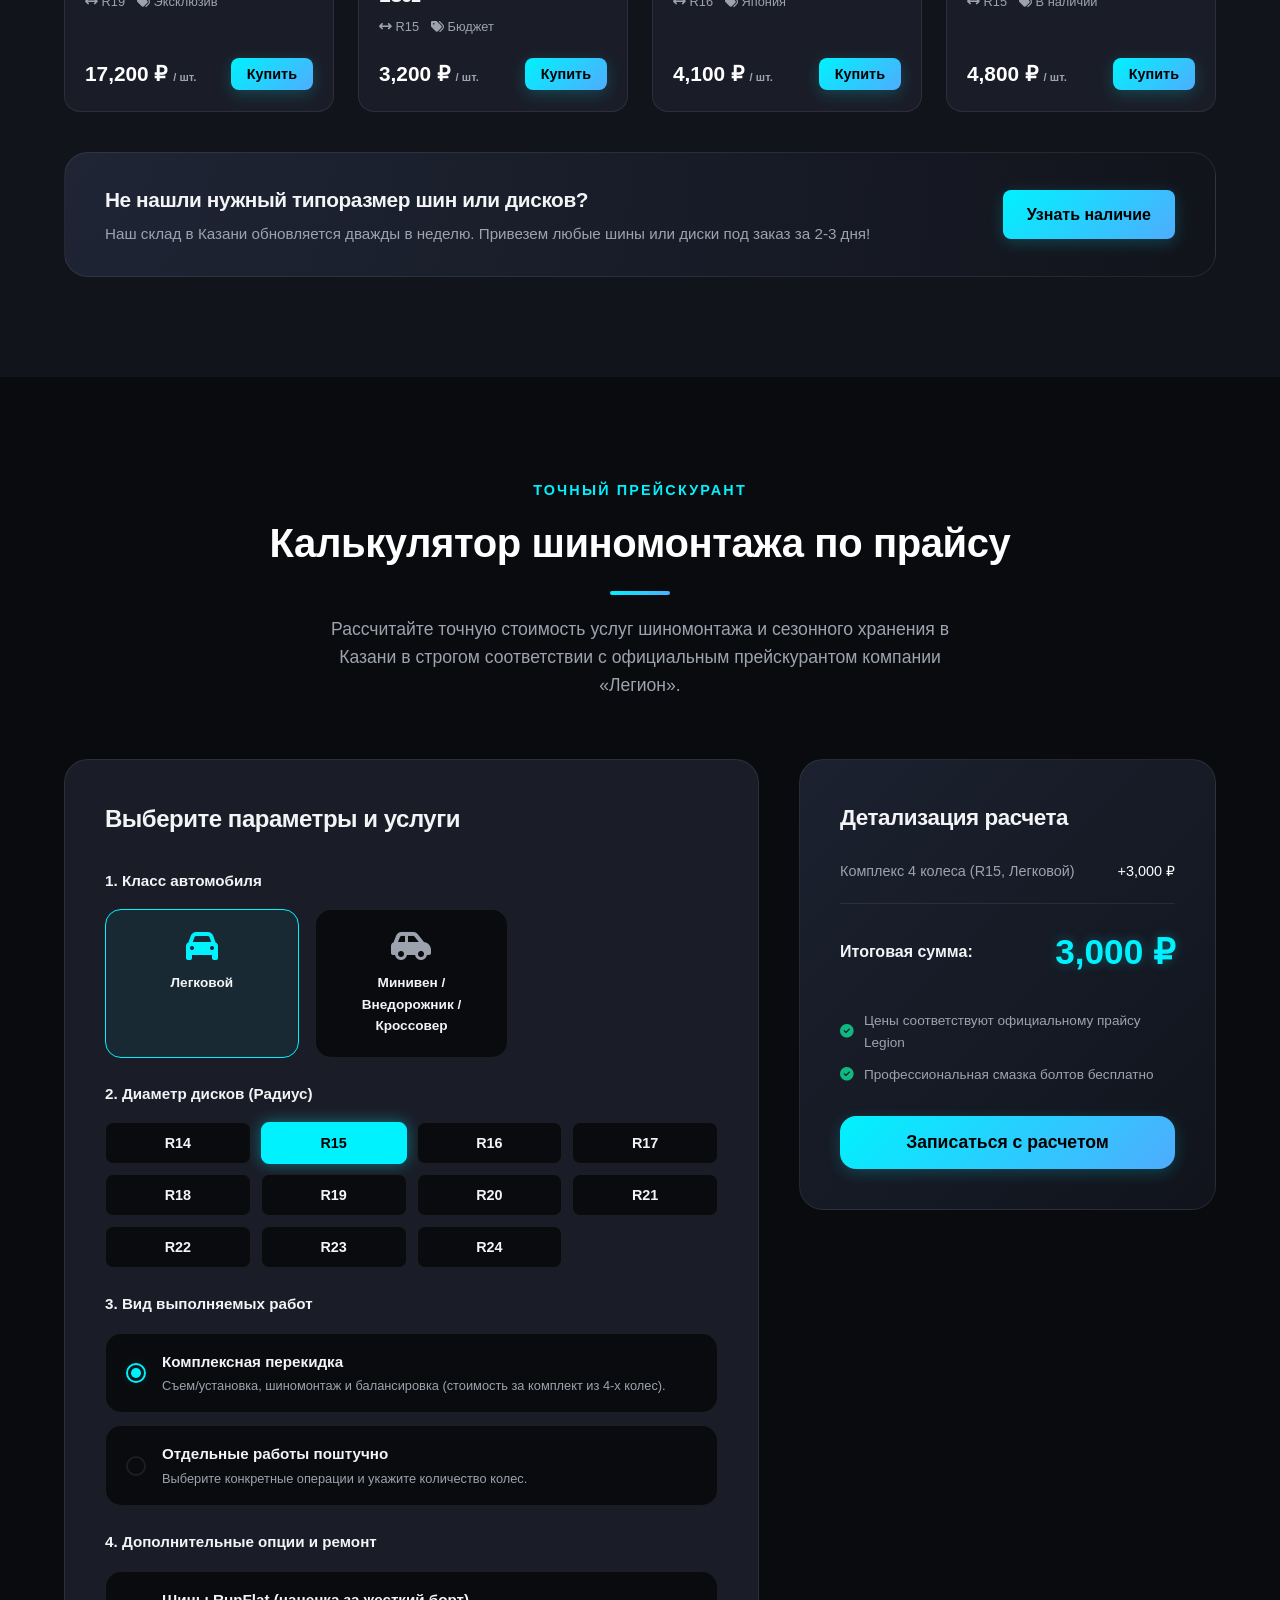
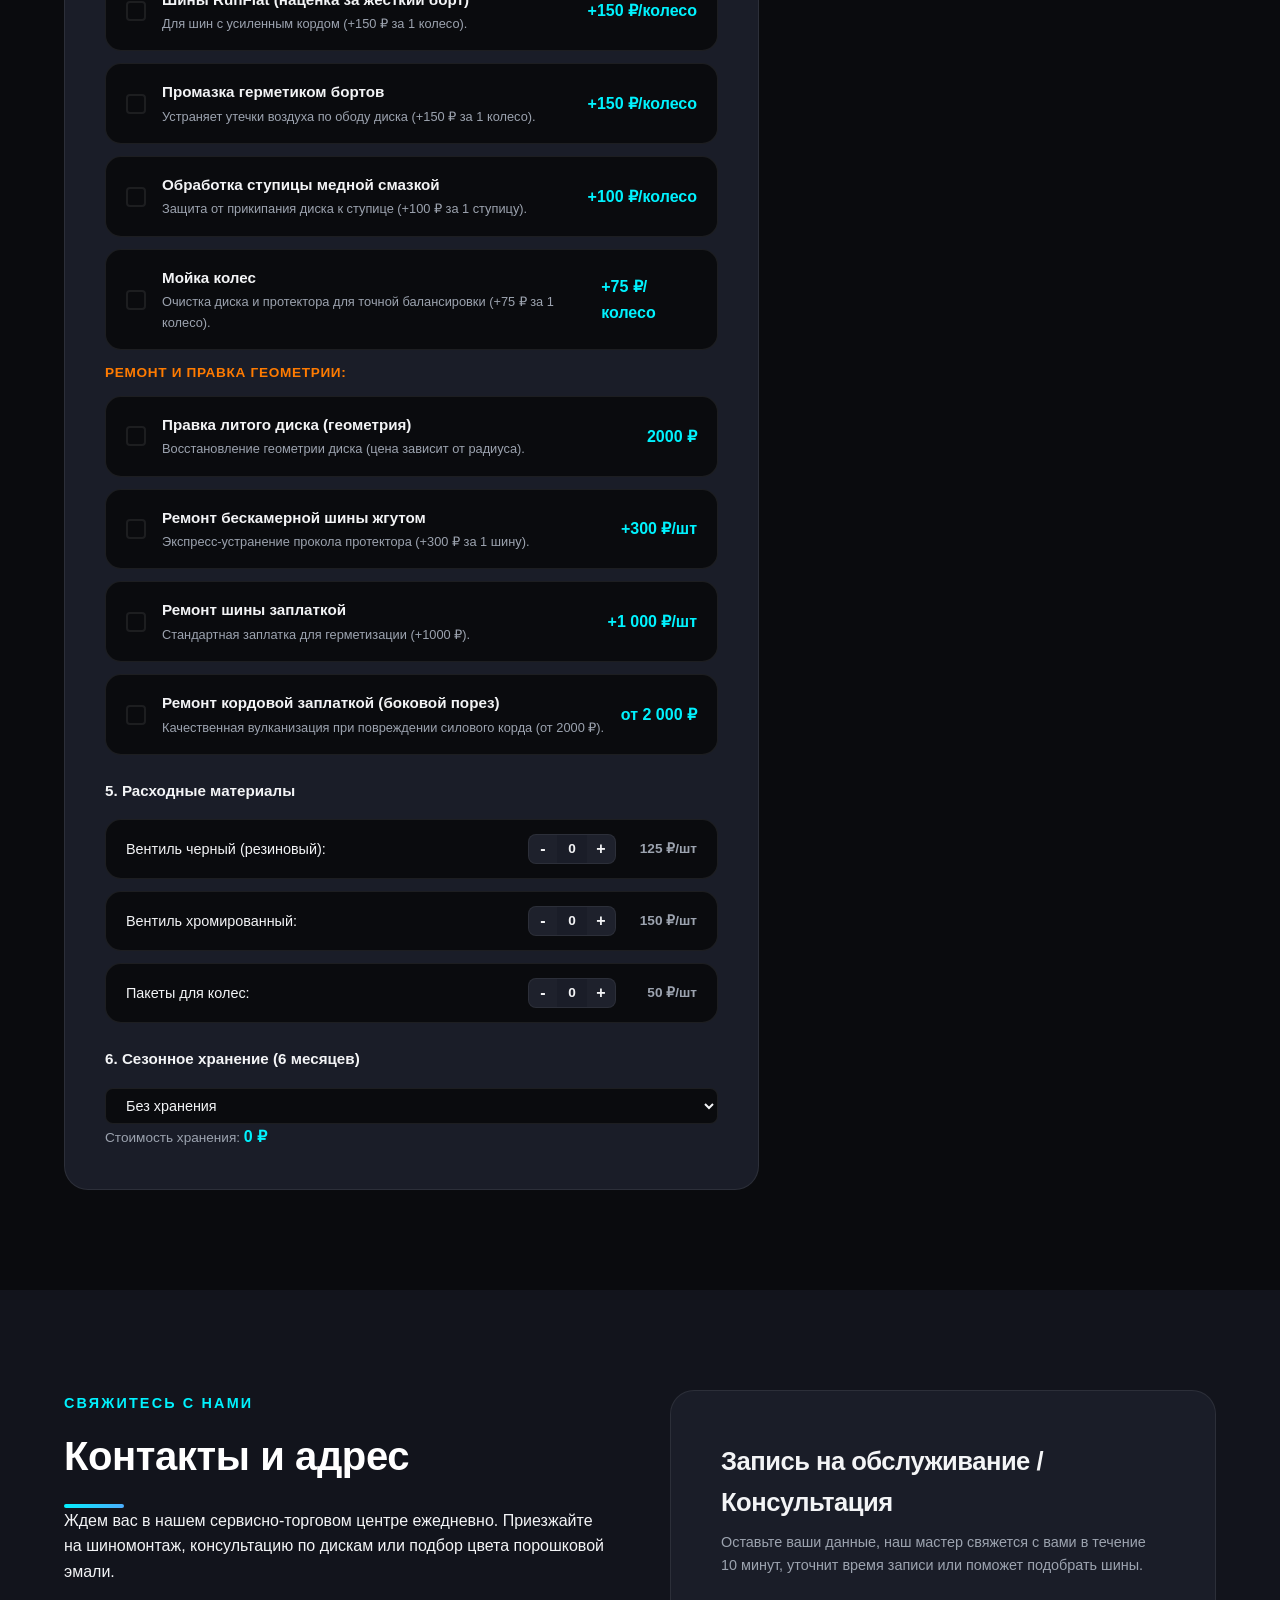
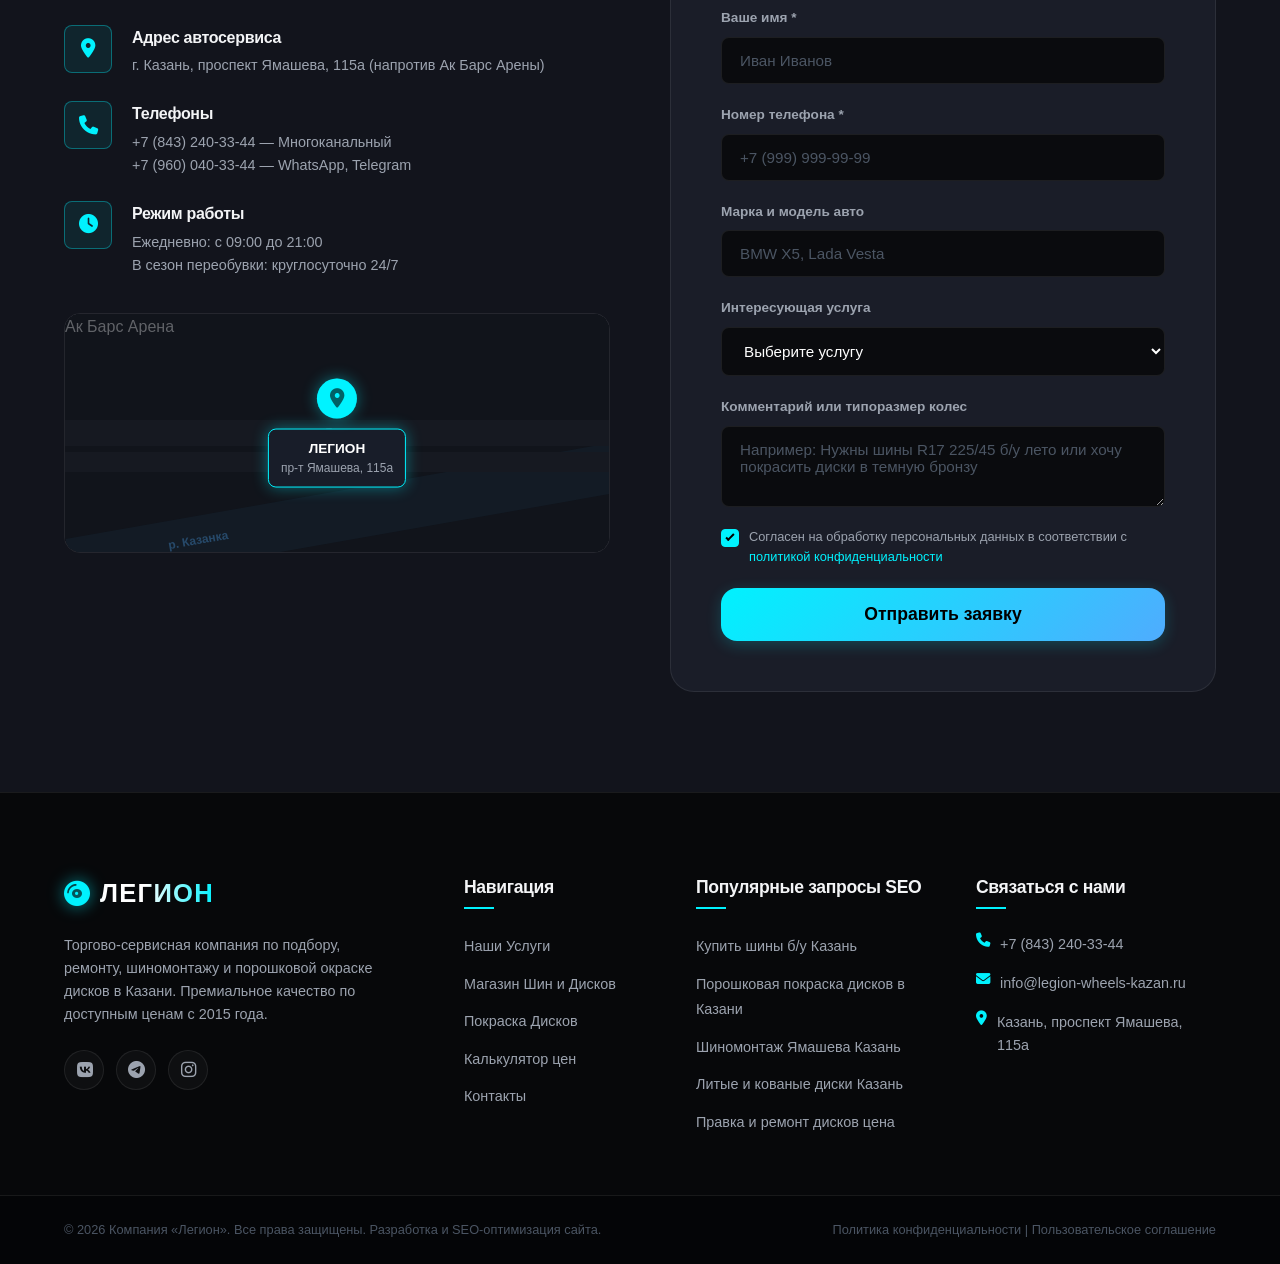
==== commit 352fb82f: "Show process videos on scroll" ====
--- a/index.html
+++ b/index.html
@@ -245,35 +245,38 @@
                 </div>
             </div>
 
-            <div class="process-video-panel reveal-item" aria-label="Видео процессов сервиса Легион">
-                <div class="process-video-frame">
-                    <video class="process-video" id="processVideo" autoplay muted loop playsinline preload="metadata" poster="images/tire_fitting.png">
-                        <source src="videos/service-installation.mp4" type="video/mp4">
-                    </video>
-                    <div class="process-video-overlay">
-                        <span class="process-video-kicker">Сейчас в кадре</span>
-                        <strong id="processVideoTitle">Установка колеса на автомобиль</strong>
-                    </div>
-                </div>
-
-                <div class="process-video-tabs" aria-label="Выбор видео">
-                    <button class="process-video-tab active" type="button" data-video-src="videos/service-installation.mp4" data-video-title="Установка колеса на автомобиль" aria-pressed="true">
-                        <i class="fa-solid fa-car-side"></i>
-                        <span>На машину</span>
-                    </button>
-                    <button class="process-video-tab" type="button" data-video-src="videos/wheel-spin-clean.mp4" data-video-title="Чистое вращение диска без лишних надписей" aria-pressed="false">
-                        <i class="fa-solid fa-compact-disc"></i>
-                        <span>Вращение</span>
-                    </button>
-                    <button class="process-video-tab" type="button" data-video-src="videos/wheel-before-after.mp4" data-video-title="Сравнение старого и обновленного колеса" aria-pressed="false">
-                        <i class="fa-solid fa-arrows-rotate"></i>
-                        <span>До / после</span>
-                    </button>
-                    <button class="process-video-tab" type="button" data-video-src="videos/legion-brand-motion.mp4" data-video-title="Фирменная заставка Легион" aria-pressed="false">
-                        <i class="fa-solid fa-bolt"></i>
-                        <span>Legion</span>
-                    </button>
-                </div>
+            <div class="process-video-reel reveal-item" aria-label="Видео процессов сервиса Легион">
+                <article class="process-video-card">
+                    <div class="process-video-frame">
+                        <video class="process-video" muted loop playsinline preload="metadata" poster="images/tire_fitting.png">
+                            <source src="videos/service-installation.mp4" type="video/mp4">
+                        </video>
+                    </div>
+                </article>
+
+                <article class="process-video-card">
+                    <div class="process-video-frame">
+                        <video class="process-video" muted loop playsinline preload="metadata" poster="images/hero_wheel.png">
+                            <source src="videos/wheel-spin-clean.mp4" type="video/mp4">
+                        </video>
+                    </div>
+                </article>
+
+                <article class="process-video-card">
+                    <div class="process-video-frame">
+                        <video class="process-video" muted loop playsinline preload="metadata" poster="images/powder_paint_base.png">
+                            <source src="videos/wheel-before-after.mp4" type="video/mp4">
+                        </video>
+                    </div>
+                </article>
+
+                <article class="process-video-card">
+                    <div class="process-video-frame">
+                        <video class="process-video" muted loop playsinline preload="metadata" poster="images/hero_wheel.png">
+                            <source src="videos/legion-brand-motion.mp4" type="video/mp4">
+                        </video>
+                    </div>
+                </article>
             </div>
         </div>
     </section>
--- a/styles.css
+++ b/styles.css
@@ -694,9 +694,9 @@
     position: relative;
     z-index: 2;
     display: grid;
-    grid-template-columns: 0.86fr 1.14fr;
+    grid-template-columns: 0.78fr 1.22fr;
     gap: 56px;
-    align-items: center;
+    align-items: start;
 }
 
 .process-copy .section-title {
@@ -760,18 +760,23 @@
     flex-wrap: wrap;
 }
 
-.process-video-panel {
+.process-video-reel {
+    display: grid;
+    gap: 18px;
+}
+
+.process-video-card {
     border: 1px solid var(--color-border);
     border-radius: var(--border-radius-lg);
     background: linear-gradient(180deg, rgba(26, 29, 40, 0.78), rgba(10, 11, 14, 0.92));
-    box-shadow: 0 32px 80px -42px rgba(0, 242, 254, 0.38);
-    padding: 14px;
+    box-shadow: 0 28px 70px -48px rgba(0, 242, 254, 0.34);
+    padding: 12px;
 }
 
 .process-video-frame {
     position: relative;
     overflow: hidden;
-    aspect-ratio: 16 / 10;
+    aspect-ratio: 16 / 9;
     border-radius: 18px;
     background: #050607;
     border: 1px solid rgba(255, 255, 255, 0.08);
@@ -786,93 +791,14 @@
     transition: opacity 180ms ease, transform 420ms ease;
 }
 
-.process-video.is-switching {
-    opacity: 0;
-    transform: scale(1.02);
-}
-
 .process-video-frame::after {
     content: '';
     position: absolute;
     inset: 0;
     background:
-        linear-gradient(180deg, transparent 46%, rgba(0, 0, 0, 0.76) 100%),
-        linear-gradient(90deg, rgba(0, 242, 254, 0.16), transparent 32%, rgba(255, 123, 0, 0.12));
+        linear-gradient(180deg, rgba(0, 0, 0, 0.08), transparent 34%, rgba(0, 0, 0, 0.12)),
+        linear-gradient(90deg, rgba(0, 242, 254, 0.1), transparent 32%, rgba(255, 123, 0, 0.08));
     pointer-events: none;
-}
-
-.process-video-overlay {
-    position: absolute;
-    left: 22px;
-    right: 22px;
-    bottom: 20px;
-    z-index: 2;
-    display: grid;
-    gap: 4px;
-}
-
-.process-video-kicker {
-    color: var(--color-primary);
-    font-size: 0.76rem;
-    font-weight: 700;
-    text-transform: uppercase;
-    letter-spacing: 0.14em;
-}
-
-.process-video-overlay strong {
-    color: #fff;
-    font-family: var(--font-heading);
-    font-size: clamp(1.1rem, 2vw, 1.7rem);
-    line-height: 1.08;
-}
-
-.process-video-tabs {
-    display: grid;
-    grid-template-columns: repeat(4, minmax(0, 1fr));
-    gap: 10px;
-    margin-top: 12px;
-}
-
-.process-video-tab {
-    min-height: 76px;
-    display: grid;
-    align-content: center;
-    justify-items: center;
-    gap: 7px;
-    padding: 12px 8px;
-    border-radius: var(--border-radius-sm);
-    border: 1px solid var(--color-border);
-    background: rgba(255, 255, 255, 0.035);
-    color: var(--color-text-muted);
-    cursor: pointer;
-    transition: var(--transition-smooth);
-}
-
-.process-video-tab i {
-    color: var(--color-primary);
-    font-size: 1.1rem;
-}
-
-.process-video-tab span {
-    font-size: 0.84rem;
-    font-weight: 700;
-    line-height: 1.15;
-    text-align: center;
-}
-
-.process-video-tab:hover,
-.process-video-tab:focus-visible {
-    border-color: rgba(0, 242, 254, 0.42);
-    background: rgba(0, 242, 254, 0.07);
-    color: #fff;
-    outline: none;
-}
-
-.process-video-tab.active {
-    border-color: var(--color-primary);
-    background: rgba(0, 242, 254, 0.12);
-    color: #fff;
-    box-shadow: 0 0 16px rgba(0, 242, 254, 0.16);
 }
 
 /* 8. Powder Coating Visualizer Section */
@@ -2161,7 +2087,6 @@
     .filter-toolbar { flex-direction: column; align-items: stretch; }
     
     .color-groups { grid-template-columns: 1fr; }
-    .process-video-tabs { grid-template-columns: repeat(2, minmax(0, 1fr)); }
     .process-actions .btn { flex: 1 1 220px; }
     
     .info-card-content { margin-bottom: 20px; }
@@ -2475,28 +2400,13 @@
         flex-direction: column;
         margin-top: 28px;
     }
-    .process-video-panel {
+    .process-video-card {
         padding: 10px;
         border-radius: var(--border-radius-md);
     }
     .process-video-frame {
         aspect-ratio: 4 / 5;
         border-radius: 12px;
-    }
-    .process-video-overlay {
-        left: 14px;
-        right: 14px;
-        bottom: 14px;
-    }
-    .process-video-tabs {
-        gap: 8px;
-    }
-    .process-video-tab {
-        min-height: 62px;
-        padding: 10px 6px;
-    }
-    .process-video-tab span {
-        font-size: 0.78rem;
     }
     
     /* Visualizer Section */
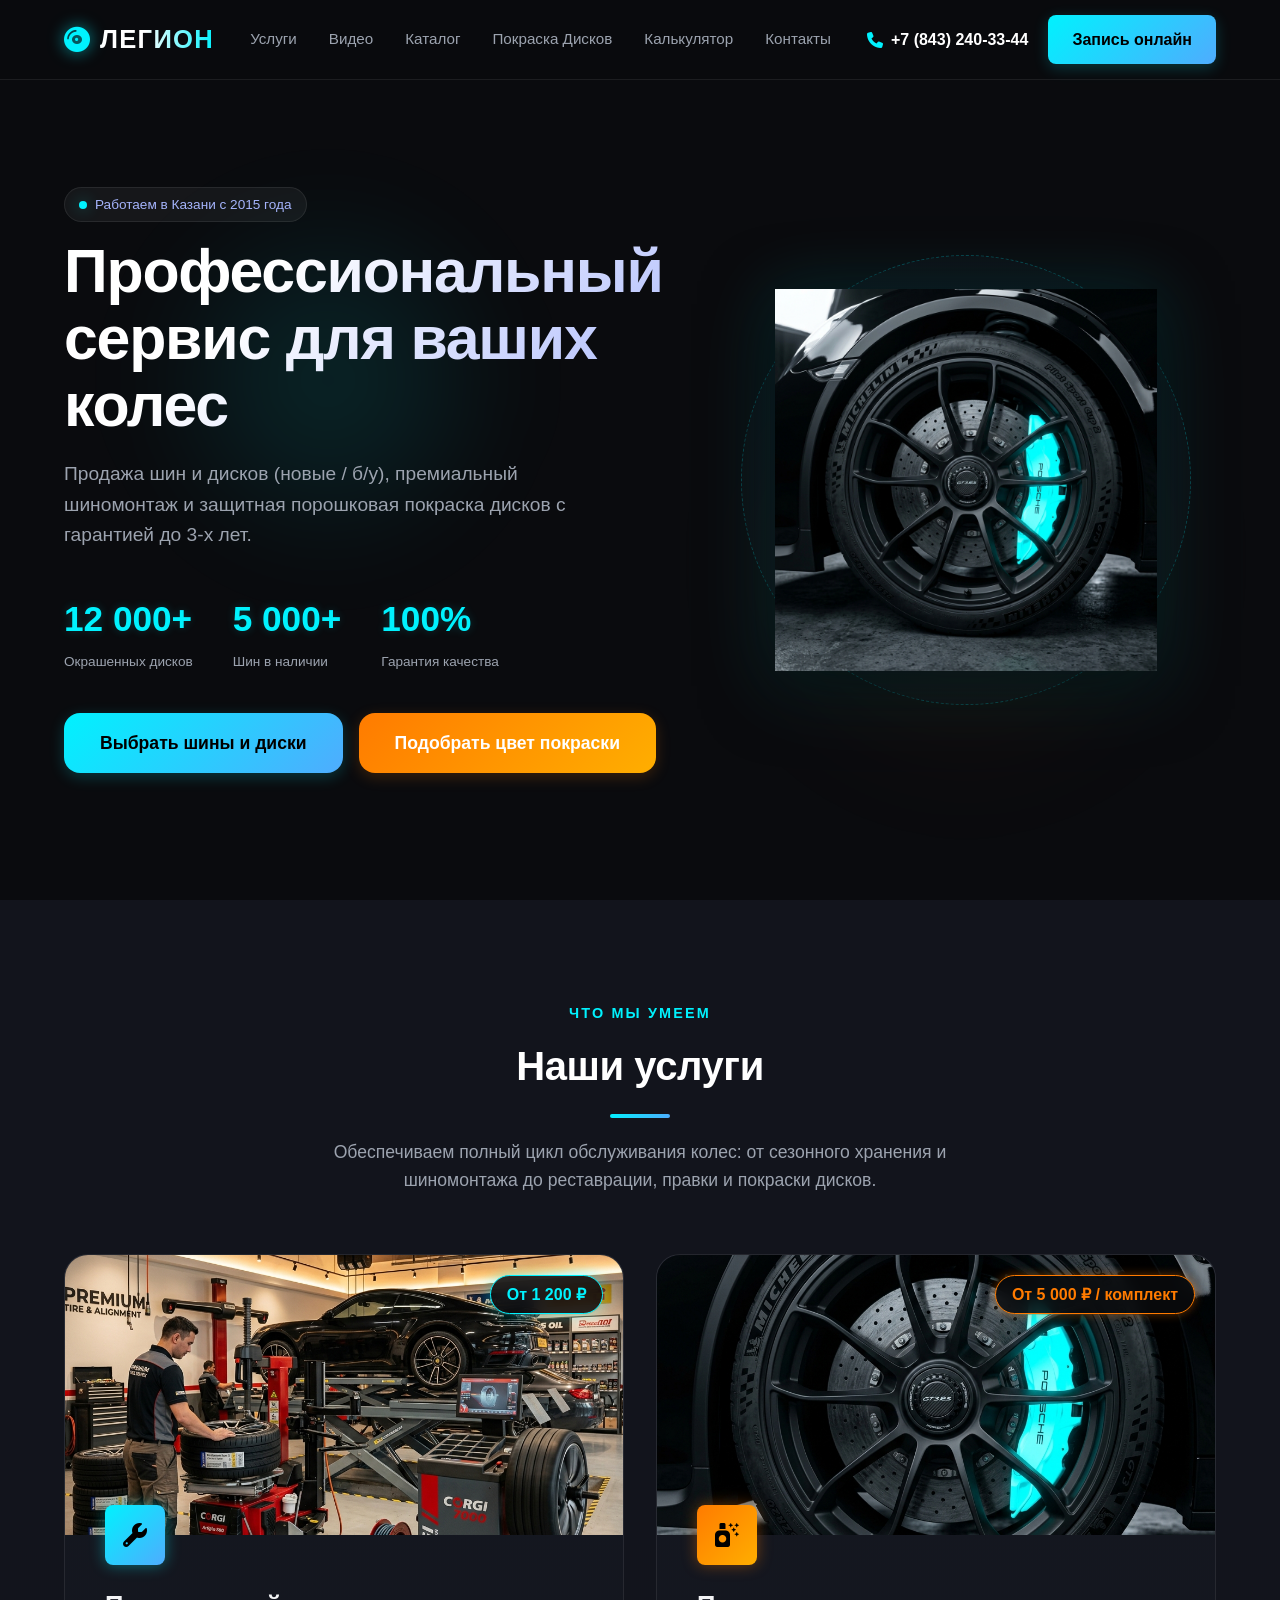
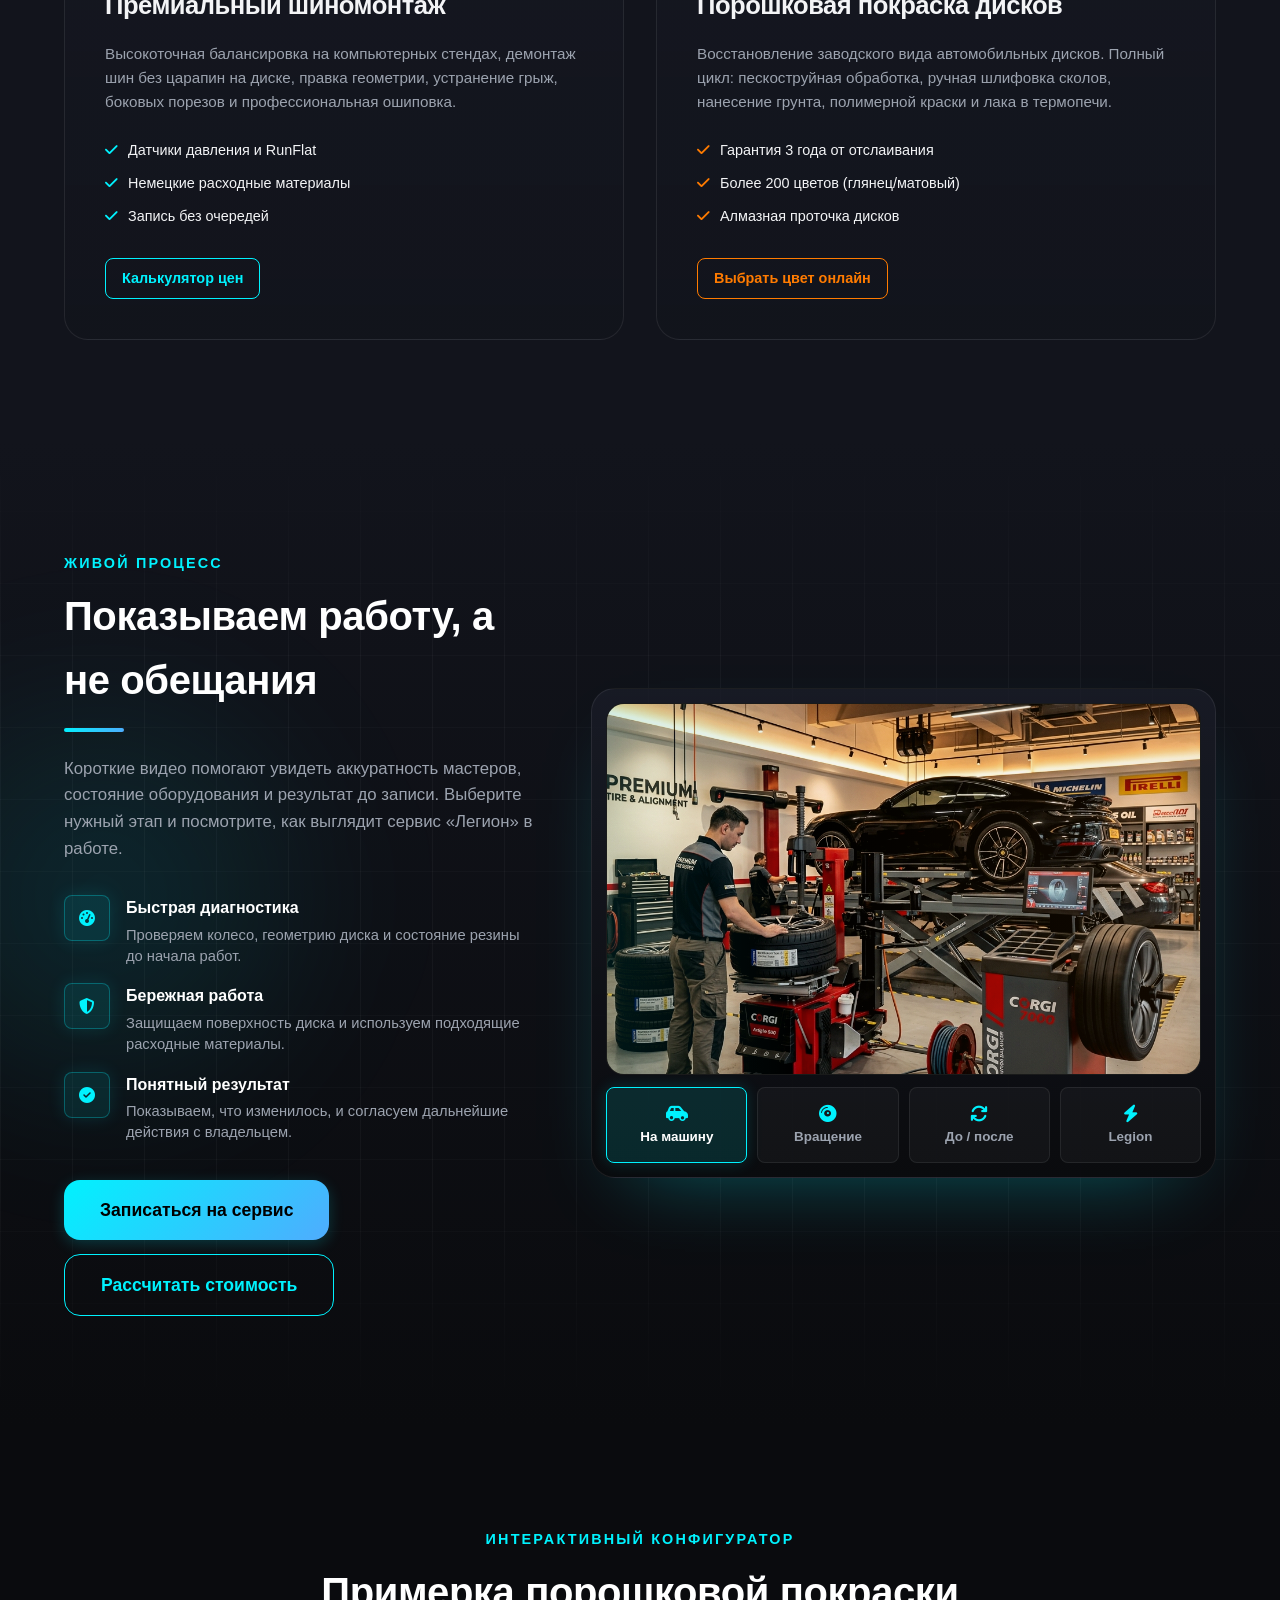
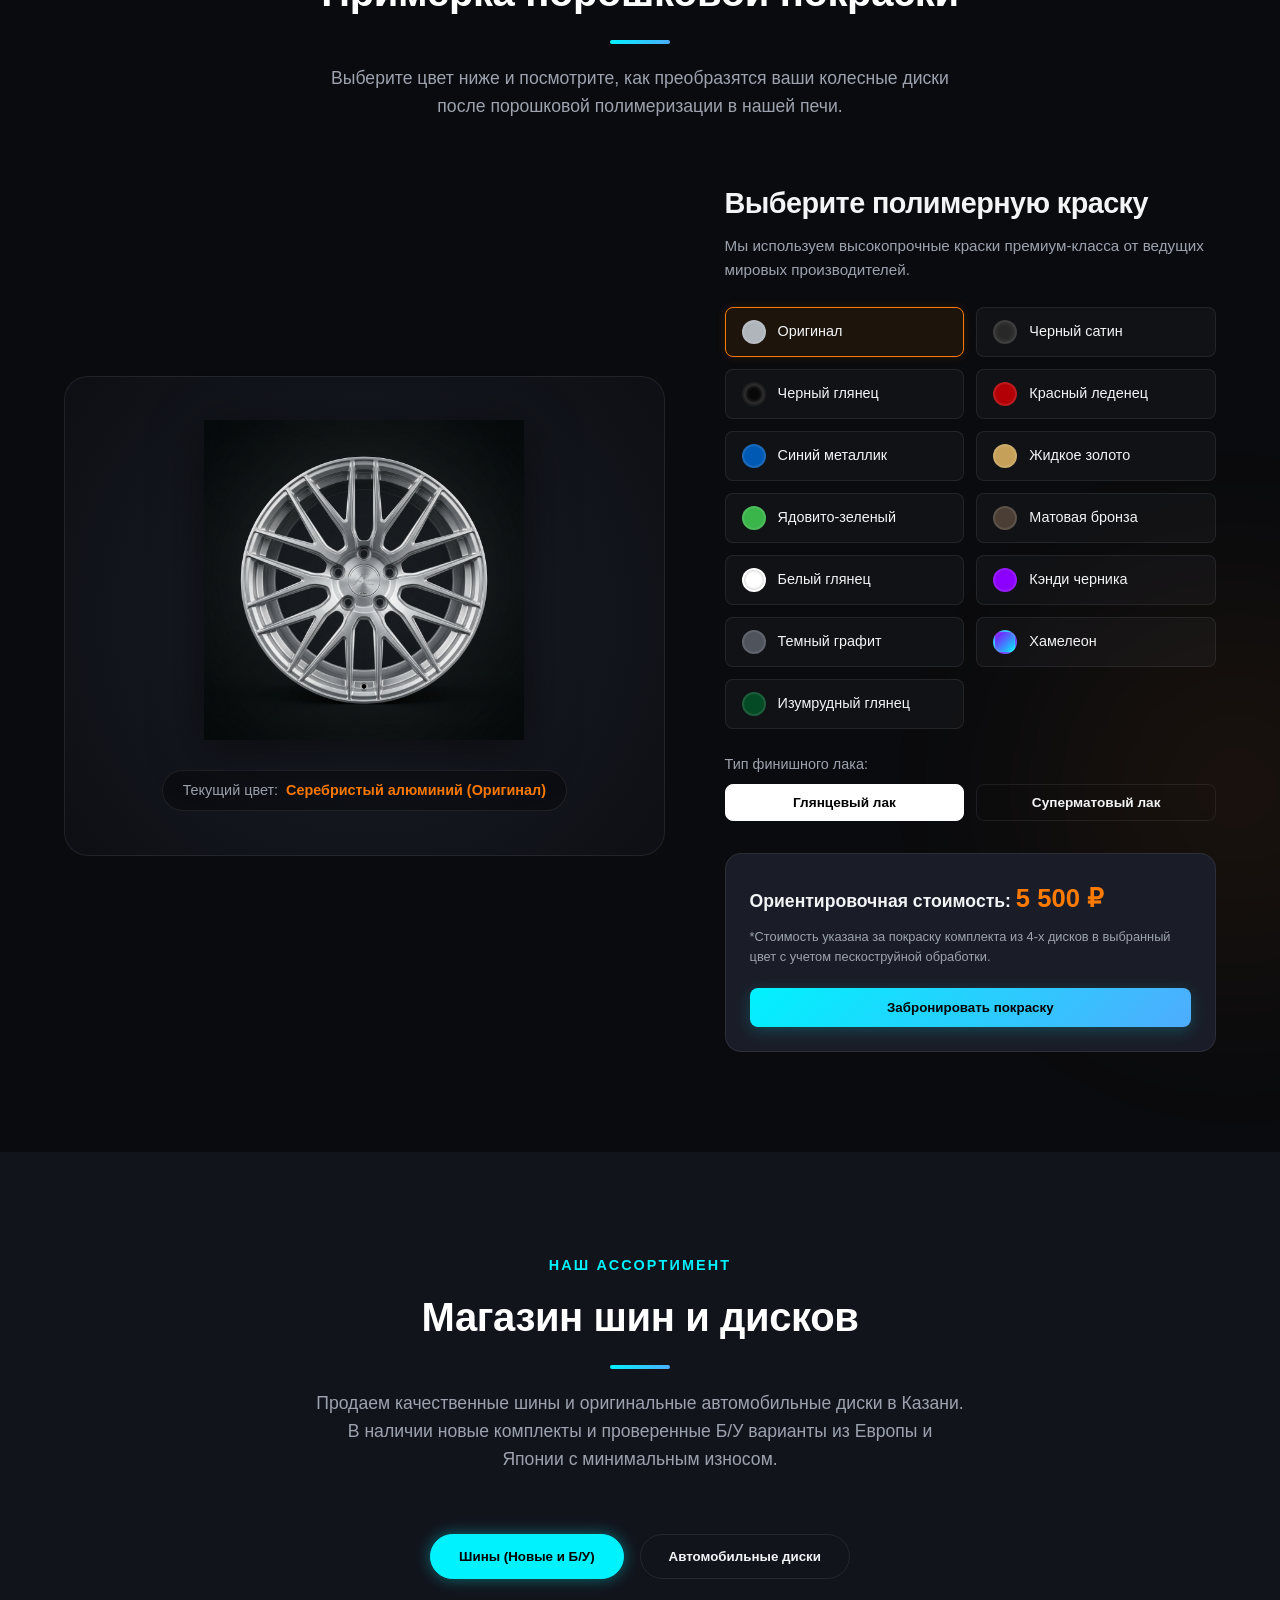
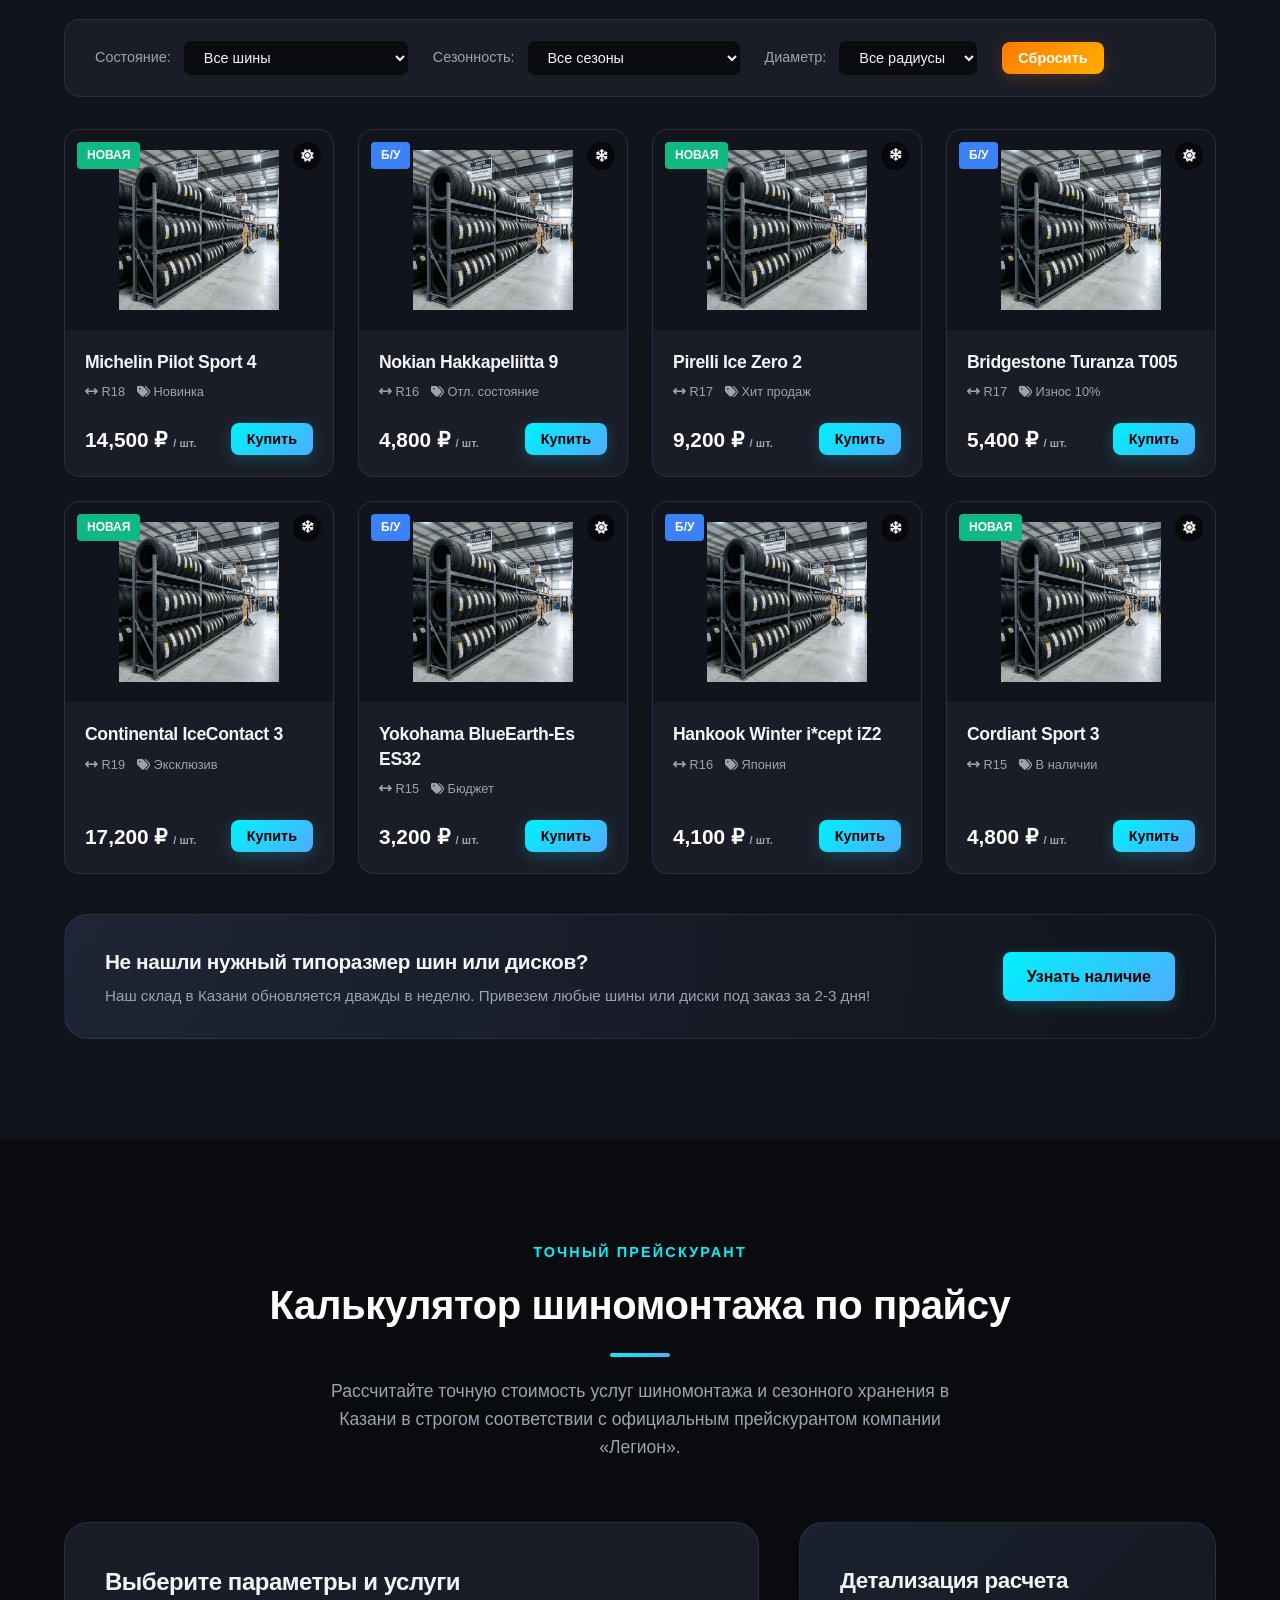
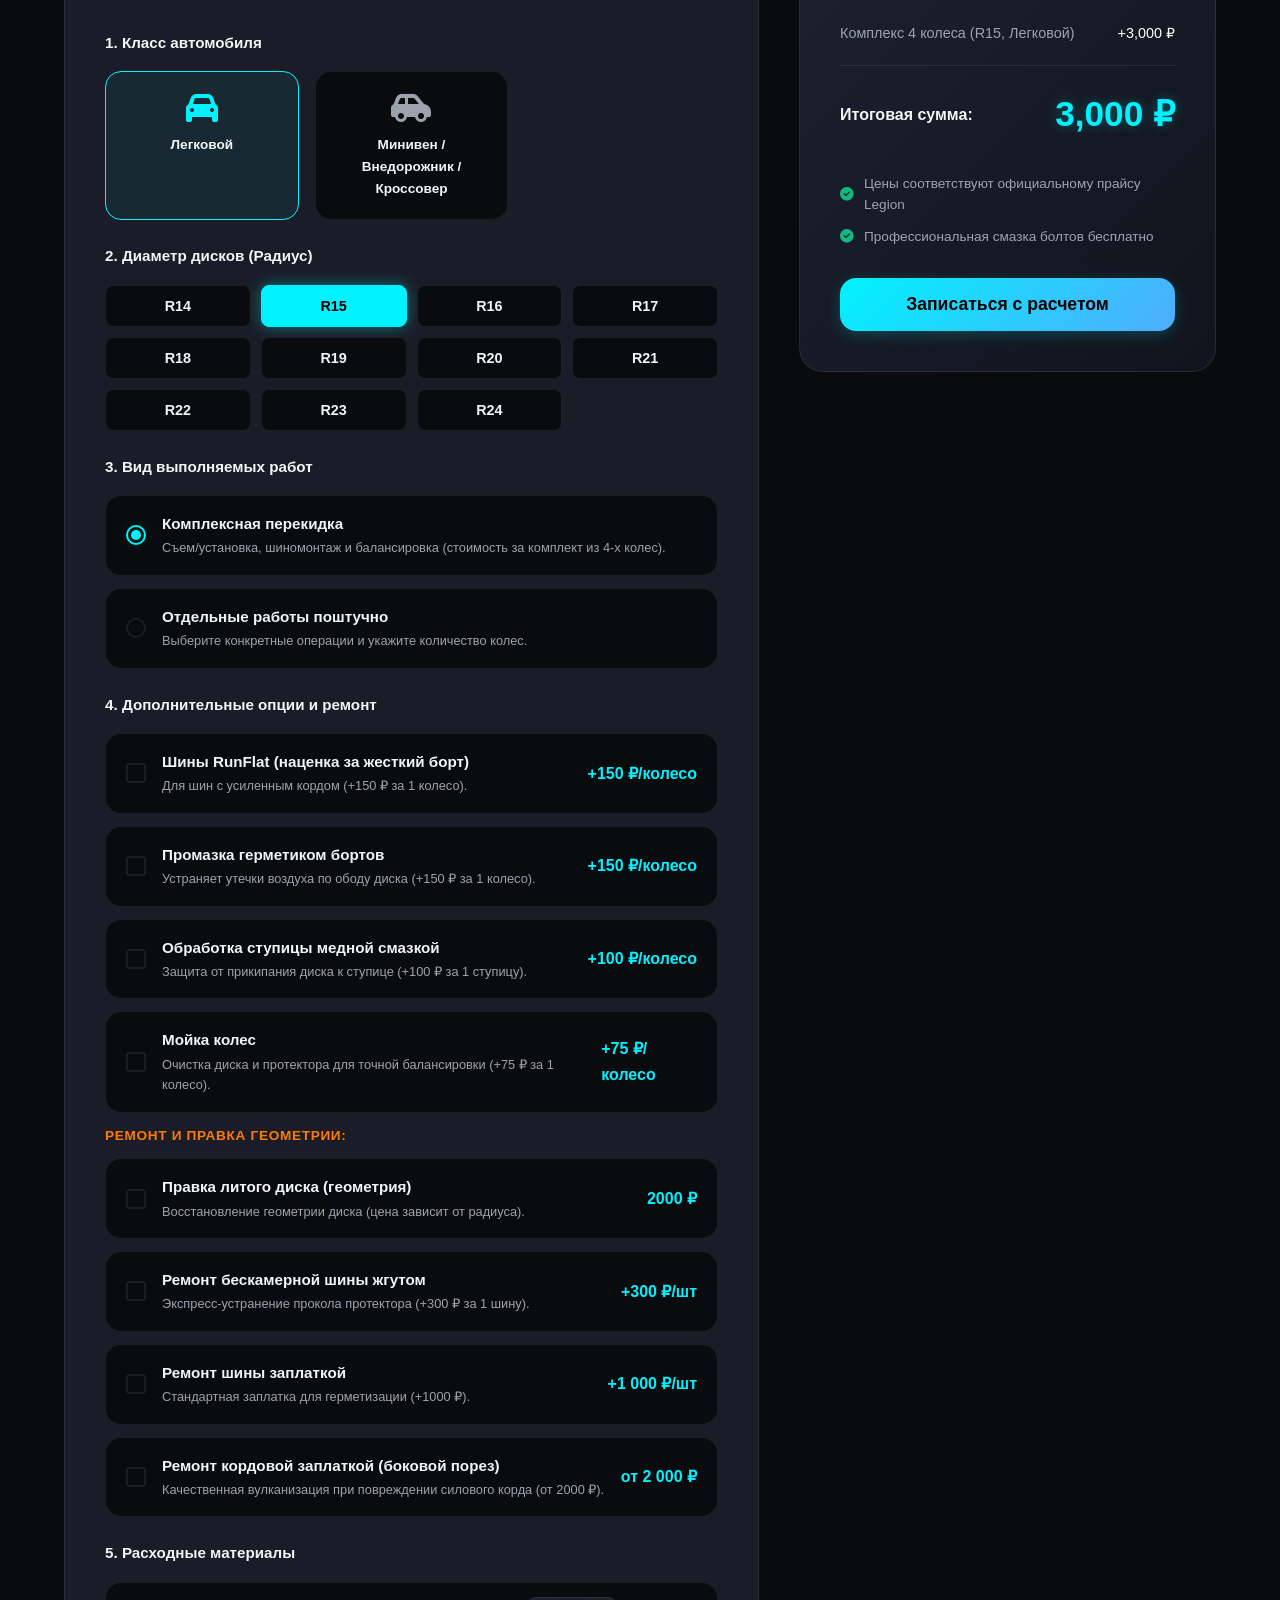
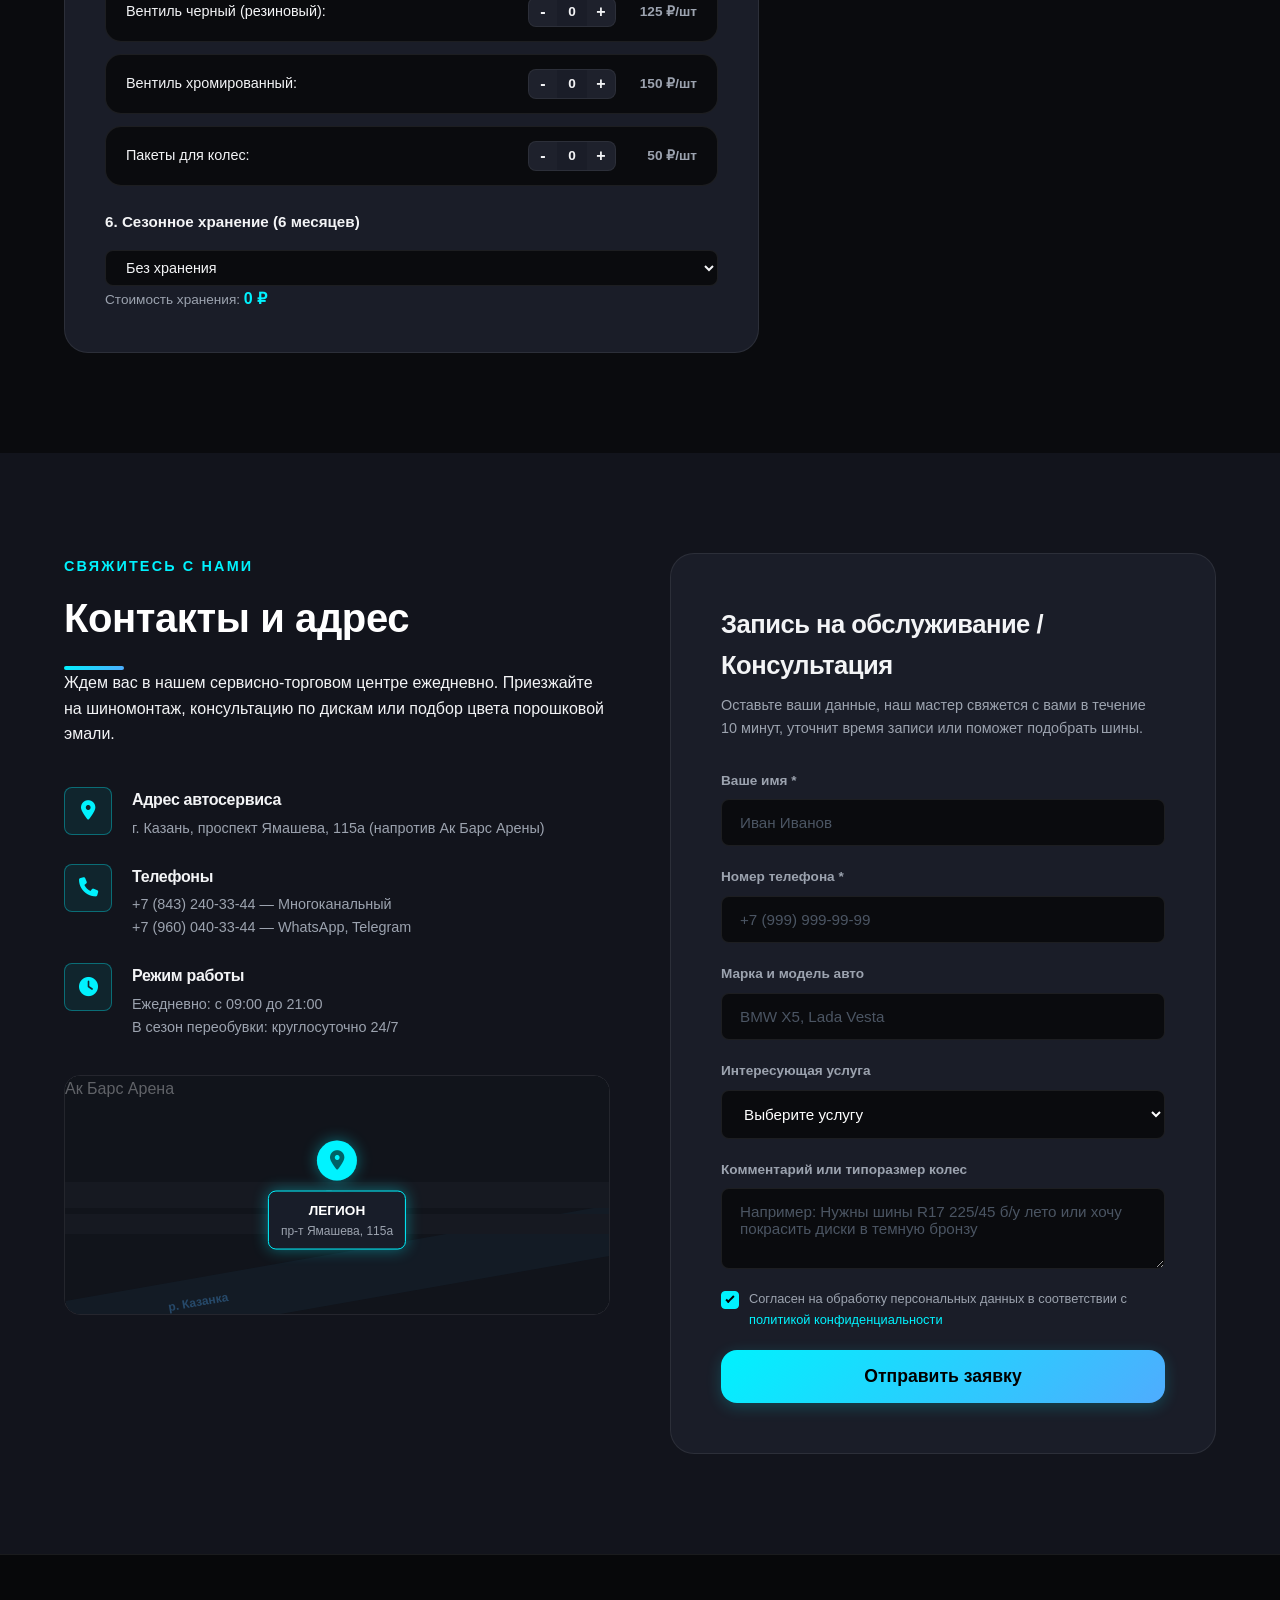
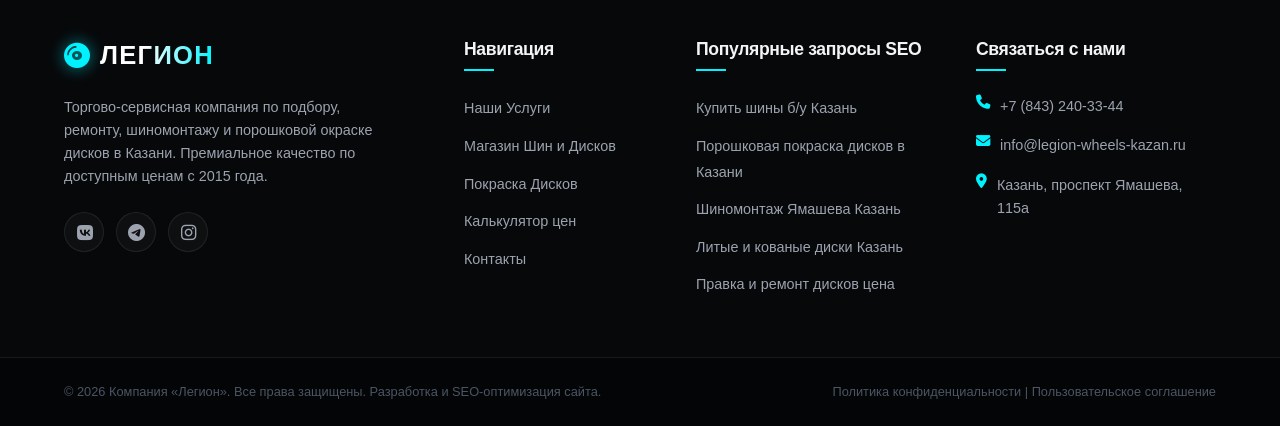
==== commit d3c3d151: "Restore video switcher" ====
--- a/index.html
+++ b/index.html
@@ -245,38 +245,31 @@
                 </div>
             </div>
 
-            <div class="process-video-reel reveal-item" aria-label="Видео процессов сервиса Легион">
-                <article class="process-video-card">
-                    <div class="process-video-frame">
-                        <video class="process-video" muted loop playsinline preload="metadata" poster="images/tire_fitting.png">
-                            <source src="videos/service-installation.mp4" type="video/mp4">
-                        </video>
-                    </div>
-                </article>
-
-                <article class="process-video-card">
-                    <div class="process-video-frame">
-                        <video class="process-video" muted loop playsinline preload="metadata" poster="images/hero_wheel.png">
-                            <source src="videos/wheel-spin-clean.mp4" type="video/mp4">
-                        </video>
-                    </div>
-                </article>
-
-                <article class="process-video-card">
-                    <div class="process-video-frame">
-                        <video class="process-video" muted loop playsinline preload="metadata" poster="images/powder_paint_base.png">
-                            <source src="videos/wheel-before-after.mp4" type="video/mp4">
-                        </video>
-                    </div>
-                </article>
-
-                <article class="process-video-card">
-                    <div class="process-video-frame">
-                        <video class="process-video" muted loop playsinline preload="metadata" poster="images/hero_wheel.png">
-                            <source src="videos/legion-brand-motion.mp4" type="video/mp4">
-                        </video>
-                    </div>
-                </article>
+            <div class="process-video-panel reveal-item" aria-label="Видео процессов сервиса Легион">
+                <div class="process-video-frame">
+                    <video class="process-video" id="processVideo" autoplay muted loop playsinline preload="metadata" poster="images/tire_fitting.png">
+                        <source src="videos/service-installation.mp4" type="video/mp4">
+                    </video>
+                </div>
+
+                <div class="process-video-tabs" aria-label="Выбор видео">
+                    <button class="process-video-tab active" type="button" data-video-src="videos/service-installation.mp4" aria-pressed="true">
+                        <i class="fa-solid fa-car-side"></i>
+                        <span>На машину</span>
+                    </button>
+                    <button class="process-video-tab" type="button" data-video-src="videos/wheel-spin-clean.mp4" aria-pressed="false">
+                        <i class="fa-solid fa-compact-disc"></i>
+                        <span>Вращение</span>
+                    </button>
+                    <button class="process-video-tab" type="button" data-video-src="videos/wheel-before-after.mp4" aria-pressed="false">
+                        <i class="fa-solid fa-arrows-rotate"></i>
+                        <span>До / после</span>
+                    </button>
+                    <button class="process-video-tab" type="button" data-video-src="videos/legion-brand-motion.mp4" aria-pressed="false">
+                        <i class="fa-solid fa-bolt"></i>
+                        <span>Legion</span>
+                    </button>
+                </div>
             </div>
         </div>
     </section>
--- a/styles.css
+++ b/styles.css
@@ -694,9 +694,9 @@
     position: relative;
     z-index: 2;
     display: grid;
-    grid-template-columns: 0.78fr 1.22fr;
+    grid-template-columns: 0.86fr 1.14fr;
     gap: 56px;
-    align-items: start;
+    align-items: center;
 }
 
 .process-copy .section-title {
@@ -760,23 +760,18 @@
     flex-wrap: wrap;
 }
 
-.process-video-reel {
-    display: grid;
-    gap: 18px;
-}
-
-.process-video-card {
+.process-video-panel {
     border: 1px solid var(--color-border);
     border-radius: var(--border-radius-lg);
     background: linear-gradient(180deg, rgba(26, 29, 40, 0.78), rgba(10, 11, 14, 0.92));
-    box-shadow: 0 28px 70px -48px rgba(0, 242, 254, 0.34);
-    padding: 12px;
+    box-shadow: 0 32px 80px -42px rgba(0, 242, 254, 0.38);
+    padding: 14px;
 }
 
 .process-video-frame {
     position: relative;
     overflow: hidden;
-    aspect-ratio: 16 / 9;
+    aspect-ratio: 16 / 10;
     border-radius: 18px;
     background: #050607;
     border: 1px solid rgba(255, 255, 255, 0.08);
@@ -789,6 +784,11 @@
     object-fit: cover;
     filter: contrast(1.08) saturate(0.95);
     transition: opacity 180ms ease, transform 420ms ease;
+}
+
+.process-video.is-switching {
+    opacity: 0;
+    transform: scale(1.02);
 }
 
 .process-video-frame::after {
@@ -799,6 +799,55 @@
         linear-gradient(180deg, rgba(0, 0, 0, 0.08), transparent 34%, rgba(0, 0, 0, 0.12)),
         linear-gradient(90deg, rgba(0, 242, 254, 0.1), transparent 32%, rgba(255, 123, 0, 0.08));
     pointer-events: none;
+}
+
+.process-video-tabs {
+    display: grid;
+    grid-template-columns: repeat(4, minmax(0, 1fr));
+    gap: 10px;
+    margin-top: 12px;
+}
+
+.process-video-tab {
+    min-height: 76px;
+    display: grid;
+    align-content: center;
+    justify-items: center;
+    gap: 7px;
+    padding: 12px 8px;
+    border-radius: var(--border-radius-sm);
+    border: 1px solid var(--color-border);
+    background: rgba(255, 255, 255, 0.035);
+    color: var(--color-text-muted);
+    cursor: pointer;
+    transition: var(--transition-smooth);
+}
+
+.process-video-tab i {
+    color: var(--color-primary);
+    font-size: 1.1rem;
+}
+
+.process-video-tab span {
+    font-size: 0.84rem;
+    font-weight: 700;
+    line-height: 1.15;
+    text-align: center;
+}
+
+.process-video-tab:hover,
+.process-video-tab:focus-visible {
+    border-color: rgba(0, 242, 254, 0.42);
+    background: rgba(0, 242, 254, 0.07);
+    color: #fff;
+    outline: none;
+}
+
+.process-video-tab.active {
+    border-color: var(--color-primary);
+    background: rgba(0, 242, 254, 0.12);
+    color: #fff;
+    box-shadow: 0 0 16px rgba(0, 242, 254, 0.16);
 }
 
 /* 8. Powder Coating Visualizer Section */
@@ -2087,6 +2136,7 @@
     .filter-toolbar { flex-direction: column; align-items: stretch; }
     
     .color-groups { grid-template-columns: 1fr; }
+    .process-video-tabs { grid-template-columns: repeat(2, minmax(0, 1fr)); }
     .process-actions .btn { flex: 1 1 220px; }
     
     .info-card-content { margin-bottom: 20px; }
@@ -2400,13 +2450,23 @@
         flex-direction: column;
         margin-top: 28px;
     }
-    .process-video-card {
+    .process-video-panel {
         padding: 10px;
         border-radius: var(--border-radius-md);
     }
     .process-video-frame {
         aspect-ratio: 4 / 5;
         border-radius: 12px;
+    }
+    .process-video-tabs {
+        gap: 8px;
+    }
+    .process-video-tab {
+        min-height: 62px;
+        padding: 10px 6px;
+    }
+    .process-video-tab span {
+        font-size: 0.78rem;
     }
     
     /* Visualizer Section */
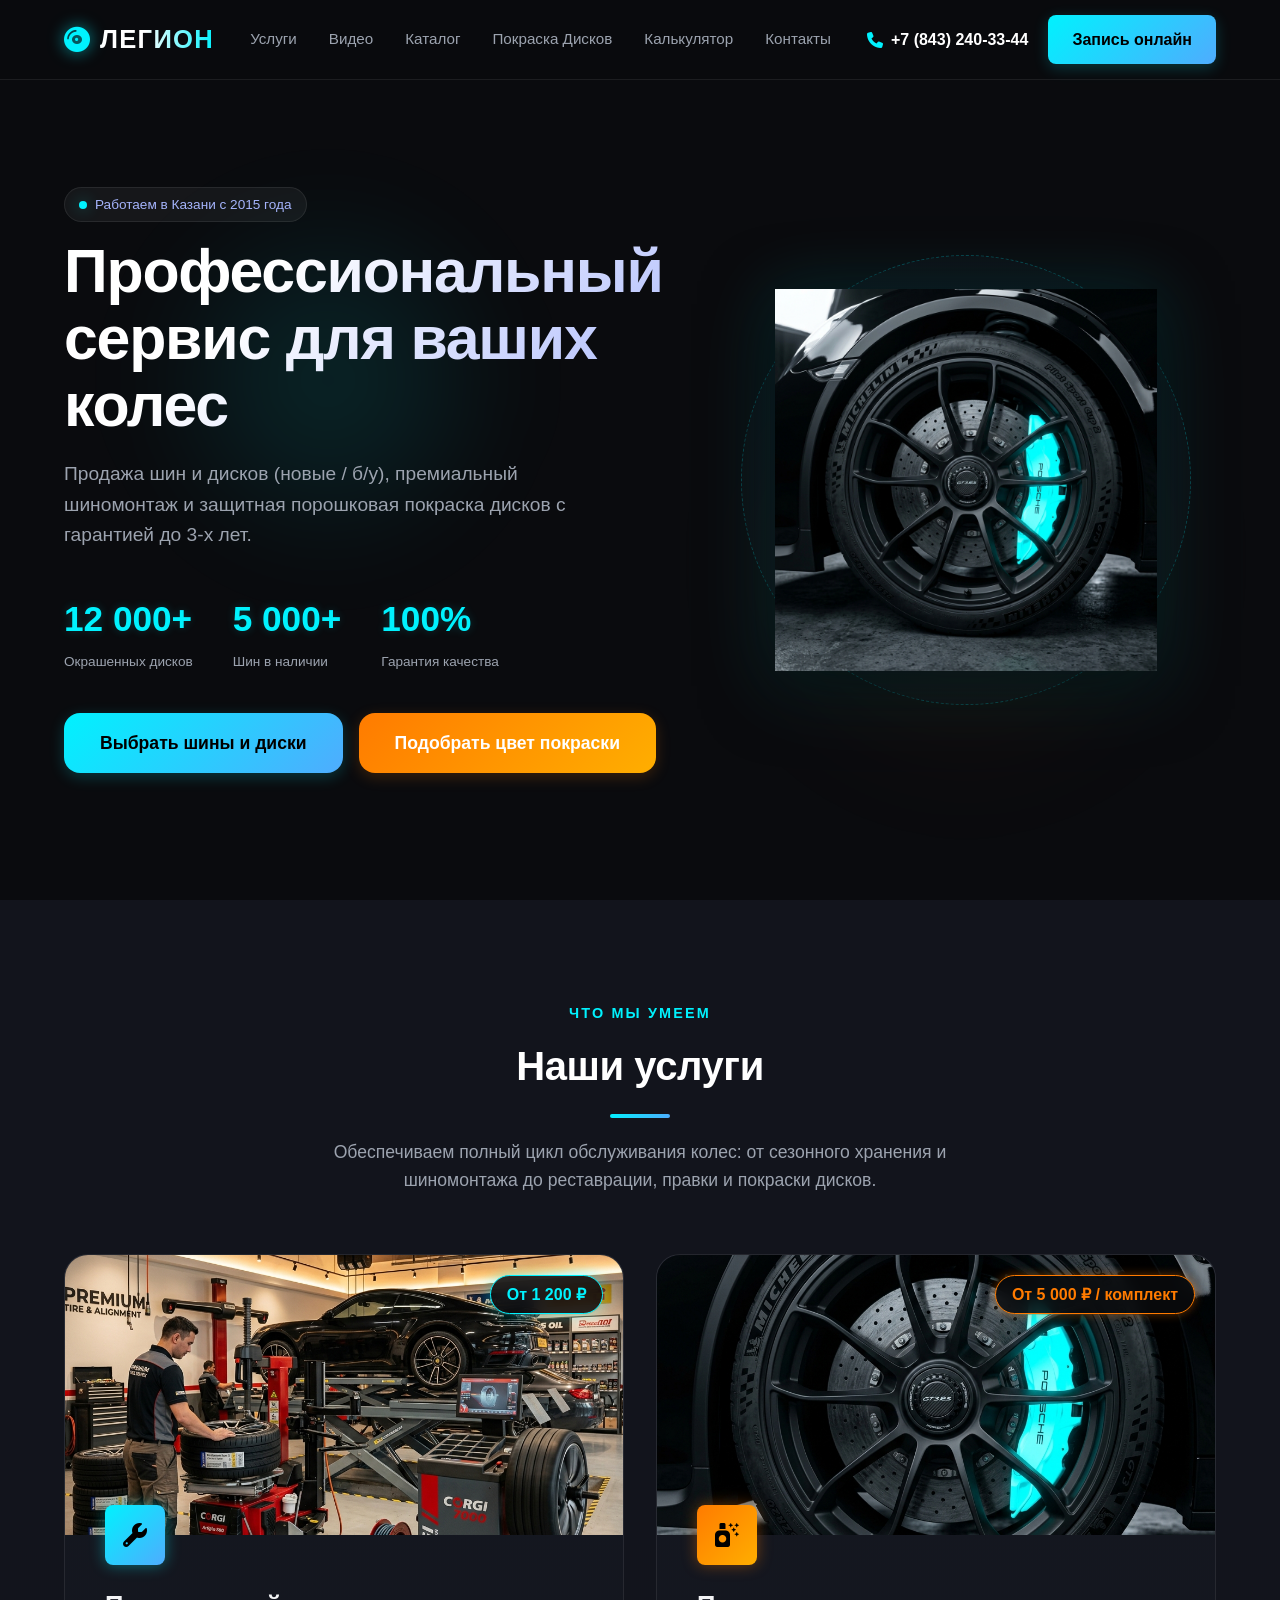
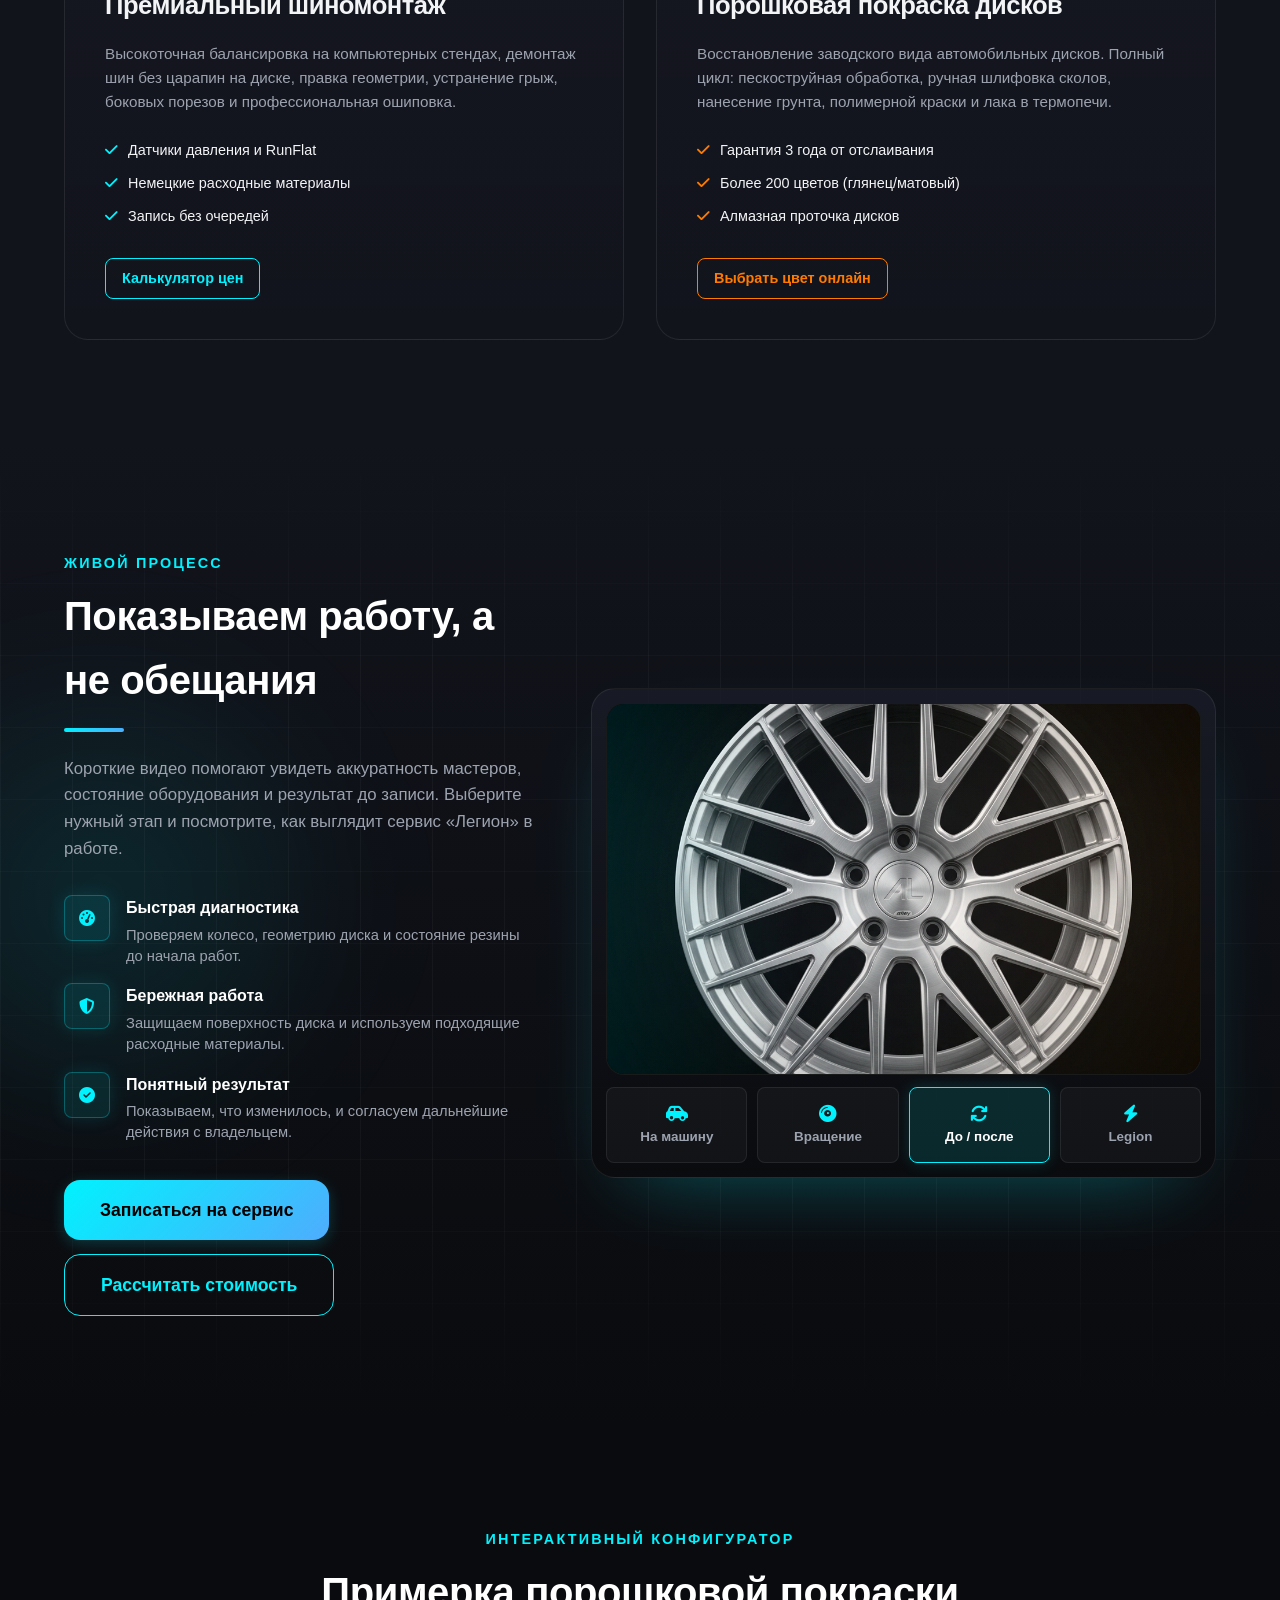
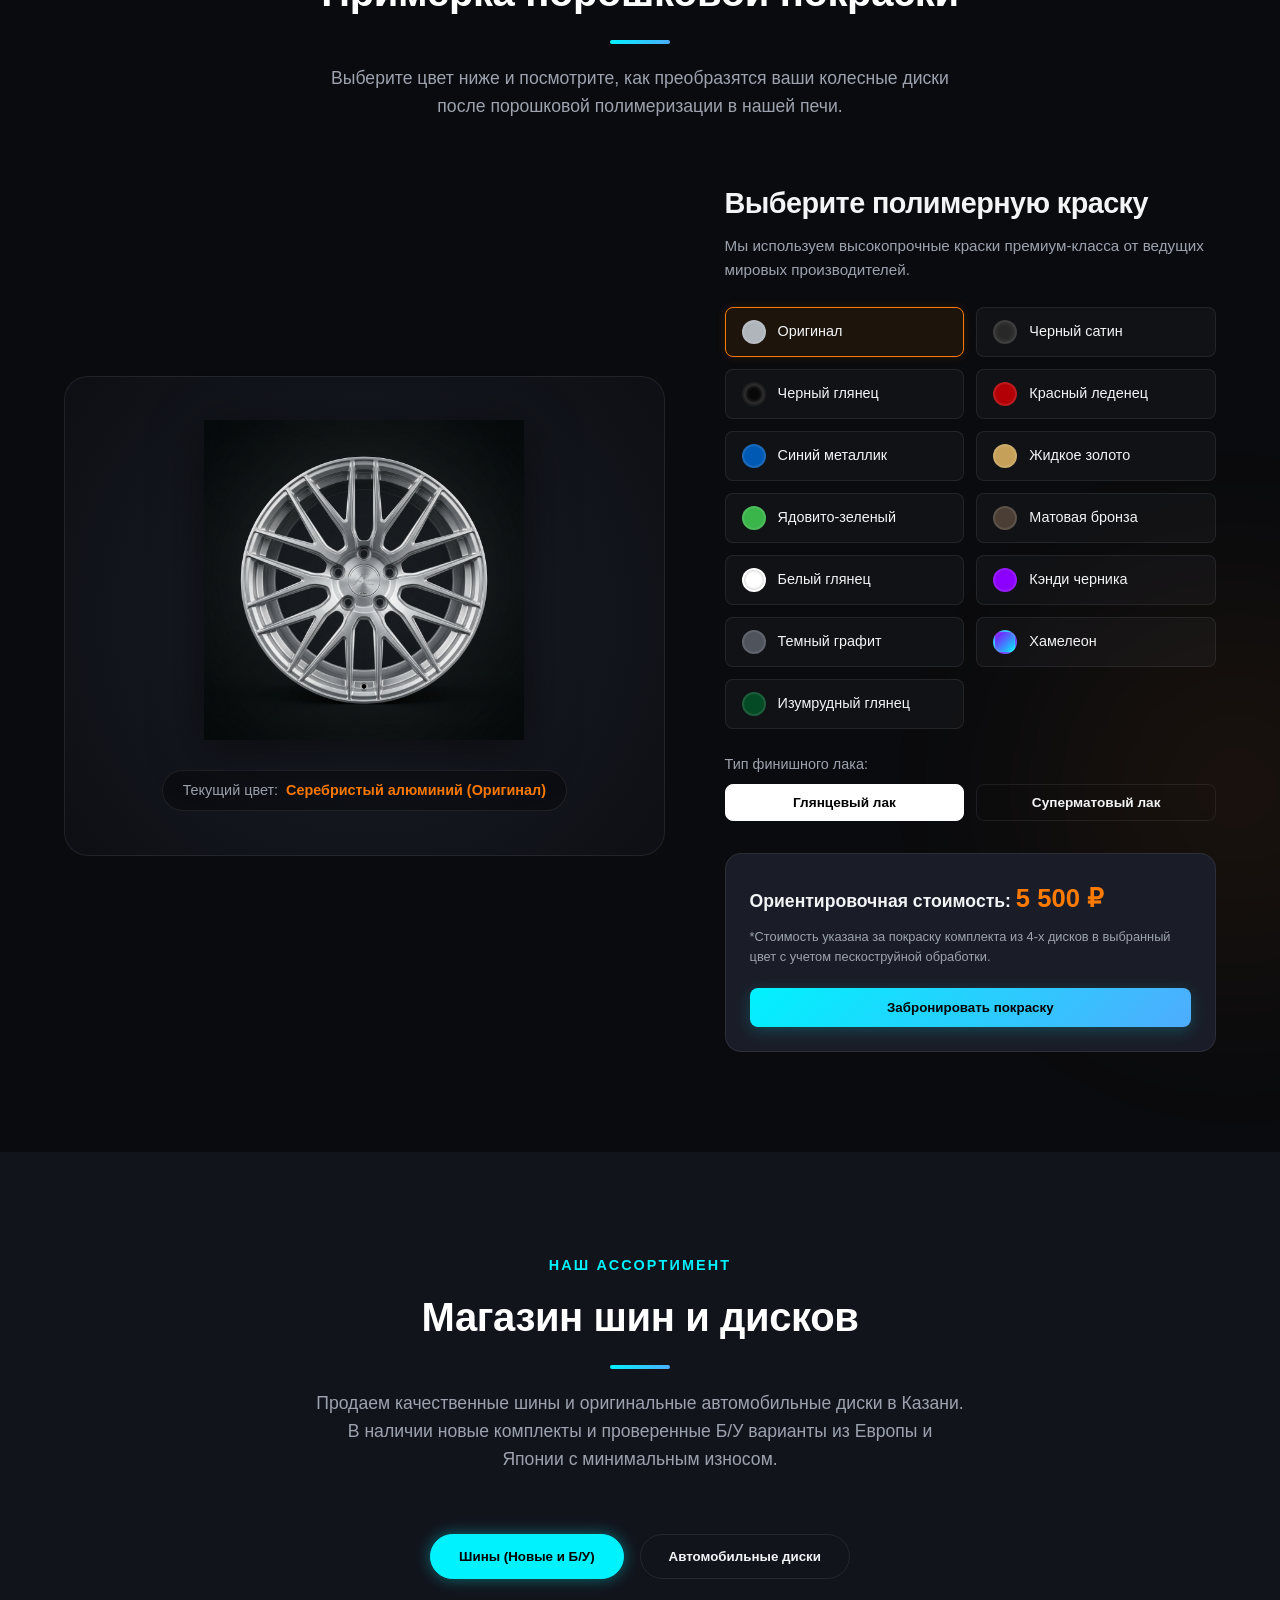
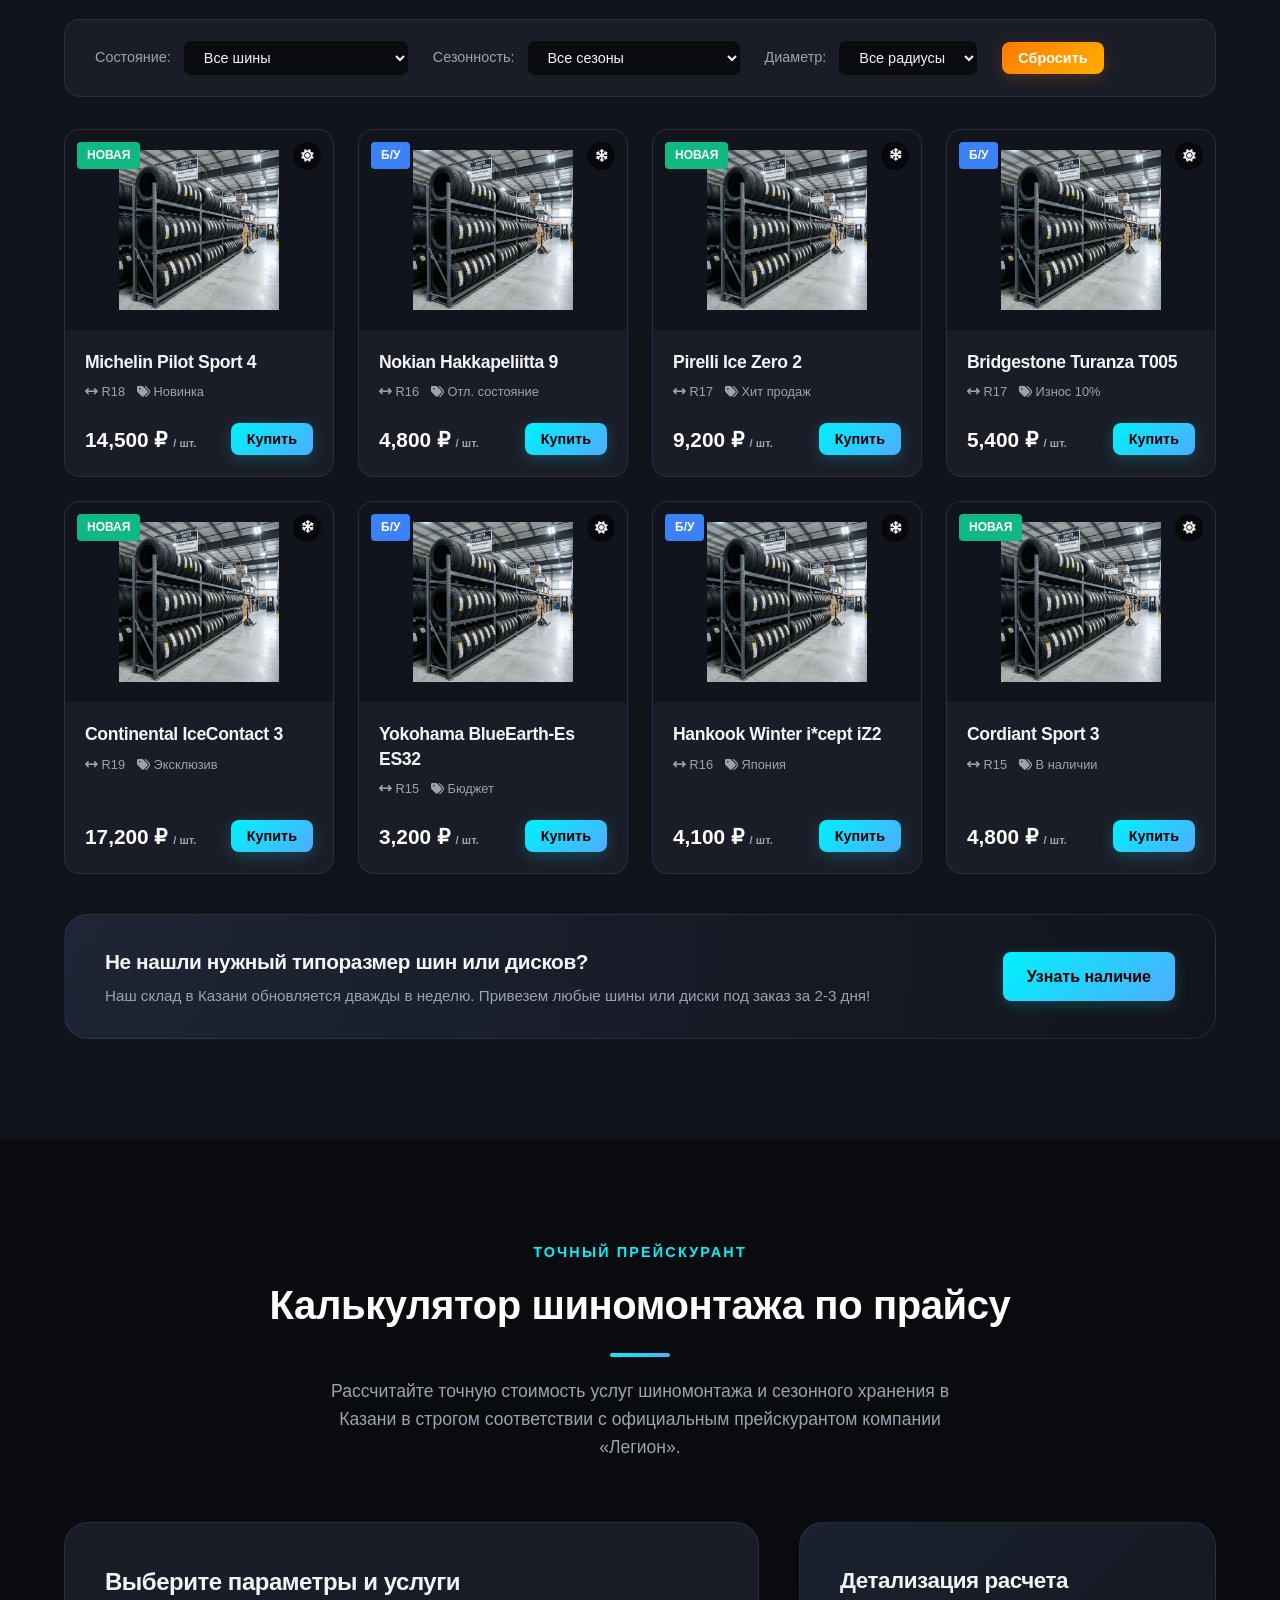
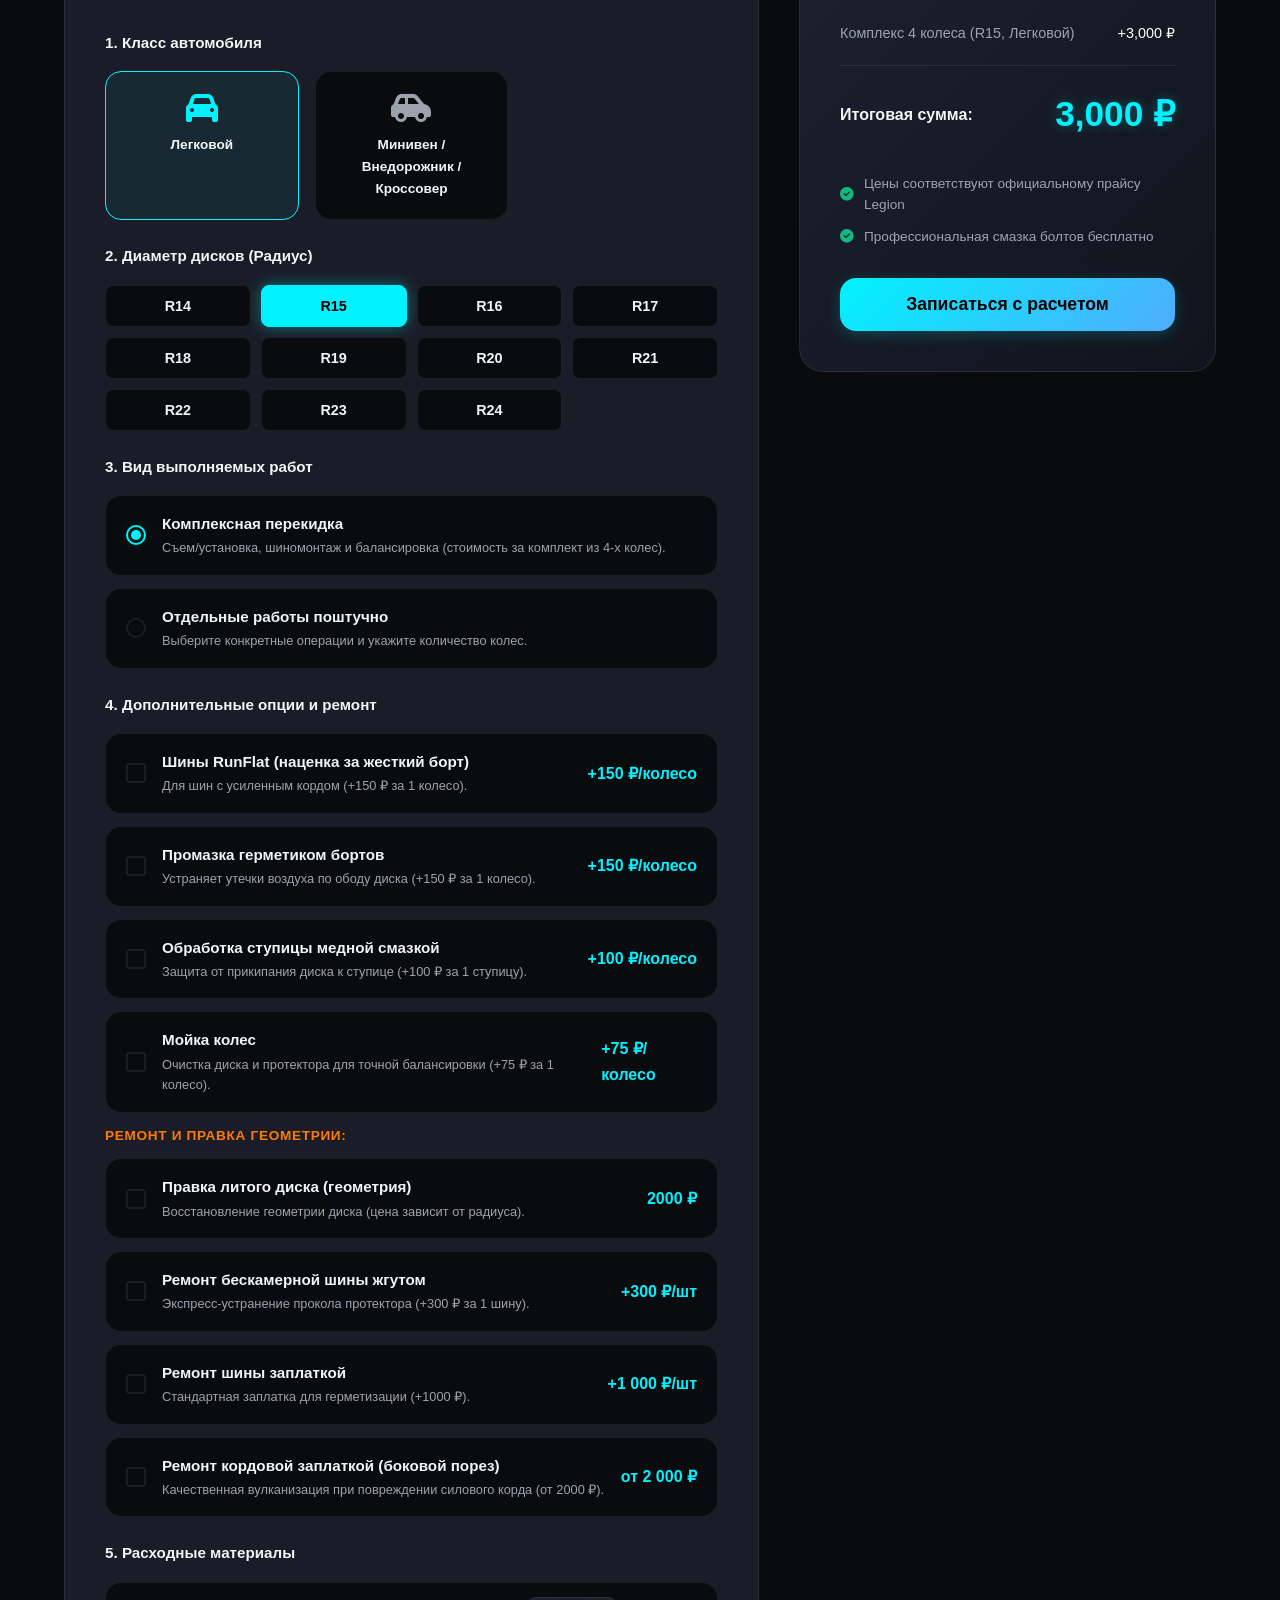
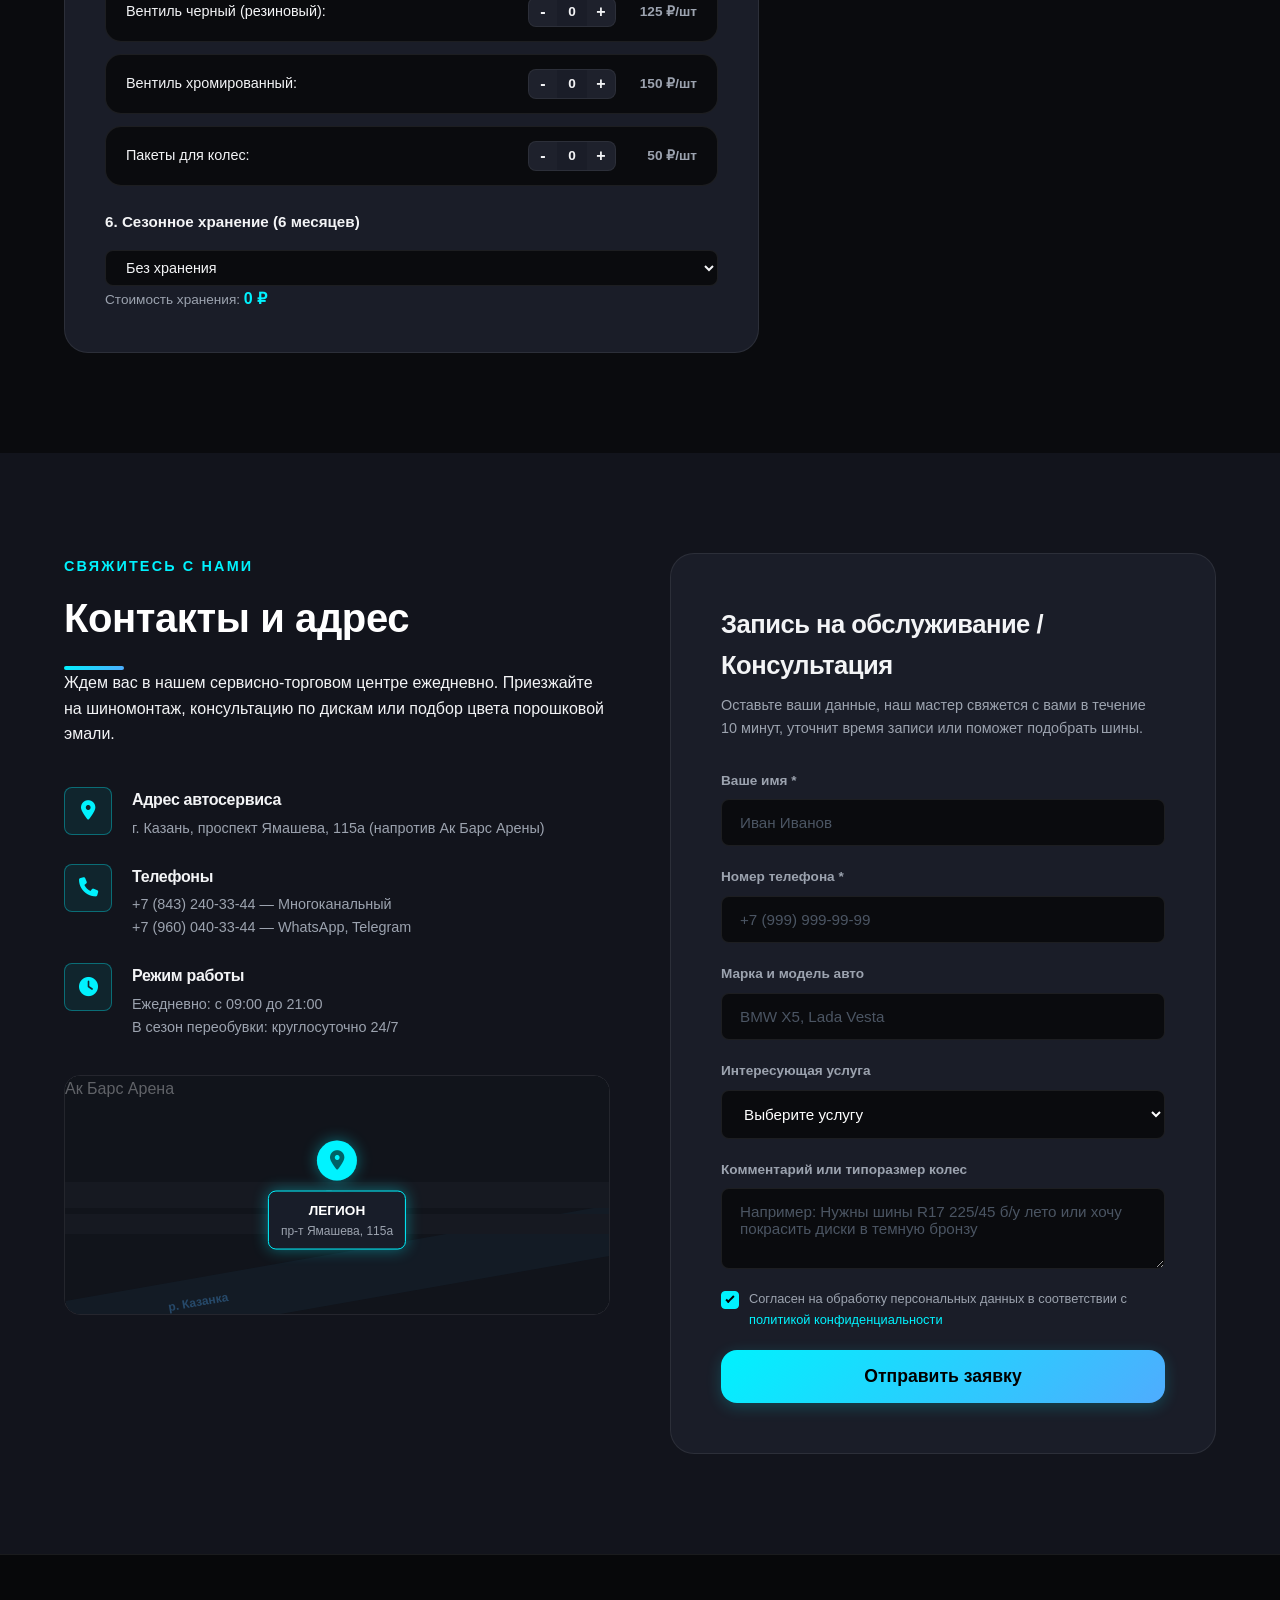
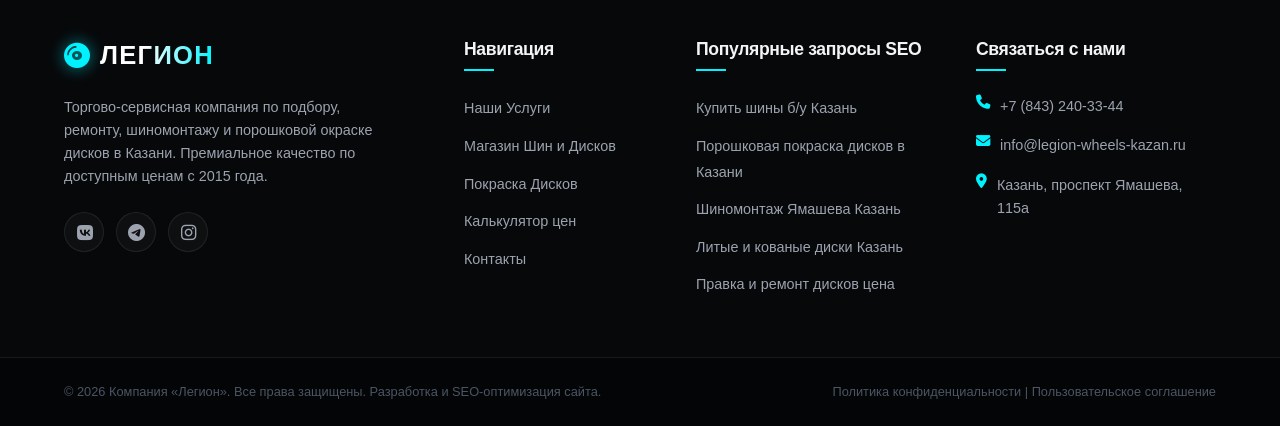
==== commit 2408b71a: "Set before-after video as default" ====
--- a/index.html
+++ b/index.html
@@ -247,13 +247,13 @@
 
             <div class="process-video-panel reveal-item" aria-label="Видео процессов сервиса Легион">
                 <div class="process-video-frame">
-                    <video class="process-video" id="processVideo" autoplay muted loop playsinline preload="metadata" poster="images/tire_fitting.png">
-                        <source src="videos/service-installation.mp4" type="video/mp4">
+                    <video class="process-video" id="processVideo" autoplay muted loop playsinline preload="metadata" poster="images/powder_paint_base.png">
+                        <source src="videos/wheel-before-after.mp4" type="video/mp4">
                     </video>
                 </div>
 
                 <div class="process-video-tabs" aria-label="Выбор видео">
-                    <button class="process-video-tab active" type="button" data-video-src="videos/service-installation.mp4" aria-pressed="true">
+                    <button class="process-video-tab" type="button" data-video-src="videos/service-installation.mp4" aria-pressed="false">
                         <i class="fa-solid fa-car-side"></i>
                         <span>На машину</span>
                     </button>
@@ -261,7 +261,7 @@
                         <i class="fa-solid fa-compact-disc"></i>
                         <span>Вращение</span>
                     </button>
-                    <button class="process-video-tab" type="button" data-video-src="videos/wheel-before-after.mp4" aria-pressed="false">
+                    <button class="process-video-tab active" type="button" data-video-src="videos/wheel-before-after.mp4" aria-pressed="true">
                         <i class="fa-solid fa-arrows-rotate"></i>
                         <span>До / после</span>
                     </button>
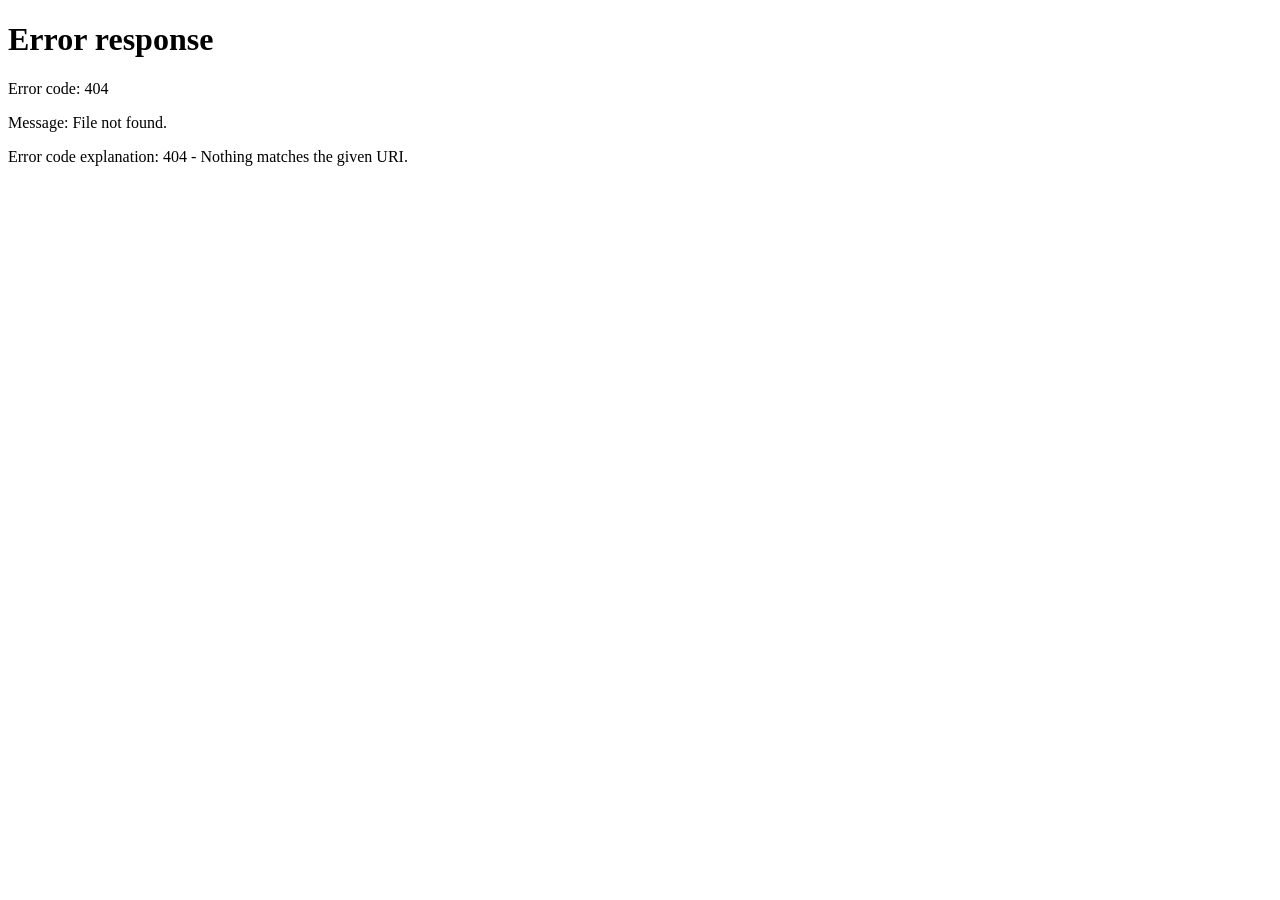
==== commit eafa1b52: "Update Kazan Legion project" ====
--- a/index.html
+++ b/index.html
@@ -2,920 +2,20 @@
 <html lang="ru">
 <head>
     <meta charset="UTF-8">
+    <meta http-equiv="refresh" content="0; url=shinomontazh">
     <meta name="viewport" content="width=device-width, initial-scale=1.0">
-    
-    <!-- Primary SEO Meta Tags -->
-    <title>Легион Казань — Купить Шины, Диски, Шиномонтаж и Порошковая Покраска Дисков</title>
-    <meta name="description" content="Купить новые и б/у шины (зима/лето), литые и кованые диски в Казани. Профессиональный шиномонтаж и порошковая покраска дисков в компании Легион. Гарантия качества, низкие цены, современное оборудование. Запишитесь онлайн!">
-    <meta name="keywords" content="шины казань, диски казань, купить б/у шины, шиномонтаж казань, порошковая покраска дисков казань, ремонт дисков, зимняя резина, летняя резина, легион казань">
-    <meta name="author" content="Компания Легион">
-    <meta name="robots" content="index, follow">
-
-    <!-- Open Graph / Facebook -->
-    <meta property="og:type" content="website">
-    <meta property="og:url" content="https://legion-wheels-kazan.ru/">
-    <meta property="og:title" content="Легион Казань — Шины, Диски, Шиномонтаж и Порошковая Покраска">
-    <meta property="og:description" content="Широкий выбор новых и б/у шин, качественная покраска дисков полимерным порошком с гарантией 3 года и шиномонтаж на современном оборудовании в Казани.">
-    <meta property="og:image" content="images/hero_wheel.png">
-
-    <!-- Twitter -->
-    <meta property="twitter:card" content="summary_large_image">
-    <meta property="twitter:url" content="https://legion-wheels-kazan.ru/">
-    <meta property="twitter:title" content="Легион Казань — Шины, Диски, Шиномонтаж и Порошковая Покраска">
-    <meta property="twitter:description" content="Широкий выбор новых и б/у шин, качественная покраска дисков полимерным порошком с гарантией 3 года и шиномонтаж на современном оборудовании в Казани.">
-    <meta property="twitter:image" content="images/hero_wheel.png">
-
-    <!-- Fonts & Icons -->
-    <link rel="preconnect" href="https://fonts.googleapis.com">
-    <link rel="preconnect" href="https://fonts.gstatic.com" crossorigin>
-    <link href="https://fonts.googleapis.com/css2?family=Inter:wght@300;400;500;600;700&family=Outfit:wght@400;500;600;700;800&display=swap" rel="stylesheet">
-    <link rel="stylesheet" href="https://cdnjs.cloudflare.com/ajax/libs/font-awesome/6.4.0/css/all.min.css">
-    
-    <!-- Custom CSS -->
-    <link rel="stylesheet" href="styles.css">
-
-    <!-- JSON-LD Local Business Schema Markup -->
-    <script type="application/ld+json">
-    {
-      "@context": "https://schema.org",
-      "@type": "AutoPartsStore",
-      "name": "Легион — Шины, Диски, Шиномонтаж и Порошковая покраска",
-      "image": "images/hero_wheel.png",
-      "@id": "https://legion-wheels-kazan.ru/#store",
-      "url": "https://legion-wheels-kazan.ru/",
-      "telephone": "+7 (843) 240-33-44",
-      "priceRange": "$$",
-      "address": {
-        "@type": "PostalAddress",
-        "streetAddress": "проспект Ямашева, 115а",
-        "addressLocality": "Казань",
-        "postalCode": "420126",
-        "addressCountry": "RU"
-      },
-      "geo": {
-        "@type": "GeoCoordinates",
-        "latitude": 55.827725,
-        "longitude": 49.167232
-      },
-      "openingHoursSpecification": {
-        "@type": "OpeningHoursSpecification",
-        "dayOfWeek": [
-          "Monday",
-          "Tuesday",
-          "Wednesday",
-          "Thursday",
-          "Friday",
-          "Saturday",
-          "Sunday"
-        ],
-        "opens": "09:00",
-        "closes": "21:00"
-      },
-      "sameAs": [
-        "https://vk.com/legion_wheels_kazan",
-        "https://instagram.com/legion_wheels_kazan"
-      ]
-    }
-    </script>
+    <title>Переход...</title>
+    <link rel="icon" type="image/jpeg" href="Logo.png">
+    <link rel="apple-touch-icon" href="Logo.png">
 </head>
 <body>
-
-    <!-- Header Navigation -->
-    <header class="header">
-        <div class="container navbar">
-            <a href="#" class="logo">
-                <i class="fa-solid fa-compact-disc spin-logo"></i>
-                <span class="logo-text">ЛЕГИОН</span>
-            </a>
-            <nav class="nav-menu" id="navMenu">
-                <a href="#services" class="nav-link">Услуги</a>
-                <a href="#process" class="nav-link">Видео</a>
-                <a href="#catalog" class="nav-link">Каталог</a>
-                <a href="#visualizer" class="nav-link">Покраска Дисков</a>
-                <a href="#calculator" class="nav-link">Калькулятор</a>
-                <a href="#contacts" class="nav-link">Контакты</a>
-            </nav>
-            <div class="nav-actions">
-                <a href="tel:+78432403344" class="phone-link">
-                    <i class="fa-solid fa-phone"></i>
-                    <span>+7 (843) 240-33-44</span>
-                </a>
-                <a href="#contacts" class="btn btn-primary btn-nav-cta">Запись онлайн</a>
-                <button class="hamburger-menu" id="hamburgerBtn" aria-label="Открыть меню">
-                    <span class="bar"></span>
-                    <span class="bar"></span>
-                    <span class="bar"></span>
-                </button>
-            </div>
-        </div>
-    </header>
-
-    <!-- Hero Section -->
-    <section class="hero" id="hero">
-        <div class="hero-glow-1"></div>
-        <div class="hero-glow-2"></div>
-        <div class="container hero-grid">
-            <div class="hero-content">
-                <div class="badge-new animate-pulse">
-                    <span class="badge-dot"></span> Работаем в Казани с 2015 года
-                </div>
-                <h1 class="hero-title">Профессиональный сервис для ваших колес</h1>
-                <p class="hero-subtitle">Продажа шин и дисков (новые / б/у), премиальный шиномонтаж и защитная порошковая покраска дисков с гарантией до 3-х лет.</p>
-                <div class="hero-stats">
-                    <div class="stat-item">
-                        <span class="stat-num" data-val="12000">12 000+</span>
-                        <span class="stat-label">Окрашенных дисков</span>
-                    </div>
-                    <div class="stat-item">
-                        <span class="stat-num" data-val="5000">5 000+</span>
-                        <span class="stat-label">Шин в наличии</span>
-                    </div>
-                    <div class="stat-item">
-                        <span class="stat-num" data-val="100">100%</span>
-                        <span class="stat-label">Гарантия качества</span>
-                    </div>
-                </div>
-                <div class="hero-actions">
-                    <a href="#catalog" class="btn btn-primary btn-large">Выбрать шины и диски</a>
-                    <a href="#visualizer" class="btn btn-secondary btn-large">Подобрать цвет покраски</a>
-                </div>
-            </div>
-            <div class="hero-visual">
-                <div class="hero-image-wrapper">
-                    <div class="circle-bg"></div>
-                    <img src="images/hero_wheel.png" alt="Стильный автомобильный колесный диск" class="hero-wheel-img">
-                </div>
-            </div>
-        </div>
-    </section>
-
-    <!-- Services Section -->
-    <section class="services" id="services">
-        <div class="container">
-            <div class="section-header text-center">
-                <span class="section-tagline">Что мы умеем</span>
-                <h2 class="section-title">Наши услуги</h2>
-                <div class="title-underline"></div>
-                <p class="section-desc">Обеспечиваем полный цикл обслуживания колес: от сезонного хранения и шиномонтажа до реставрации, правки и покраски дисков.</p>
-            </div>
-
-            <div class="services-grid">
-                <!-- Service 1: Tire Fitting -->
-                <div class="service-card reveal-item">
-                    <div class="service-img-wrapper">
-                        <img src="images/tire_fitting.png" alt="Шиномонтаж в Казани" class="service-img">
-                        <div class="service-badge">От 1 200 ₽</div>
-                    </div>
-                    <div class="service-body">
-                        <div class="service-icon"><i class="fa-solid fa-wrench"></i></div>
-                        <h3 class="service-card-title">Премиальный шиномонтаж</h3>
-                        <p class="service-card-text">Высокоточная балансировка на компьютерных стендах, демонтаж шин без царапин на диске, правка геометрии, устранение грыж, боковых порезов и профессиональная ошиповка.</p>
-                        <ul class="service-features">
-                            <li><i class="fa-solid fa-check text-accent"></i> Датчики давления и RunFlat</li>
-                            <li><i class="fa-solid fa-check text-accent"></i> Немецкие расходные материалы</li>
-                            <li><i class="fa-solid fa-check text-accent"></i> Запись без очередей</li>
-                        </ul>
-                        <div class="service-footer">
-                            <a href="#calculator" class="btn btn-outline btn-sm">Калькулятор цен</a>
-                        </div>
-                    </div>
-                </div>
-
-                <!-- Service 2: Powder Painting -->
-                <div class="service-card reveal-item">
-                    <div class="service-img-wrapper">
-                        <img src="images/hero_wheel.png" alt="Порошковая покраска дисков Казань" class="service-img">
-                        <div class="service-badge">От 5 000 ₽ / комплект</div>
-                    </div>
-                    <div class="service-body">
-                        <div class="service-icon"><i class="fa-solid fa-spray-can-sparkles"></i></div>
-                        <h3 class="service-card-title">Порошковая покраска дисков</h3>
-                        <p class="service-card-text">Восстановление заводского вида автомобильных дисков. Полный цикл: пескоструйная обработка, ручная шлифовка сколов, нанесение грунта, полимерной краски и лака в термопечи.</p>
-                        <ul class="service-features">
-                            <li><i class="fa-solid fa-check text-accent"></i> Гарантия 3 года от отслаивания</li>
-                            <li><i class="fa-solid fa-check text-accent"></i> Более 200 цветов (глянец/матовый)</li>
-                            <li><i class="fa-solid fa-check text-accent"></i> Алмазная проточка дисков</li>
-                        </ul>
-                        <div class="service-footer">
-                            <a href="#visualizer" class="btn btn-outline btn-sm">Выбрать цвет онлайн</a>
-                        </div>
-                    </div>
-                </div>
-            </div>
-        </div>
-    </section>
-
-    <!-- Process Video Section -->
-    <section class="process-video-section" id="process">
-        <div class="process-video-glow"></div>
-        <div class="container process-video-grid">
-            <div class="process-copy reveal-item">
-                <span class="section-tagline">Живой процесс</span>
-                <h2 class="section-title">Показываем работу, а не обещания</h2>
-                <div class="title-underline left-align"></div>
-                <p class="process-intro">Короткие видео помогают увидеть аккуратность мастеров, состояние оборудования и результат до записи. Выберите нужный этап и посмотрите, как выглядит сервис «Легион» в работе.</p>
-
-                <div class="process-points">
-                    <div class="process-point">
-                        <i class="fa-solid fa-gauge-high"></i>
-                        <div>
-                            <strong>Быстрая диагностика</strong>
-                            <span>Проверяем колесо, геометрию диска и состояние резины до начала работ.</span>
-                        </div>
-                    </div>
-                    <div class="process-point">
-                        <i class="fa-solid fa-shield-halved"></i>
-                        <div>
-                            <strong>Бережная работа</strong>
-                            <span>Защищаем поверхность диска и используем подходящие расходные материалы.</span>
-                        </div>
-                    </div>
-                    <div class="process-point">
-                        <i class="fa-solid fa-circle-check"></i>
-                        <div>
-                            <strong>Понятный результат</strong>
-                            <span>Показываем, что изменилось, и согласуем дальнейшие действия с владельцем.</span>
-                        </div>
-                    </div>
-                </div>
-
-                <div class="process-actions">
-                    <a href="#contacts" class="btn btn-primary btn-large">Записаться на сервис</a>
-                    <a href="#calculator" class="btn btn-outline btn-large">Рассчитать стоимость</a>
-                </div>
-            </div>
-
-            <div class="process-video-panel reveal-item" aria-label="Видео процессов сервиса Легион">
-                <div class="process-video-frame">
-                    <video class="process-video" id="processVideo" autoplay muted loop playsinline preload="metadata" poster="images/powder_paint_base.png">
-                        <source src="videos/wheel-before-after.mp4" type="video/mp4">
-                    </video>
-                </div>
-
-                <div class="process-video-tabs" aria-label="Выбор видео">
-                    <button class="process-video-tab" type="button" data-video-src="videos/service-installation.mp4" aria-pressed="false">
-                        <i class="fa-solid fa-car-side"></i>
-                        <span>На машину</span>
-                    </button>
-                    <button class="process-video-tab" type="button" data-video-src="videos/wheel-spin-clean.mp4" aria-pressed="false">
-                        <i class="fa-solid fa-compact-disc"></i>
-                        <span>Вращение</span>
-                    </button>
-                    <button class="process-video-tab active" type="button" data-video-src="videos/wheel-before-after.mp4" aria-pressed="true">
-                        <i class="fa-solid fa-arrows-rotate"></i>
-                        <span>До / после</span>
-                    </button>
-                    <button class="process-video-tab" type="button" data-video-src="videos/legion-brand-motion.mp4" aria-pressed="false">
-                        <i class="fa-solid fa-bolt"></i>
-                        <span>Legion</span>
-                    </button>
-                </div>
-            </div>
-        </div>
-    </section>
-
-    <!-- Interactive Painting Visualizer -->
-    <section class="visualizer-section" id="visualizer">
-        <div class="visualizer-glow-orange"></div>
-        <div class="container">
-            <div class="section-header text-center">
-                <span class="section-tagline">Интерактивный конфигуратор</span>
-                <h2 class="section-title">Примерка порошковой покраски</h2>
-                <div class="title-underline"></div>
-                <p class="section-desc">Выберите цвет ниже и посмотрите, как преобразятся ваши колесные диски после порошковой полимеризации в нашей печи.</p>
-            </div>
-
-            <div class="visualizer-container">
-                <div class="visualizer-display">
-                    <div class="visualizer-preview-container">
-                        <img src="images/powder_paint_base.png" alt="Базовый диск для покраски" class="visualizer-wheel-base" id="paintWheel">
-                        <div class="color-overlay-glow" id="colorGlow"></div>
-                    </div>
-                    <div class="visualizer-status">
-                        <span class="status-label">Текущий цвет:</span>
-                        <span class="status-value" id="currentColorLabel">Серебристый алюминий (Оригинал)</span>
-                    </div>
-                </div>
-                <div class="visualizer-controls">
-                    <h3 class="controls-title">Выберите полимерную краску</h3>
-                    <p class="controls-subtitle">Мы используем высокопрочные краски премиум-класса от ведущих мировых производителей.</p>
-                    
-                    <div class="color-groups">
-                        <div class="color-selector active" data-color="original" data-label="Серебристый алюминий (Оригинал)">
-                            <span class="color-swatch sw-original"></span>
-                            <span class="color-name">Оригинал</span>
-                        </div>
-                        <div class="color-selector" data-color="gloss-black" data-label="Черный сатин (Satin Black)">
-                            <span class="color-swatch sw-black"></span>
-                            <span class="color-name">Черный сатин</span>
-                        </div>
-                        <div class="color-selector" data-color="deep-black" data-label="Черный глянец (Deep Gloss Black)">
-                            <span class="color-swatch sw-deep-black"></span>
-                            <span class="color-name">Черный глянец</span>
-                        </div>
-                        <div class="color-selector" data-color="candy-red" data-label="Красный леденец (Candy Red)">
-                            <span class="color-swatch sw-red"></span>
-                            <span class="color-name">Красный леденец</span>
-                        </div>
-                        <div class="color-selector" data-color="cyber-blue" data-label="Кибер синий металлик (Cyber Blue)">
-                            <span class="color-swatch sw-blue"></span>
-                            <span class="color-name">Синий металлик</span>
-                        </div>
-                        <div class="color-selector" data-color="liquid-gold" data-label="Жидкое золото (Liquid Gold)">
-                            <span class="color-swatch sw-gold"></span>
-                            <span class="color-name">Жидкое золото</span>
-                        </div>
-                        <div class="color-selector" data-color="toxic-green" data-label="Ядовито-зеленый (Toxic Green)">
-                            <span class="color-swatch sw-green"></span>
-                            <span class="color-name">Ядовито-зеленый</span>
-                        </div>
-                        <div class="color-selector" data-color="burnt-bronze" data-label="Темная матовая бронза (Burnt Bronze)">
-                            <span class="color-swatch sw-bronze"></span>
-                            <span class="color-name">Матовая бронза</span>
-                        </div>
-                        <div class="color-selector" data-color="white" data-label="Белый глянец (Gloss White)">
-                            <span class="color-swatch sw-white"></span>
-                            <span class="color-name">Белый глянец</span>
-                        </div>
-                        <div class="color-selector" data-color="candy-purple" data-label="Черничный леденец (Candy Purple)">
-                            <span class="color-swatch sw-purple"></span>
-                            <span class="color-name">Кэнди черника</span>
-                        </div>
-                        <div class="color-selector" data-color="graphite" data-label="Темный графит (Gunmetal Graphite)">
-                            <span class="color-swatch sw-graphite"></span>
-                            <span class="color-name">Темный графит</span>
-                        </div>
-                        <div class="color-selector" data-color="chameleon" data-label="Хамелеон (Chameleon Color Shift)">
-                            <span class="color-swatch sw-chameleon"></span>
-                            <span class="color-name">Хамелеон</span>
-                        </div>
-                        <div class="color-selector" data-color="emerald" data-label="Изумрудный глянец (Emerald Green)">
-                            <span class="color-swatch sw-emerald"></span>
-                            <span class="color-name">Изумрудный глянец</span>
-                        </div>
-                    </div>
-
-                    <div class="coating-finish mt-4">
-                        <label class="finish-label">Тип финишного лака:</label>
-                        <div class="finish-options">
-                            <button class="finish-btn active" data-finish="gloss">Глянцевый лак</button>
-                            <button class="finish-btn" data-finish="matte">Суперматовый лак</button>
-                        </div>
-                    </div>
-
-                    <div class="visualizer-cta-box">
-                        <div class="price-estimate">Ориентировочная стоимость: <span class="calc-price-highlight" id="coatingPriceText">5 500 ₽</span></div>
-                        <p class="price-disclaimer">*Стоимость указана за покраску комплекта из 4-х дисков в выбранный цвет с учетом пескоструйной обработки.</p>
-                        <button class="btn btn-primary w-100" id="bookCoatingBtn">Забронировать покраску</button>
-                    </div>
-                </div>
-            </div>
-        </div>
-    </section>
-
-    <!-- Catalog Section -->
-    <section class="catalog-section" id="catalog">
-        <div class="container">
-            <div class="section-header text-center">
-                <span class="section-tagline">Наш Ассортимент</span>
-                <h2 class="section-title">Магазин шин и дисков</h2>
-                <div class="title-underline"></div>
-                <p class="section-desc">Продаем качественные шины и оригинальные автомобильные диски в Казани. В наличии новые комплекты и проверенные Б/У варианты из Европы и Японии с минимальным износом.</p>
-            </div>
-
-            <!-- Catalog Tabs -->
-            <div class="catalog-tabs">
-                <button class="tab-btn active" data-target="tires-catalog">Шины (Новые и Б/У)</button>
-                <button class="tab-btn" data-target="rims-catalog">Автомобильные диски</button>
-            </div>
-
-            <!-- TIRES CATALOG -->
-            <div class="catalog-content active" id="tires-catalog">
-                <!-- Filter Toolbar -->
-                <div class="filter-toolbar">
-                    <div class="filter-group">
-                        <label for="tireCondition">Состояние:</label>
-                        <select id="tireCondition" class="filter-select">
-                            <option value="all">Все шины</option>
-                            <option value="new">Новые</option>
-                            <option value="used">Б/У (минимальный износ)</option>
-                        </select>
-                    </div>
-                    <div class="filter-group">
-                        <label for="tireSeason">Сезонность:</label>
-                        <select id="tireSeason" class="filter-select">
-                            <option value="all">Все сезоны</option>
-                            <option value="winter">Зимние (шипы/липучка)</option>
-                            <option value="summer">Летние</option>
-                        </select>
-                    </div>
-                    <div class="filter-group">
-                        <label for="tireDiameter">Диаметр:</label>
-                        <select id="tireDiameter" class="filter-select">
-                            <option value="all">Все радиусы</option>
-                            <option value="R15">R15</option>
-                            <option value="R16">R16</option>
-                            <option value="R17">R17</option>
-                            <option value="R18">R18</option>
-                            <option value="R19">R19</option>
-                            <option value="R20">R20</option>
-                        </select>
-                    </div>
-                    <button class="btn btn-secondary btn-sm" id="resetTireFilters">Сбросить</button>
-                </div>
-
-                <!-- Products Grid -->
-                <div class="products-grid" id="tiresGrid">
-                    <!-- Products are generated dynamically by JS, but template markup is ready -->
-                </div>
-            </div>
-
-            <!-- RIMS CATALOG -->
-            <div class="catalog-content" id="rims-catalog">
-                <!-- Filter Toolbar -->
-                <div class="filter-toolbar">
-                    <div class="filter-group">
-                        <label for="rimType">Тип дисков:</label>
-                        <select id="rimType" class="filter-select">
-                            <option value="all">Все типы</option>
-                            <option value="cast">Литые</option>
-                            <option value="forged">Кованые</option>
-                        </select>
-                    </div>
-                    <div class="filter-group">
-                        <label for="rimDiameter">Диаметр:</label>
-                        <select id="rimDiameter" class="filter-select">
-                            <option value="all">Все радиусы</option>
-                            <option value="R16">R16</option>
-                            <option value="R17">R17</option>
-                            <option value="R18">R18</option>
-                            <option value="R19">R19</option>
-                            <option value="R20">R20</option>
-                        </select>
-                    </div>
-                    <button class="btn btn-secondary btn-sm" id="resetRimFilters">Сбросить</button>
-                </div>
-
-                <!-- Products Grid -->
-                <div class="products-grid" id="rimsGrid">
-                    <!-- Products are generated dynamically by JS -->
-                </div>
-            </div>
-            
-            <div class="catalog-info-card">
-                <div class="info-card-content">
-                    <h4>Не нашли нужный типоразмер шин или дисков?</h4>
-                    <p>Наш склад в Казани обновляется дважды в неделю. Привезем любые шины или диски под заказ за 2-3 дня!</p>
-                </div>
-                <a href="#contacts" class="btn btn-primary">Узнать наличие</a>
-            </div>
-        </div>
-    </section>
-
-    <!-- Pricing Calculator Section -->
-    <section class="calculator-section" id="calculator">
-        <div class="container">
-            <div class="section-header text-center">
-                <span class="section-tagline">Точный прейскурант</span>
-                <h2 class="section-title">Калькулятор шиномонтажа по прайсу</h2>
-                <div class="title-underline"></div>
-                <p class="section-desc">Рассчитайте точную стоимость услуг шиномонтажа и сезонного хранения в Казани в строгом соответствии с официальным прейскурантом компании «Легион».</p>
-            </div>
-
-            <div class="calculator-grid">
-                <div class="calculator-panel">
-                    <h3 class="panel-title">Выберите параметры и услуги</h3>
-                    
-                    <!-- 1. Vehicle Class -->
-                    <div class="calc-step">
-                        <label class="calc-label">1. Класс автомобиля</label>
-                        <div class="vehicle-selector">
-                            <div class="vehicle-option active" data-vehicle="passenger">
-                                <i class="fa-solid fa-car"></i>
-                                <span>Легковой</span>
-                            </div>
-                            <div class="vehicle-option" data-vehicle="suv">
-                                <i class="fa-solid fa-car-side"></i>
-                                <span>Минивен / Внедорожник / Кроссовер</span>
-                            </div>
-                        </div>
-                    </div>
-
-                    <!-- 2. Radius Selection -->
-                    <div class="calc-step mt-4">
-                        <label class="calc-label">2. Диаметр дисков (Радиус)</label>
-                        <div class="diameter-selector" id="diameterSelectorContainer">
-                            <button class="diameter-btn" data-radius="R14">R14</button>
-                            <button class="diameter-btn active" data-radius="R15">R15</button>
-                            <button class="diameter-btn" data-radius="R16">R16</button>
-                            <button class="diameter-btn" data-radius="R17">R17</button>
-                            <button class="diameter-btn" data-radius="R18">R18</button>
-                            <button class="diameter-btn" data-radius="R19">R19</button>
-                            <button class="diameter-btn" data-radius="R20">R20</button>
-                            <button class="diameter-btn" data-radius="R21">R21</button>
-                            <button class="diameter-btn" data-radius="R22">R22</button>
-                            <button class="diameter-btn" data-radius="R23">R23</button>
-                            <button class="diameter-btn" data-radius="R24">R24</button>
-                        </div>
-                    </div>
-
-                    <!-- 3. Work Type -->
-                    <div class="calc-step mt-4">
-                        <label class="calc-label">3. Вид выполняемых работ</label>
-                        <div class="work-type-selector">
-                            <label class="work-radio-label">
-                                <input type="radio" name="calcWorkMode" id="modeComplex" checked value="complex">
-                                <span class="custom-radio"></span>
-                                <div class="work-radio-info">
-                                    <span class="work-radio-title">Комплексная перекидка</span>
-                                    <span class="work-radio-desc">Съем/установка, шиномонтаж и балансировка (стоимость за комплект из 4-х колес).</span>
-                                </div>
-                            </label>
-                            
-                            <label class="work-radio-label mt-2">
-                                <input type="radio" name="calcWorkMode" id="modeCustom" value="custom">
-                                <span class="custom-radio"></span>
-                                <div class="work-radio-info">
-                                    <span class="work-radio-title">Отдельные работы поштучно</span>
-                                    <span class="work-radio-desc">Выберите конкретные операции и укажите количество колес.</span>
-                                </div>
-                            </label>
-                        </div>
-
-                        <!-- Custom work subpanel -->
-                        <div class="custom-work-panel d-none" id="customWorkPanel">
-                            <div class="wheels-qty-row">
-                                <label for="wheelsQty">Количество колес:</label>
-                                <div class="qty-counter">
-                                    <button type="button" class="qty-btn" id="qtyMinus">-</button>
-                                    <span id="qtyVal">4</span>
-                                    <button type="button" class="qty-btn" id="qtyPlus">+</button>
-                                </div>
-                            </div>
-                            
-                            <div class="custom-work-options">
-                                <label class="addon-checkbox-label sm-padding">
-                                    <input type="checkbox" id="workDismount" checked class="work-checkbox">
-                                    <span class="custom-checkbox"></span>
-                                    <span class="addon-name">Съем / установка колеса</span>
-                                </label>
-                                <label class="addon-checkbox-label sm-padding">
-                                    <input type="checkbox" id="workMount" checked class="work-checkbox">
-                                    <span class="custom-checkbox"></span>
-                                    <span class="addon-name">Шиномонтаж (монтаж/демонтаж шины)</span>
-                                </label>
-                                <label class="addon-checkbox-label sm-padding">
-                                    <input type="checkbox" id="workBalance" checked class="work-checkbox">
-                                    <span class="custom-checkbox"></span>
-                                    <span class="addon-name">Балансировка колеса</span>
-                                </label>
-                            </div>
-                        </div>
-                    </div>
-
-                    <!-- 4. Addons & Repairs -->
-                    <div class="calc-step mt-4">
-                        <label class="calc-label">4. Дополнительные опции и ремонт</label>
-                        <div class="addon-services">
-                            <label class="addon-checkbox-label">
-                                <input type="checkbox" id="addonRunflat" class="addon-checkbox">
-                                <span class="custom-checkbox"></span>
-                                <div class="addon-info">
-                                    <span class="addon-name">Шины RunFlat (наценка за жесткий борт)</span>
-                                    <span class="addon-desc">Для шин с усиленным кордом (+150 ₽ за 1 колесо).</span>
-                                </div>
-                                <span class="addon-price">+150 ₽/колесо</span>
-                            </label>
-                            <label class="addon-checkbox-label">
-                                <input type="checkbox" id="addonSealant" class="addon-checkbox">
-                                <span class="custom-checkbox"></span>
-                                <div class="addon-info">
-                                    <span class="addon-name">Промазка герметиком бортов</span>
-                                    <span class="addon-desc">Устраняет утечки воздуха по ободу диска (+150 ₽ за 1 колесо).</span>
-                                </div>
-                                <span class="addon-price">+150 ₽/колесо</span>
-                            </label>
-                            <label class="addon-checkbox-label">
-                                <input type="checkbox" id="addonCopperHub" class="addon-checkbox">
-                                <span class="custom-checkbox"></span>
-                                <div class="addon-info">
-                                    <span class="addon-name">Обработка ступицы медной смазкой</span>
-                                    <span class="addon-desc">Защита от прикипания диска к ступице (+100 ₽ за 1 ступицу).</span>
-                                </div>
-                                <span class="addon-price">+100 ₽/колесо</span>
-                            </label>
-                            <label class="addon-checkbox-label">
-                                <input type="checkbox" id="addonWash" class="addon-checkbox">
-                                <span class="custom-checkbox"></span>
-                                <div class="addon-info">
-                                    <span class="addon-name">Мойка колес</span>
-                                    <span class="addon-desc">Очистка диска и протектора для точной балансировки (+75 ₽ за 1 колесо).</span>
-                                </div>
-                                <span class="addon-price">+75 ₽/колесо</span>
-                            </label>
-
-                            <!-- Repairs options -->
-                            <div class="repair-sub-title mt-2">Ремонт и правка геометрии:</div>
-                            
-                            <label class="addon-checkbox-label">
-                                <input type="checkbox" id="repairStraighten" class="addon-checkbox">
-                                <span class="custom-checkbox"></span>
-                                <div class="addon-info">
-                                    <span class="addon-name">Правка литого диска (геометрия)</span>
-                                    <span class="addon-desc">Восстановление геометрии диска (цена зависит от радиуса).</span>
-                                </div>
-                                <span class="addon-price" id="straightenPriceLabel">от 2 000 ₽</span>
-                            </label>
-                            
-                            <label class="addon-checkbox-label">
-                                <input type="checkbox" id="repairPlug" class="addon-checkbox">
-                                <span class="custom-checkbox"></span>
-                                <div class="addon-info">
-                                    <span class="addon-name">Ремонт бескамерной шины жгутом</span>
-                                    <span class="addon-desc">Экспресс-устранение прокола протектора (+300 ₽ за 1 шину).</span>
-                                </div>
-                                <span class="addon-price">+300 ₽/шт</span>
-                            </label>
-                            
-                            <label class="addon-checkbox-label">
-                                <input type="checkbox" id="repairPatch" class="addon-checkbox">
-                                <span class="custom-checkbox"></span>
-                                <div class="addon-info">
-                                    <span class="addon-name">Ремонт шины заплаткой</span>
-                                    <span class="addon-desc">Стандартная заплатка для герметизации (+1000 ₽).</span>
-                                </div>
-                                <span class="addon-price">+1 000 ₽/шт</span>
-                            </label>
-                            
-                            <label class="addon-checkbox-label">
-                                <input type="checkbox" id="repairCordPatch" class="addon-checkbox">
-                                <span class="custom-checkbox"></span>
-                                <div class="addon-info">
-                                    <span class="addon-name">Ремонт кордовой заплаткой (боковой порез)</span>
-                                    <span class="addon-desc">Качественная вулканизация при повреждении силового корда (от 2000 ₽).</span>
-                                </div>
-                                <span class="addon-price">от 2 000 ₽</span>
-                            </label>
-                        </div>
-                    </div>
-
-                    <!-- 5. Consumables -->
-                    <div class="calc-step mt-4">
-                        <label class="calc-label">5. Расходные материалы</label>
-                        <div class="consumable-grid">
-                            <div class="consumable-item">
-                                <label for="qtyBlackValve">Вентиль черный (резиновый):</label>
-                                <div class="qty-counter-small">
-                                    <button type="button" class="qty-btn-sm" id="blackValveMinus">-</button>
-                                    <span id="qtyBlackValveVal">0</span>
-                                    <button type="button" class="qty-btn-sm" id="blackValvePlus">+</button>
-                                </div>
-                                <span class="item-rate">125 ₽/шт</span>
-                            </div>
-                            <div class="consumable-item mt-2">
-                                <label for="qtyChromeValve">Вентиль хромированный:</label>
-                                <div class="qty-counter-small">
-                                    <button type="button" class="qty-btn-sm" id="chromeValveMinus">-</button>
-                                    <span id="qtyChromeValveVal">0</span>
-                                    <button type="button" class="qty-btn-sm" id="chromeValvePlus">+</button>
-                                </div>
-                                <span class="item-rate">150 ₽/шт</span>
-                            </div>
-                            <div class="consumable-item mt-2">
-                                <label for="qtyBags">Пакеты для колес:</label>
-                                <div class="qty-counter-small">
-                                    <button type="button" class="qty-btn-sm" id="bagsMinus">-</button>
-                                    <span id="qtyBagsVal">0</span>
-                                    <button type="button" class="qty-btn-sm" id="bagsPlus">+</button>
-                                </div>
-                                <span class="item-rate">50 ₽/шт</span>
-                            </div>
-                        </div>
-                    </div>
-
-                    <!-- 6. Seasonal Storage -->
-                    <div class="calc-step mt-4">
-                        <label class="calc-label">6. Сезонное хранение (6 месяцев)</label>
-                        <div class="storage-selector-wrapper">
-                            <select id="storageOption" class="filter-select w-100">
-                                <option value="none">Без хранения</option>
-                                <option value="tiresOnly">Хранение только ШИН (4 шт.)</option>
-                                <option value="wheelsSet">Хранение КОЛЕС в сборе (4 шт.)</option>
-                            </select>
-                            <p class="storage-preview-price mt-2" id="storagePricePreviewText">Стоимость хранения: <span>0 ₽</span></p>
-                        </div>
-                    </div>
-                </div>
-
-                <div class="calculator-result-card">
-                    <h3 class="result-title">Детализация расчета</h3>
-                    <div class="price-breakdown" id="calcBreakdownContainer">
-                        <!-- Populated dynamically by JS -->
-                    </div>
-                    
-                    <div class="total-price-row">
-                        <span>Итоговая сумма:</span>
-                        <span class="total-price" id="calcTotalPrice">0 ₽</span>
-                    </div>
-
-                    <div class="calculator-advantages">
-                        <div class="adv-item">
-                            <i class="fa-solid fa-circle-check"></i>
-                            <span>Цены соответствуют официальному прайсу Legion</span>
-                        </div>
-                        <div class="adv-item">
-                            <i class="fa-solid fa-circle-check"></i>
-                            <span>Профессиональная смазка болтов бесплатно</span>
-                        </div>
-                    </div>
-
-                    <button class="btn btn-primary w-100 btn-large" id="bookCalcBtn">Записаться с расчетом</button>
-                </div>
-            </div>
-        </div>
-    </section>
-
-    <!-- Contacts Section -->
-    <section class="contacts-section" id="contacts">
-        <div class="container">
-            <div class="contacts-grid">
-                
-                <!-- Contact info & Map -->
-                <div class="contact-details-panel">
-                    <span class="section-tagline">Свяжитесь с нами</span>
-                    <h2 class="section-title">Контакты и адрес</h2>
-                    <div class="title-underline left-align"></div>
-                    <p class="contact-intro">Ждем вас в нашем сервисно-торговом центре ежедневно. Приезжайте на шиномонтаж, консультацию по дискам или подбор цвета порошковой эмали.</p>
-
-                    <div class="info-blocks">
-                        <div class="info-block">
-                            <div class="info-icon"><i class="fa-solid fa-location-dot"></i></div>
-                            <div class="info-content">
-                                <h5>Адрес автосервиса</h5>
-                                <p>г. Казань, проспект Ямашева, 115а (напротив Ак Барс Арены)</p>
-                            </div>
-                        </div>
-
-                        <div class="info-block">
-                            <div class="info-icon"><i class="fa-solid fa-phone"></i></div>
-                            <div class="info-content">
-                                <h5>Телефоны</h5>
-                                <p><a href="tel:+78432403344">+7 (843) 240-33-44</a> — Многоканальный</p>
-                                <p><a href="tel:+79600403344">+7 (960) 040-33-44</a> — WhatsApp, Telegram</p>
-                            </div>
-                        </div>
-
-                        <div class="info-block">
-                            <div class="info-icon"><i class="fa-solid fa-clock"></i></div>
-                            <div class="info-content">
-                                <h5>Режим работы</h5>
-                                <p>Ежедневно: с 09:00 до 21:00</p>
-                                <p>В сезон переобувки: круглосуточно 24/7</p>
-                            </div>
-                        </div>
-                    </div>
-
-                    <!-- Map Container -->
-                    <div class="map-container-wrapper">
-                        <!-- Mock Map representing Kazan location with beautiful custom styling -->
-                        <div class="mock-map">
-                            <div class="map-overlay">
-                                <div class="map-marker">
-                                    <div class="marker-pulse"></div>
-                                    <i class="fa-solid fa-location-dot"></i>
-                                </div>
-                                <div class="map-tooltip">
-                                    <strong>ЛЕГИОН</strong>
-                                    <span>пр-т Ямашева, 115а</span>
-                                </div>
-                            </div>
-                            <!-- Styled background representing simplified map styling -->
-                            <div class="map-graphics">
-                                <div class="map-river">р. Казанка</div>
-                                <div class="map-road road-yamasheva">пр-т Ямашева</div>
-                                <div class="map-road road-chistopolskaya">ул. Чистопольская</div>
-                                <div class="map-landmark arena">Ак Барс Арена</div>
-                            </div>
-                        </div>
-                    </div>
-                </div>
-
-                <!-- Form Section -->
-                <div class="contact-form-panel">
-                    <h3 class="form-title">Запись на обслуживание / Консультация</h3>
-                    <p class="form-subtitle">Оставьте ваши данные, наш мастер свяжется с вами в течение 10 минут, уточнит время записи или поможет подобрать шины.</p>
-                    
-                    <form id="contactForm" class="booking-form">
-                        <div class="form-row">
-                            <div class="input-group">
-                                <label for="userName">Ваше имя *</label>
-                                <input type="text" id="userName" required placeholder="Иван Иванов">
-                            </div>
-                        </div>
-                        <div class="form-row">
-                            <div class="input-group">
-                                <label for="userPhone">Номер телефона *</label>
-                                <input type="tel" id="userPhone" required placeholder="+7 (999) 999-99-99">
-                            </div>
-                        </div>
-                        <div class="form-row">
-                            <div class="input-group">
-                                <label for="carModel">Марка и модель авто</label>
-                                <input type="text" id="carModel" placeholder="BMW X5, Lada Vesta">
-                            </div>
-                        </div>
-                        <div class="form-row">
-                            <div class="input-group">
-                                <label for="serviceType">Интересующая услуга</label>
-                                <select id="serviceType" class="form-select">
-                                    <option value="none">Выберите услугу</option>
-                                    <option value="tires-buy">Покупка шин / дисков</option>
-                                    <option value="fitting">Сезонный шиномонтаж</option>
-                                    <option value="painting">Порошковая покраска дисков</option>
-                                    <option value="repair">Ремонт / Правка дисков</option>
-                                </select>
-                            </div>
-                        </div>
-                        <div class="form-row">
-                            <div class="input-group">
-                                <label for="userMessage">Комментарий или типоразмер колес</label>
-                                <textarea id="userMessage" rows="3" placeholder="Например: Нужны шины R17 225/45 б/у лето или хочу покрасить диски в темную бронзу"></textarea>
-                            </div>
-                        </div>
-
-                        <!-- Privacy agreement checkbox -->
-                        <div class="agreement-row">
-                            <label class="checkbox-container">
-                                <input type="checkbox" required checked>
-                                <span class="checkmark"></span>
-                                <span class="agreement-text">Согласен на обработку персональных данных в соответствии с <a href="#">политикой конфиденциальности</a></span>
-                            </label>
-                        </div>
-
-                        <button type="submit" class="btn btn-primary w-100 btn-large">Отправить заявку</button>
-                    </form>
-                </div>
-            </div>
-        </div>
-    </section>
-
-    <!-- Footer -->
-    <footer class="footer">
-        <div class="container footer-grid">
-            <div class="footer-brand">
-                <a href="#" class="logo">
-                    <i class="fa-solid fa-compact-disc"></i>
-                    <span class="logo-text">ЛЕГИОН</span>
-                </a>
-                <p class="brand-desc">Торгово-сервисная компания по подбору, ремонту, шиномонтажу и порошковой окраске дисков в Казани. Премиальное качество по доступным ценам с 2015 года.</p>
-                <div class="social-icons">
-                    <a href="https://vk.com/legion_wheels_kazan" target="_blank" class="social-link" aria-label="ВКонтакте"><i class="fa-brands fa-vk"></i></a>
-                    <a href="https://telegram.org" target="_blank" class="social-link" aria-label="Telegram"><i class="fa-brands fa-telegram"></i></a>
-                    <a href="https://instagram.com" target="_blank" class="social-link" aria-label="Instagram"><i class="fa-brands fa-instagram"></i></a>
-                </div>
-            </div>
-
-            <div class="footer-links">
-                <h4>Навигация</h4>
-                <ul>
-                    <li><a href="#services">Наши Услуги</a></li>
-                    <li><a href="#catalog">Магазин Шин и Дисков</a></li>
-                    <li><a href="#visualizer">Покраска Дисков</a></li>
-                    <li><a href="#calculator">Калькулятор цен</a></li>
-                    <li><a href="#contacts">Контакты</a></li>
-                </ul>
-            </div>
-
-            <div class="footer-services-links">
-                <h4>Популярные запросы SEO</h4>
-                <ul>
-                    <li><a href="#catalog">Купить шины б/у Казань</a></li>
-                    <li><a href="#visualizer">Порошковая покраска дисков в Казани</a></li>
-                    <li><a href="#calculator">Шиномонтаж Ямашева Казань</a></li>
-                    <li><a href="#catalog">Литые и кованые диски Казань</a></li>
-                    <li><a href="#services">Правка и ремонт дисков цена</a></li>
-                </ul>
-            </div>
-
-            <div class="footer-contacts">
-                <h4>Связаться с нами</h4>
-                <p><i class="fa-solid fa-phone text-accent"></i> <a href="tel:+78432403344">+7 (843) 240-33-44</a></p>
-                <p><i class="fa-solid fa-envelope text-accent"></i> info@legion-wheels-kazan.ru</p>
-                <p><i class="fa-solid fa-location-dot text-accent"></i> Казань, проспект Ямашева, 115а</p>
-            </div>
-        </div>
-        <div class="footer-bottom">
-            <div class="container footer-bottom-content">
-                <p>&copy; 2026 Компания «Легион». Все права защищены. Разработка и SEO-оптимизация сайта.</p>
-                <p><a href="#">Политика конфиденциальности</a> | <a href="#">Пользовательское соглашение</a></p>
-            </div>
-        </div>
-    </footer>
-
-    <!-- Toast Notification Container -->
-    <div class="toast-container" id="toastContainer"></div>
-
-    <!-- Custom App JS -->
-    <script src="app.js"></script>
+    <noscript>
+        <p>Откройте <a href="shinomontazh">Шиномонтаж</a>.</p>
+    </noscript>
+    <script>
+        window.location.replace('shinomontazh');
+    </script>
 </body>
 </html>
+
+
